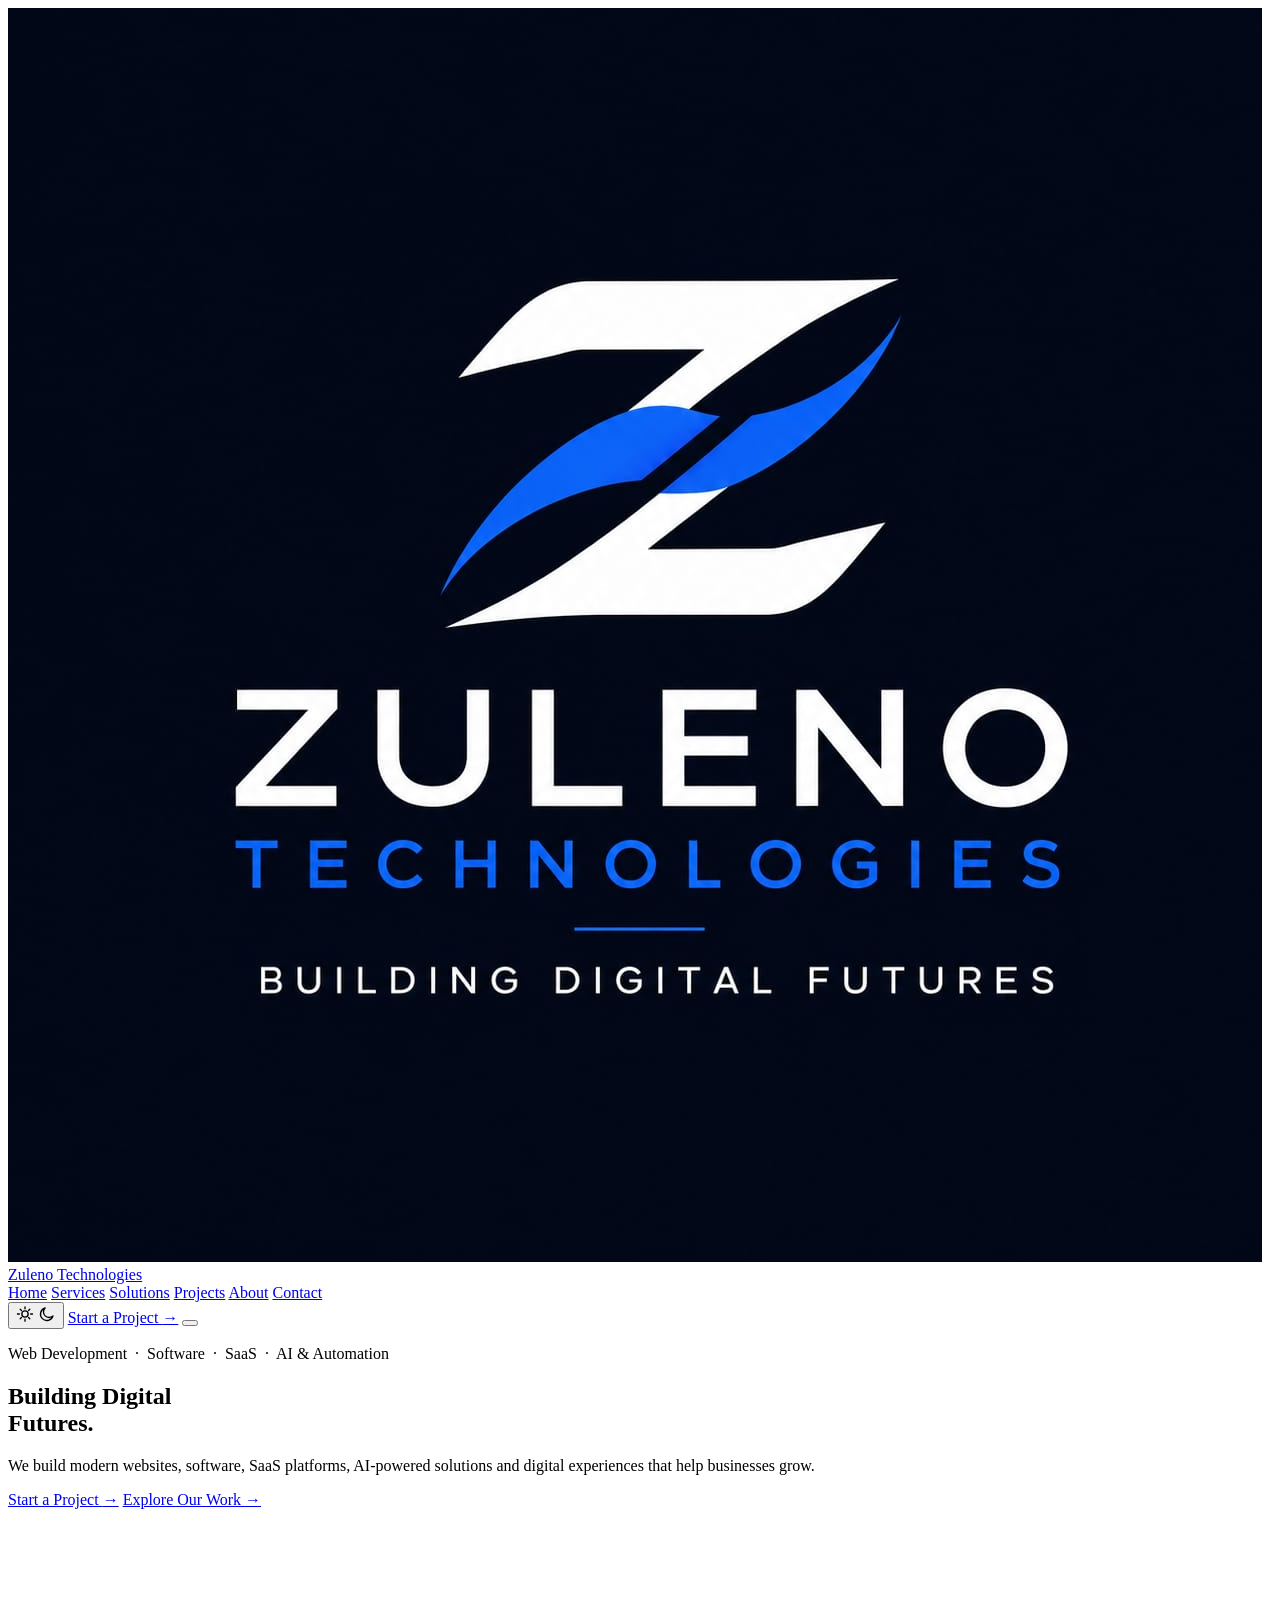
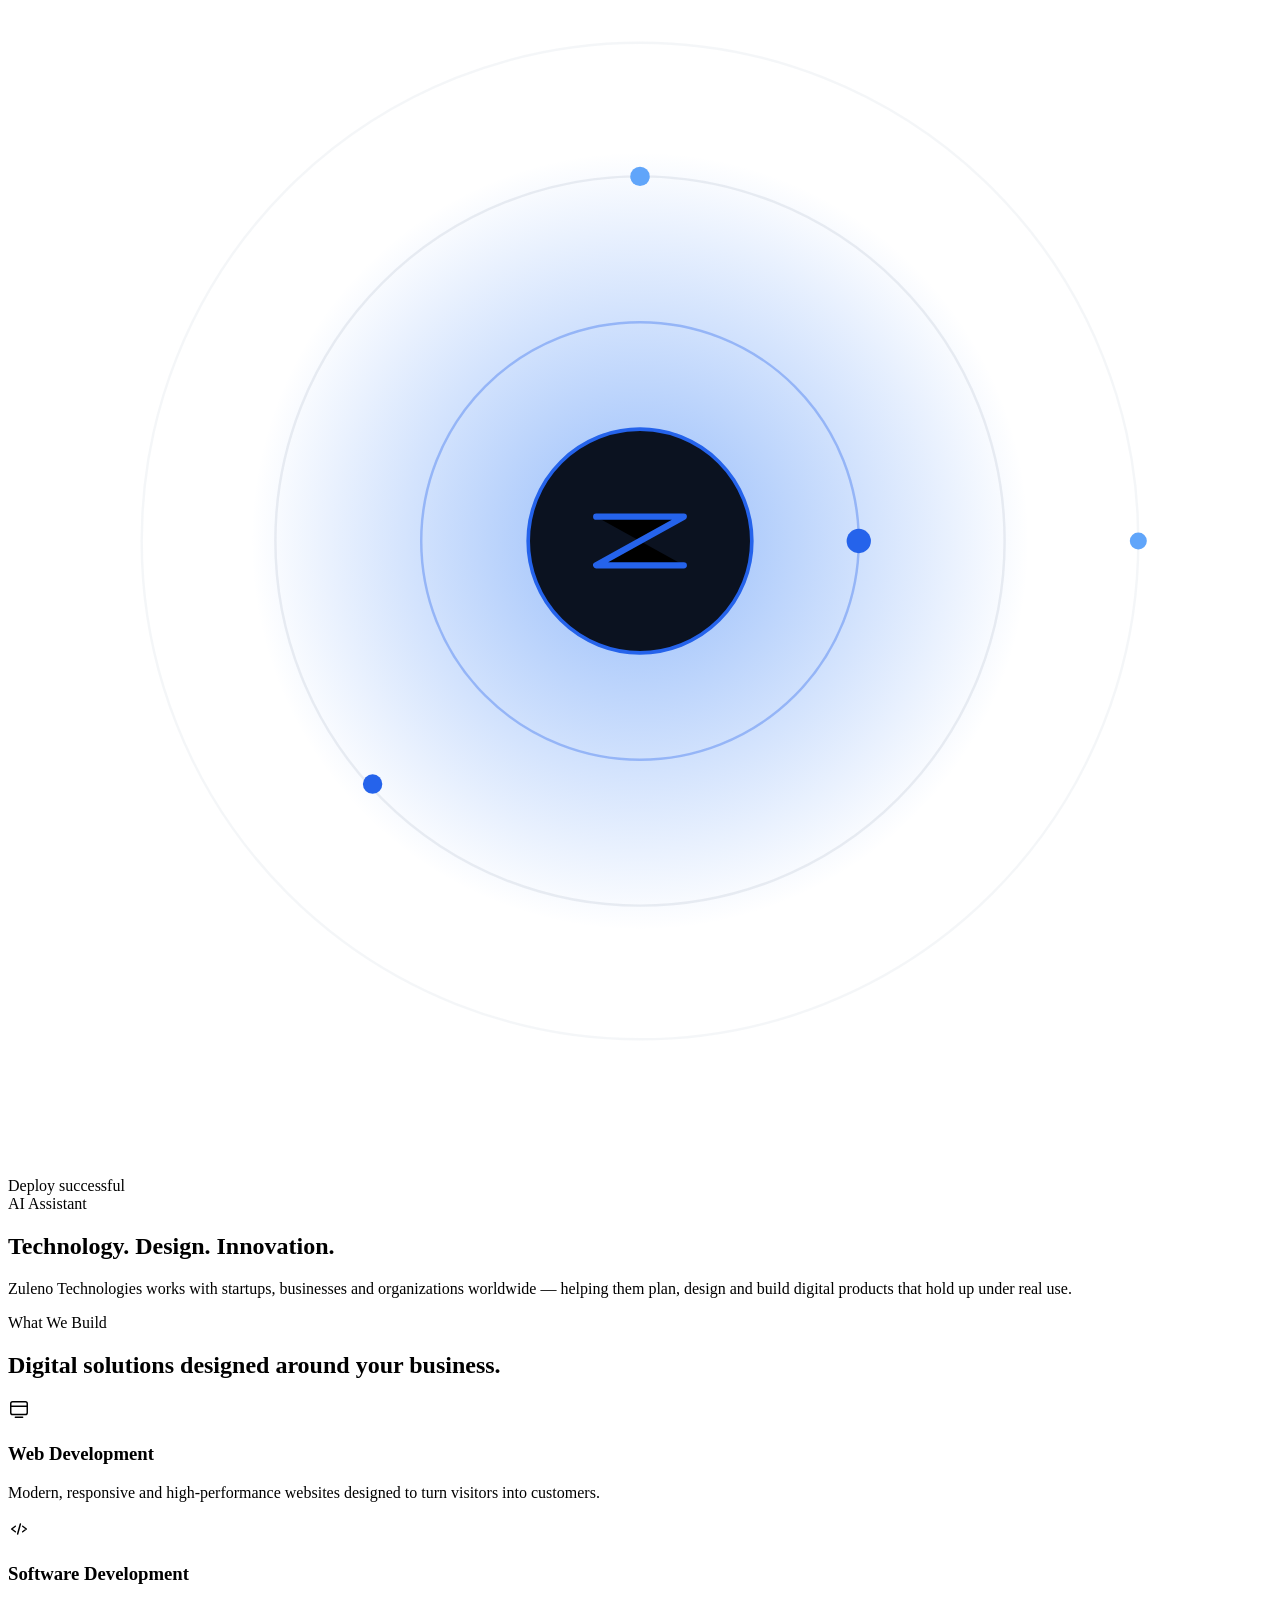
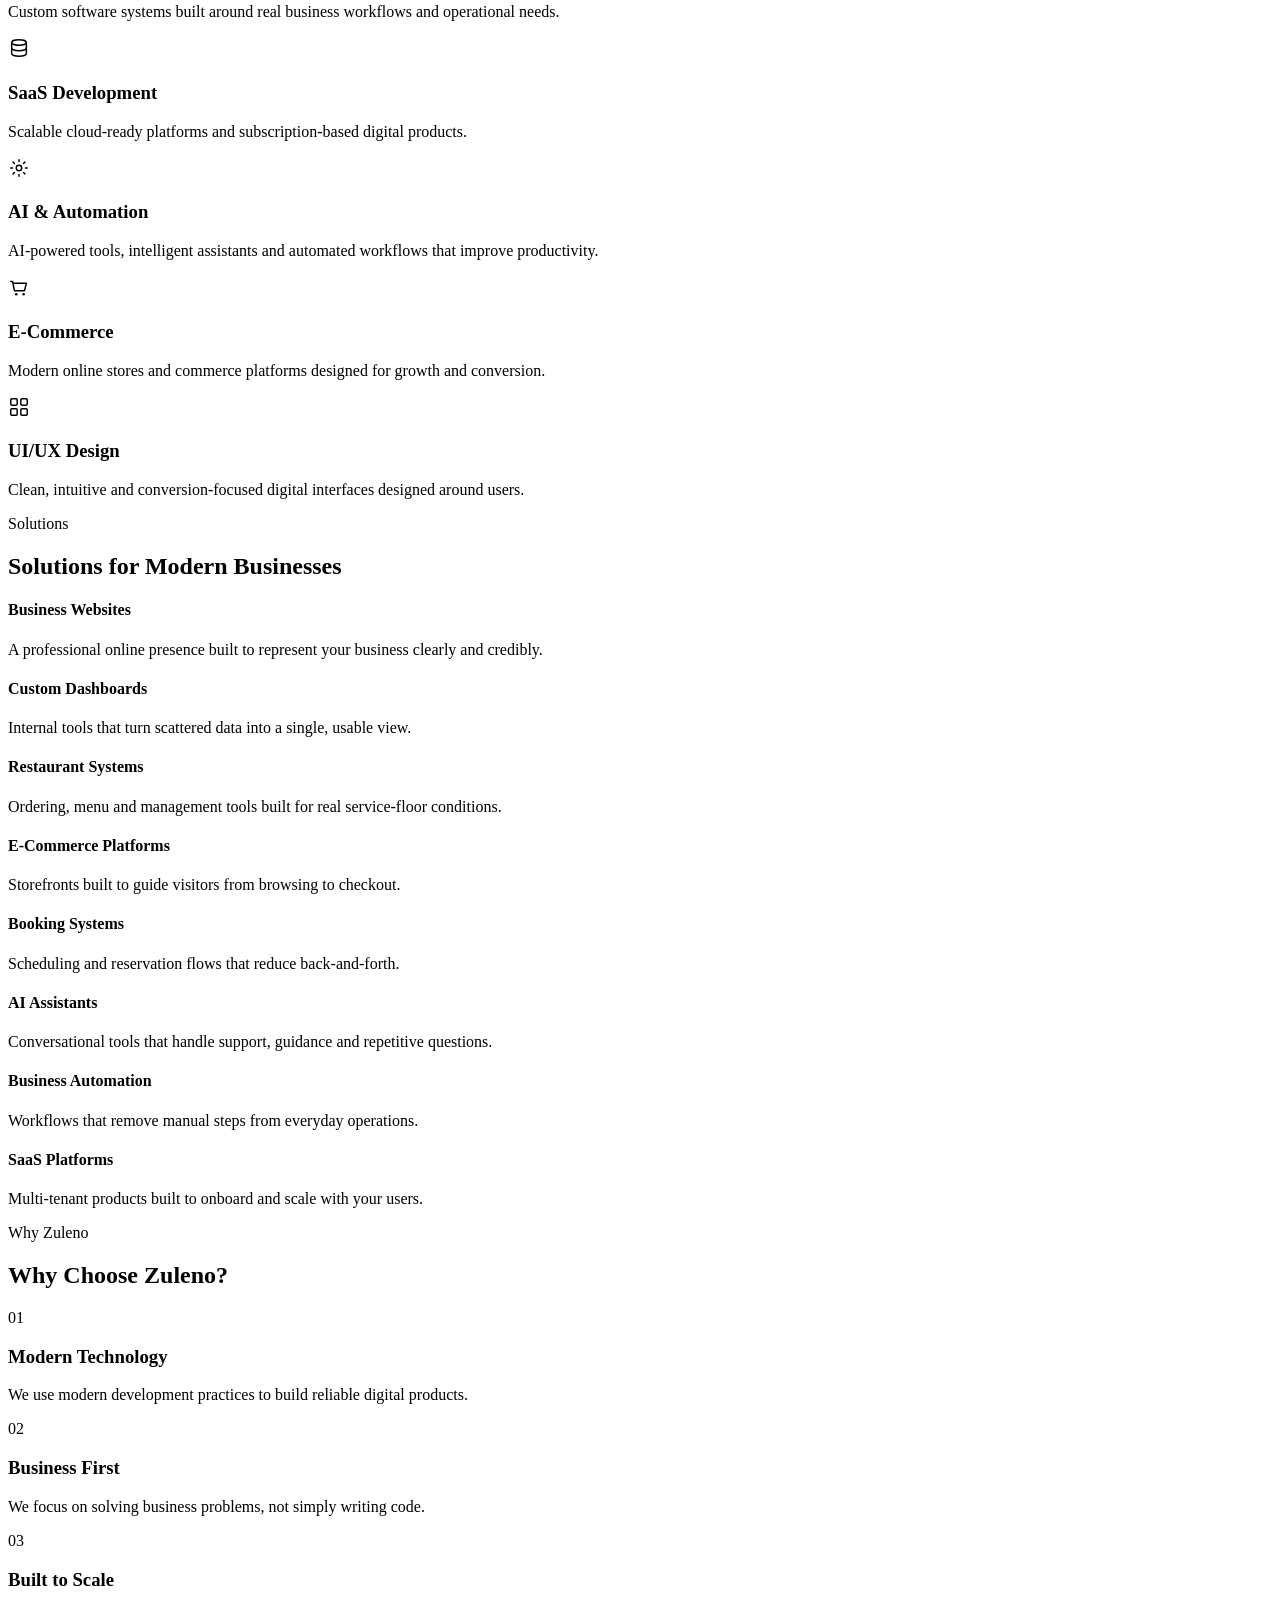
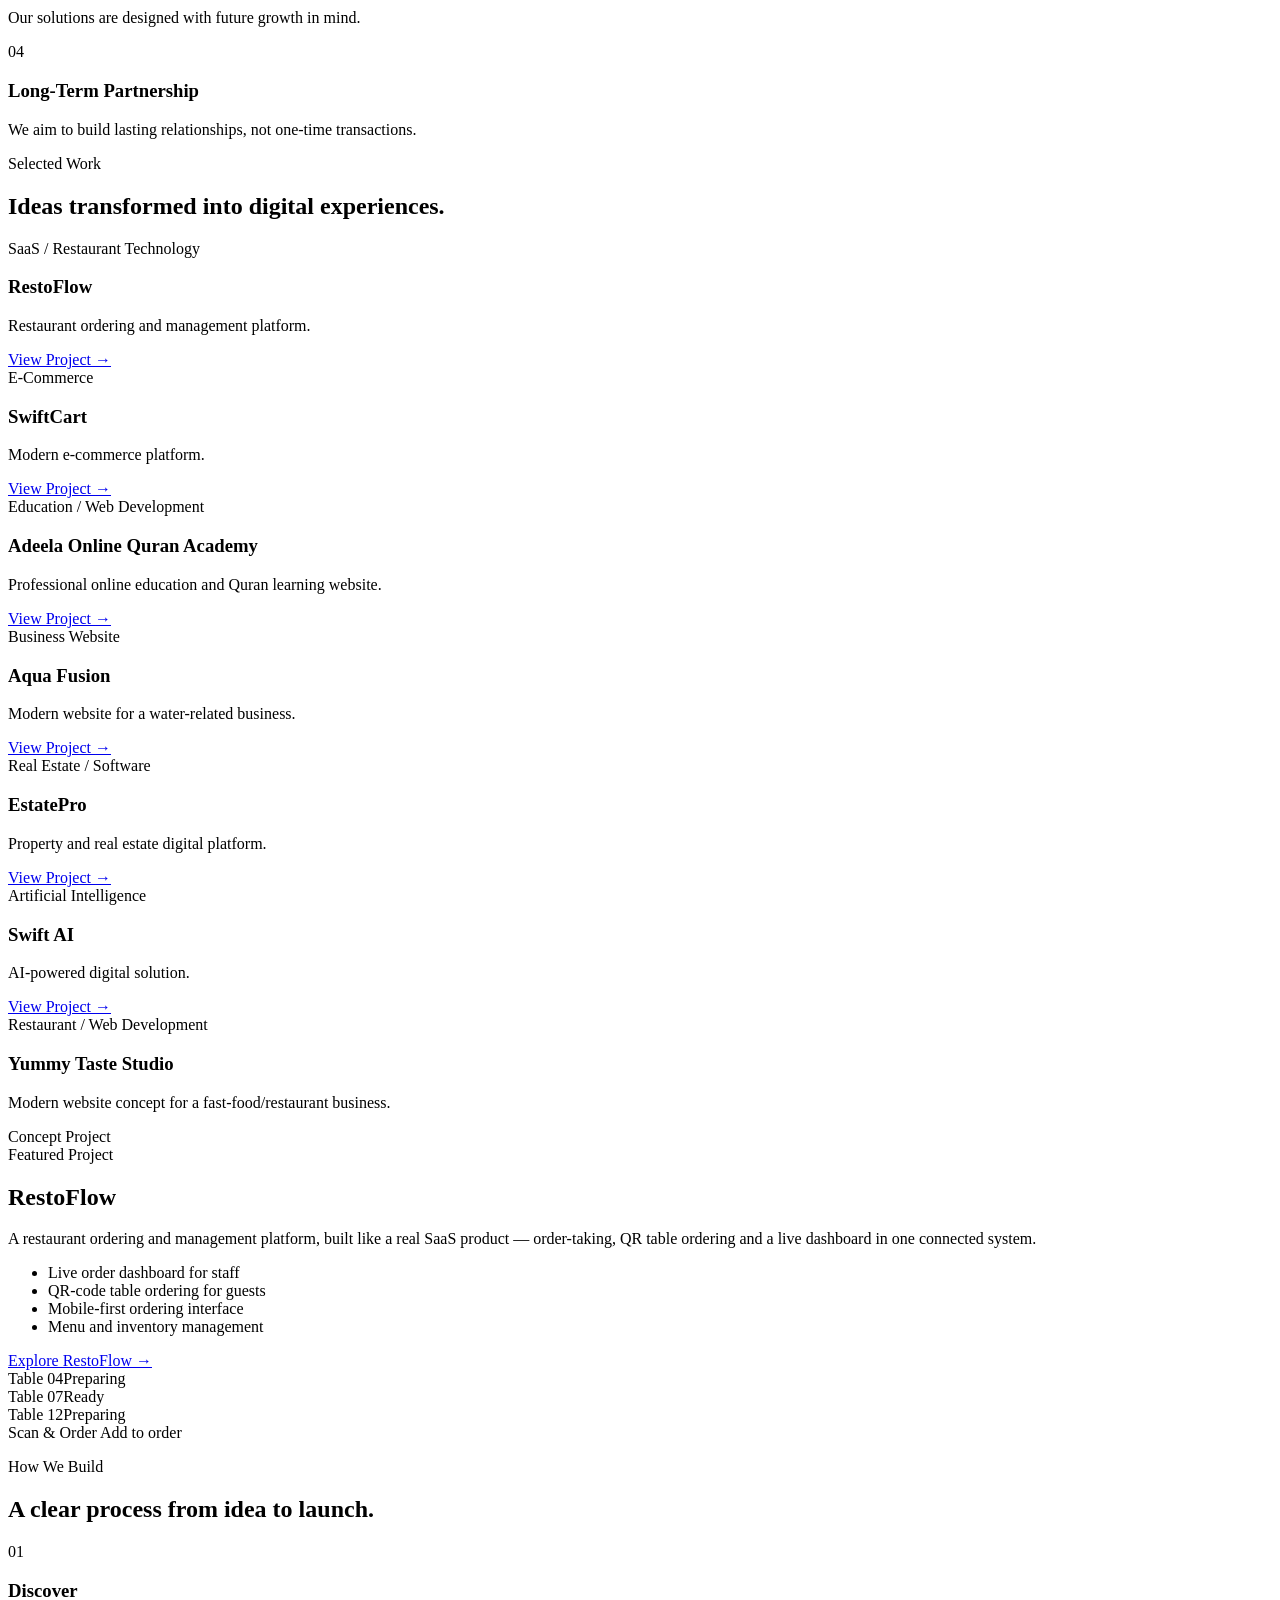
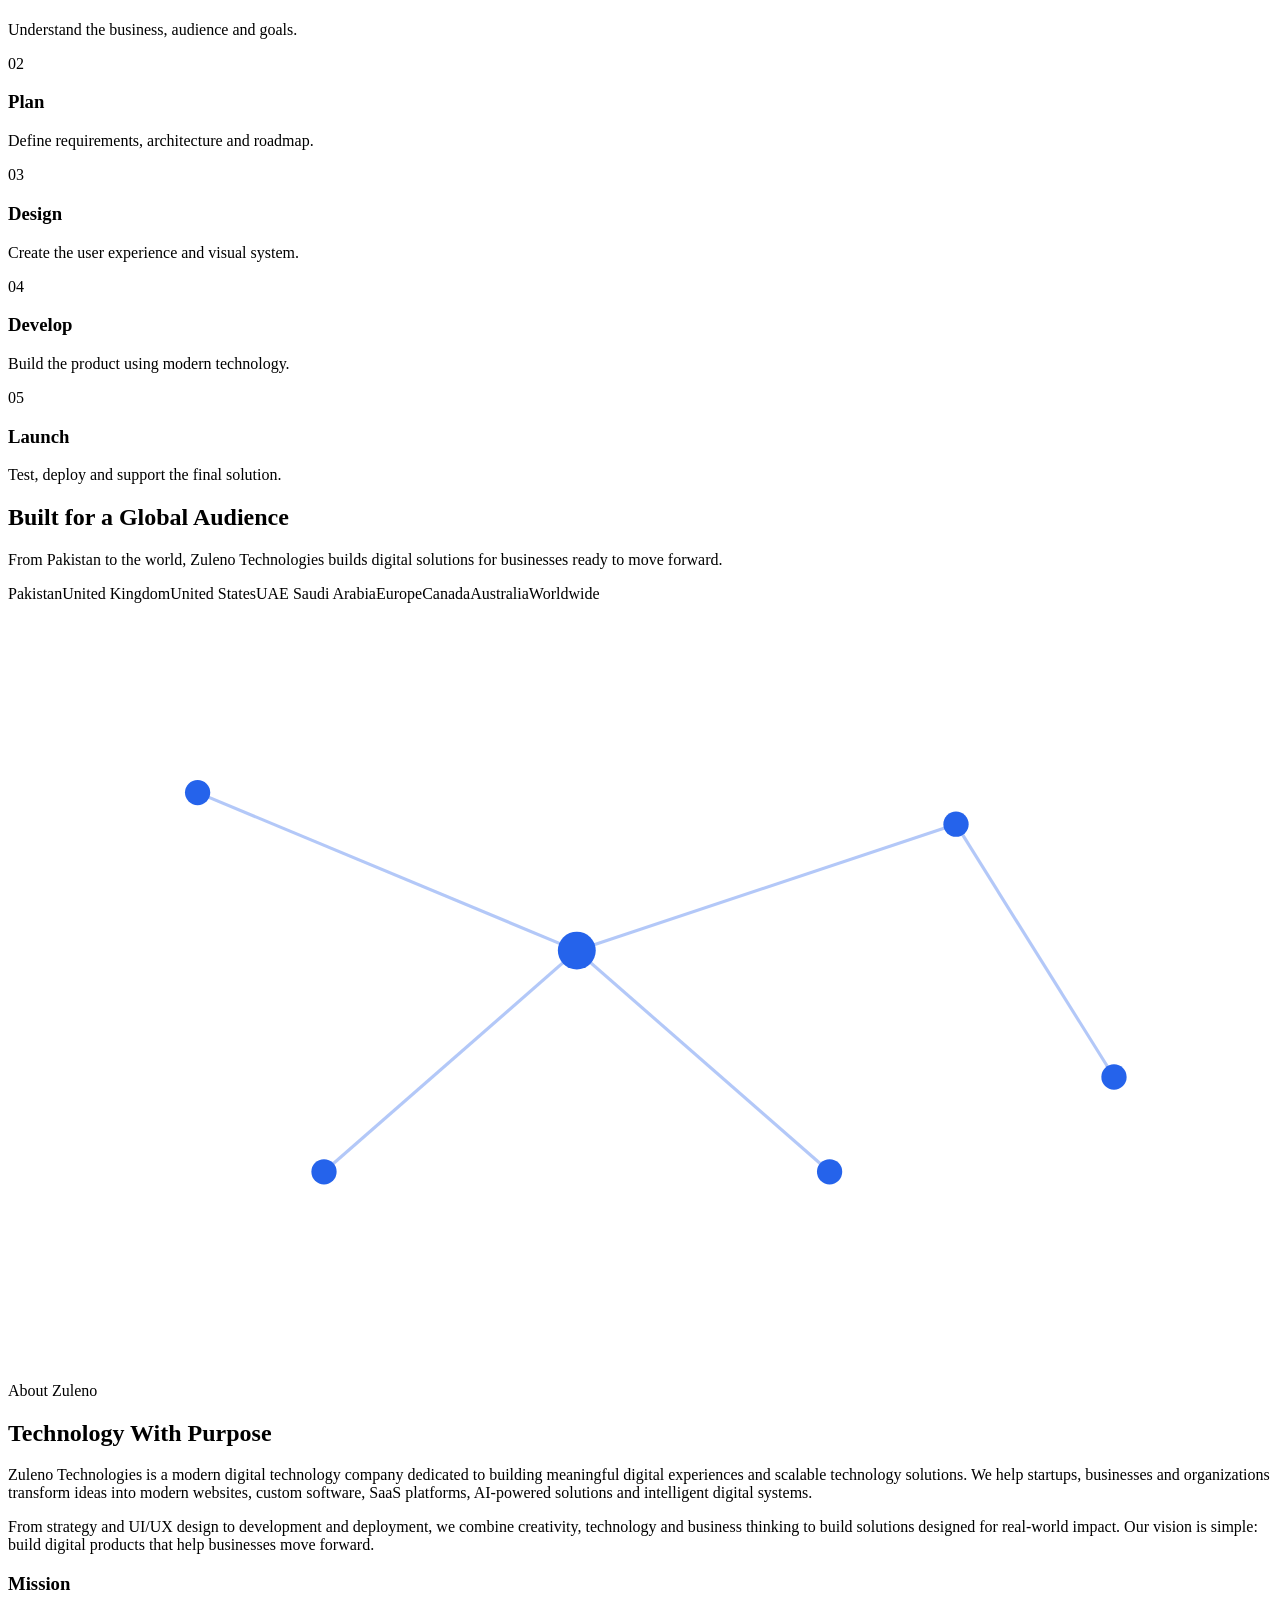
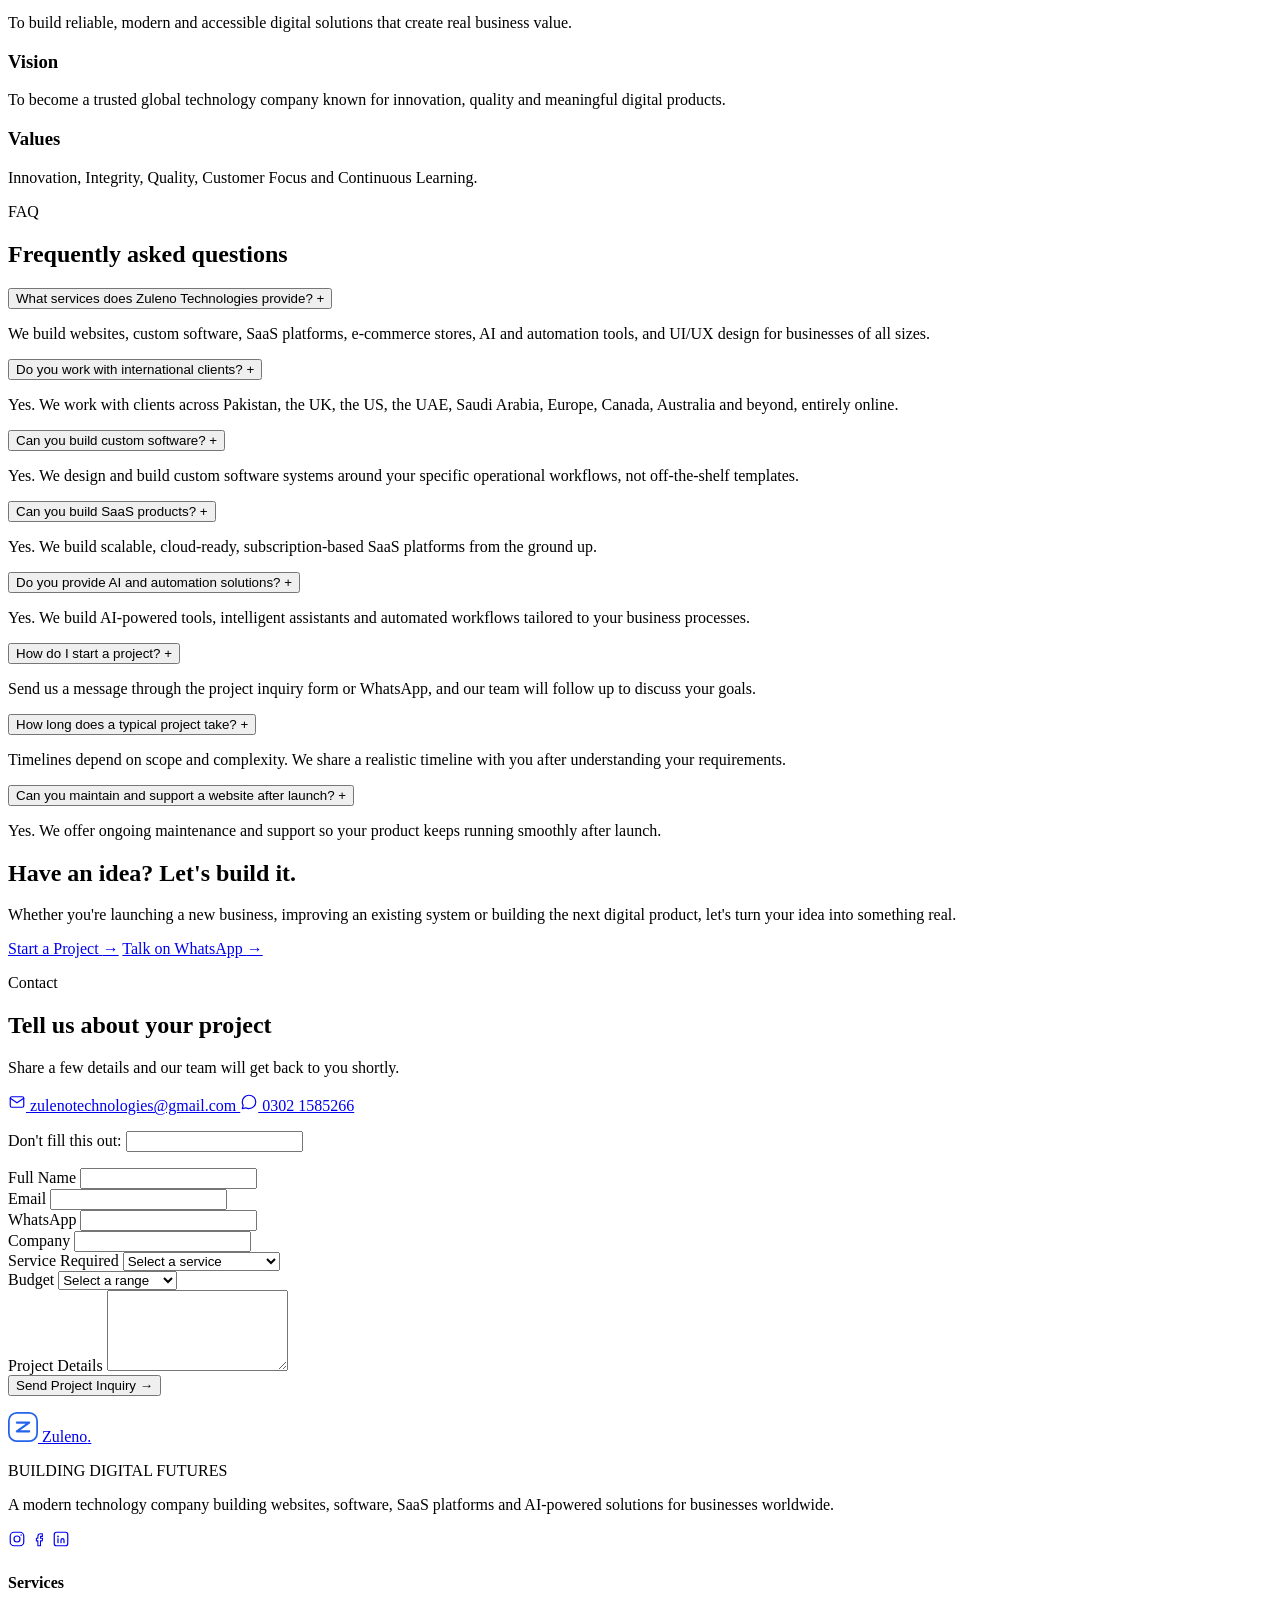
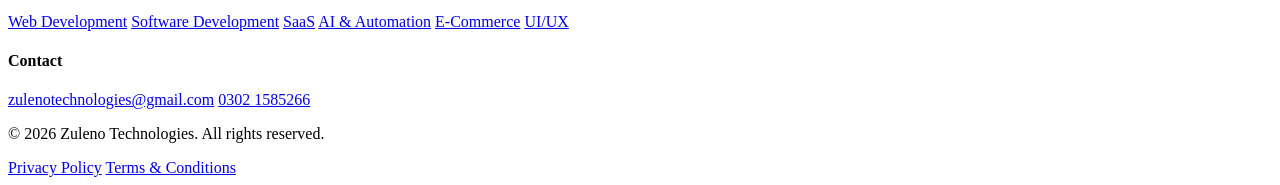
==== index.html @ 513aa305 "Add files via upload new files" ====
<!DOCTYPE html>
<html lang="en">

<head>
  <meta charset="UTF-8">
  <meta name="viewport" content="width=device-width, initial-scale=1.0">
  <title>Zuleno Technologies | Building Digital Futures</title>
  <meta name="description"
    content="Zuleno Technologies builds modern websites, custom software, SaaS platforms, AI-powered solutions and digital experiences for businesses worldwide.">
  <link rel="canonical" href="https://www.zulenotechnologies.com/">
  <meta name="robots" content="index, follow">

  <!-- Open Graph -->
  <meta property="og:type" content="website">
  <meta property="og:title" content="Zuleno Technologies | Building Digital Futures">
  <meta property="og:description"
    content="We build modern websites, software, SaaS platforms, AI-powered solutions and digital experiences that help businesses grow.">
  <meta property="og:image" content="/assets/images/og-cover.jpg">
  <meta property="og:url" content="https://www.zulenotechnologies.com/">

  <!-- Twitter Card -->
  <meta name="twitter:card" content="summary_large_image">
  <meta name="twitter:title" content="Zuleno Technologies | Building Digital Futures">
  <meta name="twitter:description"
    content="We build modern websites, software, SaaS platforms, AI-powered solutions and digital experiences that help businesses grow.">
  <meta name="twitter:image" content="/assets/images/og-cover.jpg">

  <link rel="icon" href="/zuleno-logo-dark.jpeg" type="image/svg+xml">
  <link rel="apple-touch-icon" href="/assets/icons/favicon.svg">

  <link rel="preconnect" href="https://fonts.googleapis.com">
  <link rel="preconnect" href="https://fonts.gstatic.com" crossorigin>
  <link
    href="https://fonts.googleapis.com/css2?family=Inter:wght@400;500;600;700&family=Manrope:wght@600;700;800&display=swap"
    rel="stylesheet">

  <link rel="stylesheet" href="assets/css/style.css">
  <link rel="stylesheet" href="assets/css/responsive.css">
  <link rel="stylesheet" href="assets/css/animations.css">

  <script type="application/ld+json">
{
  "@context": "https://schema.org",
  "@type": "Organization",
  "name": "Zuleno Technologies",
  "url": "https://www.zulenotechnologies.com/",
  "email": "zulenotechnologies@gmail.com",
  "description": "Zuleno Technologies builds modern websites, custom software, SaaS platforms, AI-powered solutions and digital experiences for businesses worldwide.",
  "sameAs": []
}
</script>
</head>

<body>

  <!-- ================= NAVBAR ================= -->
  <header class="navbar" id="navbar">
    <div class="container navbar__inner">
      <a href="#home" class="navbar__logo" aria-label="Zuleno Technologies home">
        <img src="/zuleno-logo-dark.jpeg" alt="Zuleno Technologies Logo" class="logo-img">
        <span class="logo-word">Zuleno Technologies</span>
      </a>

      <nav class="navbar__links" id="navLinks" aria-label="Primary">
        <a href="#home">Home</a>
        <a href="#services">Services</a>
        <a href="#solutions">Solutions</a>
        <a href="#projects">Projects</a>
        <a href="#about">About</a>
        <a href="#contact">Contact</a>
      </nav>

      <div class="navbar__actions">
        <button class="theme-toggle" id="themeToggle" type="button" aria-label="Switch color theme"
          aria-pressed="false">
          <svg class="icon-sun" width="18" height="18" viewBox="0 0 24 24" fill="none" aria-hidden="true">
            <circle cx="12" cy="12" r="4.2" stroke="currentColor" stroke-width="1.8" />
            <path
              d="M12 2.5V5M12 19V21.5M4.5 12H2M22 12H19.5M5.6 5.6L7.3 7.3M18.4 18.4L16.7 16.7M18.4 5.6L16.7 7.3M5.6 18.4L7.3 16.7"
              stroke="currentColor" stroke-width="1.8" stroke-linecap="round" />
          </svg>
          <svg class="icon-moon" width="18" height="18" viewBox="0 0 24 24" fill="none" aria-hidden="true">
            <path d="M20 14.5A8.5 8.5 0 1 1 9.5 4a7 7 0 0 0 10.5 10.5Z" stroke="currentColor" stroke-width="1.8"
              stroke-linejoin="round" />
          </svg>
        </button>
        <a href="#contact" class="btn btn--primary btn--sm">Start a Project <span aria-hidden="true">→</span></a>
        <button class="hamburger" id="hamburger" aria-label="Open menu" aria-expanded="false" aria-controls="navLinks">
          <span></span><span></span><span></span>
        </button>
      </div>
    </div>
  </header>

  <main id="main">

    <!-- ================= HERO ================= -->
    <section class="hero" id="home">
      <div class="hero__grid-bg" aria-hidden="true"></div>
      <div class="container hero__inner">
        <div class="hero__content reveal">
          <p class="eyebrow">Web Development &nbsp;·&nbsp; Software &nbsp;·&nbsp; SaaS &nbsp;·&nbsp; AI &amp; Automation
          </p>
          <h1 class="hero__headline">Building Digital<br>Futures.</h1>
          <p class="hero__sub">We build modern websites, software, SaaS platforms, AI-powered solutions and digital
            experiences that help businesses grow.</p>
          <div class="hero__ctas">
            <a href="#contact" class="btn btn--primary">Start a Project <span aria-hidden="true">→</span></a>
            <a href="#projects" class="btn btn--ghost">Explore Our Work <span aria-hidden="true">→</span></a>
          </div>
        </div>

        <div class="hero__visual reveal" aria-hidden="true">
          <div class="orbit-scene">
            <svg viewBox="0 0 520 520" class="orbit-svg">
              <defs>
                <radialGradient id="coreGlow" cx="50%" cy="50%" r="50%">
                  <stop offset="0%" stop-color="#3B82F6" stop-opacity="0.55" />
                  <stop offset="100%" stop-color="#3B82F6" stop-opacity="0" />
                </radialGradient>
              </defs>
              <circle cx="260" cy="260" r="160" fill="url(#coreGlow)" />
              <circle class="orbit-ring" cx="260" cy="260" r="90" fill="none" stroke="rgba(37,99,235,0.35)"
                stroke-width="1" />
              <circle class="orbit-ring orbit-ring--2" cx="260" cy="260" r="150" fill="none"
                stroke="rgba(148,163,184,0.18)" stroke-width="1" />
              <circle class="orbit-ring orbit-ring--3" cx="260" cy="260" r="205" fill="none"
                stroke="rgba(148,163,184,0.10)" stroke-width="1" />

              <g class="orbit-group orbit-group--1">
                <circle cx="350" cy="260" r="5" fill="#2563EB" />
              </g>
              <g class="orbit-group orbit-group--2">
                <circle cx="260" cy="110" r="4" fill="#60A5FA" />
              </g>
              <g class="orbit-group orbit-group--3">
                <circle cx="465" cy="260" r="3.5" fill="#60A5FA" />
              </g>
              <g class="orbit-group orbit-group--4">
                <circle cx="150" cy="360" r="4" fill="#2563EB" />
              </g>

              <circle cx="260" cy="260" r="46" fill="#0B1220" stroke="#2563EB" stroke-width="1.5" />
              <path d="M242 250H278L242 270H278" stroke="#2563EB" stroke-width="2.6" stroke-linecap="round"
                stroke-linejoin="round" />
            </svg>

            <div class="glass-card glass-card--1 float">
              <span class="glass-card__dot"></span>
              <span>Deploy successful</span>
            </div>
            <div class="glass-card glass-card--2 float-delay">
              <div class="glass-card__bars">
                <span></span><span></span><span></span><span></span>
              </div>
            </div>
            <div class="glass-card glass-card--3 float-delay2">
              <span>AI Assistant</span>
              <span class="glass-card__pulse"></span>
            </div>
          </div>
        </div>
      </div>
    </section>

    <!-- ================= TRUST STRIP ================= -->
    <section class="trust-strip reveal">
      <div class="container trust-strip__inner">
        <h2 class="trust-strip__title">Technology. Design. Innovation.</h2>
        <p class="trust-strip__text">Zuleno Technologies works with startups, businesses and organizations worldwide —
          helping them plan, design and build digital products that hold up under real use.</p>
      </div>
    </section>

    <!-- ================= SERVICES ================= -->
    <section class="section" id="services">
      <div class="container">
        <div class="section__head reveal">
          <p class="eyebrow">What We Build</p>
          <h2 class="section__title">Digital solutions designed around your business.</h2>
        </div>

        <div class="grid grid--3 reveal-stagger">
          <article class="card service-card">
            <div class="service-card__icon">
              <svg width="22" height="22" viewBox="0 0 24 24" fill="none">
                <rect x="3" y="4" width="18" height="14" rx="2" stroke="currentColor" stroke-width="1.6" />
                <path d="M3 9H21" stroke="currentColor" stroke-width="1.6" />
                <path d="M8 21H16" stroke="currentColor" stroke-width="1.6" stroke-linecap="round" />
              </svg>
            </div>
            <h3>Web Development</h3>
            <p>Modern, responsive and high-performance websites designed to turn visitors into customers.</p>
          </article>

          <article class="card service-card">
            <div class="service-card__icon">
              <svg width="22" height="22" viewBox="0 0 24 24" fill="none">
                <path d="M8 9L4 12L8 15" stroke="currentColor" stroke-width="1.6" stroke-linecap="round"
                  stroke-linejoin="round" />
                <path d="M16 9L20 12L16 15" stroke="currentColor" stroke-width="1.6" stroke-linecap="round"
                  stroke-linejoin="round" />
                <path d="M13.5 6.5L10.5 17.5" stroke="currentColor" stroke-width="1.6" stroke-linecap="round" />
              </svg>
            </div>
            <h3>Software Development</h3>
            <p>Custom software systems built around real business workflows and operational needs.</p>
          </article>

          <article class="card service-card">
            <div class="service-card__icon">
              <svg width="22" height="22" viewBox="0 0 24 24" fill="none">
                <ellipse cx="12" cy="6" rx="8" ry="3" stroke="currentColor" stroke-width="1.6" />
                <path d="M4 6V18C4 19.66 7.58 21 12 21C16.42 21 20 19.66 20 18V6" stroke="currentColor"
                  stroke-width="1.6" />
                <path d="M4 12C4 13.66 7.58 15 12 15C16.42 15 20 13.66 20 12" stroke="currentColor"
                  stroke-width="1.6" />
              </svg>
            </div>
            <h3>SaaS Development</h3>
            <p>Scalable cloud-ready platforms and subscription-based digital products.</p>
          </article>

          <article class="card service-card">
            <div class="service-card__icon">
              <svg width="22" height="22" viewBox="0 0 24 24" fill="none">
                <circle cx="12" cy="12" r="3" stroke="currentColor" stroke-width="1.6" />
                <path d="M12 3V5M12 19V21M21 12H19M5 12H3M18.4 5.6L17 7M7 17L5.6 18.4M18.4 18.4L17 17M7 7L5.6 5.6"
                  stroke="currentColor" stroke-width="1.6" stroke-linecap="round" />
              </svg>
            </div>
            <h3>AI &amp; Automation</h3>
            <p>AI-powered tools, intelligent assistants and automated workflows that improve productivity.</p>
          </article>

          <article class="card service-card">
            <div class="service-card__icon">
              <svg width="22" height="22" viewBox="0 0 24 24" fill="none">
                <path d="M3 6H5L7 16H18L20 8H6.5" stroke="currentColor" stroke-width="1.6" stroke-linecap="round"
                  stroke-linejoin="round" />
                <circle cx="9" cy="20" r="1.4" fill="currentColor" />
                <circle cx="17" cy="20" r="1.4" fill="currentColor" />
              </svg>
            </div>
            <h3>E-Commerce</h3>
            <p>Modern online stores and commerce platforms designed for growth and conversion.</p>
          </article>

          <article class="card service-card">
            <div class="service-card__icon">
              <svg width="22" height="22" viewBox="0 0 24 24" fill="none">
                <rect x="3" y="3" width="7" height="7" rx="1.2" stroke="currentColor" stroke-width="1.6" />
                <rect x="14" y="3" width="7" height="7" rx="1.2" stroke="currentColor" stroke-width="1.6" />
                <rect x="3" y="14" width="7" height="7" rx="1.2" stroke="currentColor" stroke-width="1.6" />
                <rect x="14" y="14" width="7" height="7" rx="1.2" stroke="currentColor" stroke-width="1.6" />
              </svg>
            </div>
            <h3>UI/UX Design</h3>
            <p>Clean, intuitive and conversion-focused digital interfaces designed around users.</p>
          </article>
        </div>
      </div>
    </section>

    <!-- ================= SOLUTIONS ================= -->
    <section class="section section--alt" id="solutions">
      <div class="container">
        <div class="section__head reveal">
          <p class="eyebrow">Solutions</p>
          <h2 class="section__title">Solutions for Modern Businesses</h2>
        </div>

        <div class="grid grid--4 reveal-stagger">
          <div class="pill-card">
            <h4>Business Websites</h4>
            <p>A professional online presence built to represent your business clearly and credibly.</p>
          </div>
          <div class="pill-card">
            <h4>Custom Dashboards</h4>
            <p>Internal tools that turn scattered data into a single, usable view.</p>
          </div>
          <div class="pill-card">
            <h4>Restaurant Systems</h4>
            <p>Ordering, menu and management tools built for real service-floor conditions.</p>
          </div>
          <div class="pill-card">
            <h4>E-Commerce Platforms</h4>
            <p>Storefronts built to guide visitors from browsing to checkout.</p>
          </div>
          <div class="pill-card">
            <h4>Booking Systems</h4>
            <p>Scheduling and reservation flows that reduce back-and-forth.</p>
          </div>
          <div class="pill-card">
            <h4>AI Assistants</h4>
            <p>Conversational tools that handle support, guidance and repetitive questions.</p>
          </div>
          <div class="pill-card">
            <h4>Business Automation</h4>
            <p>Workflows that remove manual steps from everyday operations.</p>
          </div>
          <div class="pill-card">
            <h4>SaaS Platforms</h4>
            <p>Multi-tenant products built to onboard and scale with your users.</p>
          </div>
        </div>
      </div>
    </section>

    <!-- ================= WHY ZULENO ================= -->
    <section class="section" id="why">
      <div class="container">
        <div class="section__head reveal">
          <p class="eyebrow">Why Zuleno</p>
          <h2 class="section__title">Why Choose Zuleno?</h2>
        </div>

        <div class="grid grid--4 reveal-stagger">
          <div class="feature-block">
            <span class="feature-block__num">01</span>
            <h3>Modern Technology</h3>
            <p>We use modern development practices to build reliable digital products.</p>
          </div>
          <div class="feature-block">
            <span class="feature-block__num">02</span>
            <h3>Business First</h3>
            <p>We focus on solving business problems, not simply writing code.</p>
          </div>
          <div class="feature-block">
            <span class="feature-block__num">03</span>
            <h3>Built to Scale</h3>
            <p>Our solutions are designed with future growth in mind.</p>
          </div>
          <div class="feature-block">
            <span class="feature-block__num">04</span>
            <h3>Long-Term Partnership</h3>
            <p>We aim to build lasting relationships, not one-time transactions.</p>
          </div>
        </div>
      </div>
    </section>

    <!-- ================= PROJECTS ================= -->
    <section class="section section--alt" id="projects">
      <div class="container">
        <div class="section__head reveal">
          <p class="eyebrow">Selected Work</p>
          <h2 class="section__title">Ideas transformed into digital experiences.</h2>
        </div>

        <div class="grid grid--3 reveal-stagger project-grid">
          <article class="project-card">
            <div class="project-card__thumb project-card__thumb--restoflow" aria-hidden="true"></div>
            <div class="project-card__body">
              <span class="project-card__tag">SaaS / Restaurant Technology</span>
              <h3>RestoFlow</h3>
              <p>Restaurant ordering and management platform.</p>
              <a href="#restoflow" class="text-link">View Project <span aria-hidden="true">→</span></a>
            </div>
          </article>

          <article class="project-card">
            <div class="project-card__thumb project-card__thumb--swiftcart" aria-hidden="true"></div>
            <div class="project-card__body">
              <span class="project-card__tag">E-Commerce</span>
              <h3>SwiftCart</h3>
              <p>Modern e-commerce platform.</p>
              <a href="#" class="text-link">View Project <span aria-hidden="true">→</span></a>
            </div>
          </article>

          <article class="project-card">
            <div class="project-card__thumb project-card__thumb--adeela" aria-hidden="true"></div>
            <div class="project-card__body">
              <span class="project-card__tag">Education / Web Development</span>
              <h3>Adeela Online Quran Academy</h3>
              <p>Professional online education and Quran learning website.</p>
              <a href="#" class="text-link">View Project <span aria-hidden="true">→</span></a>
            </div>
          </article>

          <article class="project-card">
            <div class="project-card__thumb project-card__thumb--aqua" aria-hidden="true"></div>
            <div class="project-card__body">
              <span class="project-card__tag">Business Website</span>
              <h3>Aqua Fusion</h3>
              <p>Modern website for a water-related business.</p>
              <a href="#" class="text-link">View Project <span aria-hidden="true">→</span></a>
            </div>
          </article>

          <article class="project-card">
            <div class="project-card__thumb project-card__thumb--estatepro" aria-hidden="true"></div>
            <div class="project-card__body">
              <span class="project-card__tag">Real Estate / Software</span>
              <h3>EstatePro</h3>
              <p>Property and real estate digital platform.</p>
              <a href="#" class="text-link">View Project <span aria-hidden="true">→</span></a>
            </div>
          </article>

          <article class="project-card">
            <div class="project-card__thumb project-card__thumb--swiftai" aria-hidden="true"></div>
            <div class="project-card__body">
              <span class="project-card__tag">Artificial Intelligence</span>
              <h3>Swift AI</h3>
              <p>AI-powered digital solution.</p>
              <a href="#" class="text-link">View Project <span aria-hidden="true">→</span></a>
            </div>
          </article>

          <article class="project-card">
            <div class="project-card__thumb project-card__thumb--yummy" aria-hidden="true"></div>
            <div class="project-card__body">
              <span class="project-card__tag">Restaurant / Web Development</span>
              <h3>Yummy Taste Studio</h3>
              <p>Modern website concept for a fast-food/restaurant business.</p>
              <span class="project-card__badge">Concept Project</span>
            </div>
          </article>
        </div>
      </div>
    </section>

    <!-- ================= FEATURED PROJECT: RESTOFLOW ================= -->
    <section class="section featured" id="restoflow">
      <div class="container featured__inner reveal">
        <div class="featured__text">
          <span class="project-card__tag">Featured Project</span>
          <h2 class="section__title">RestoFlow</h2>
          <p class="hero__sub">A restaurant ordering and management platform, built like a real SaaS product —
            order-taking, QR table ordering and a live dashboard in one connected system.</p>
          <ul class="feature-list">
            <li>Live order dashboard for staff</li>
            <li>QR-code table ordering for guests</li>
            <li>Mobile-first ordering interface</li>
            <li>Menu and inventory management</li>
          </ul>
          <a href="#contact" class="btn btn--primary">Explore RestoFlow <span aria-hidden="true">→</span></a>
        </div>
        <div class="featured__visual" aria-hidden="true">
          <div class="mock-window">
            <div class="mock-window__bar"><span></span><span></span><span></span></div>
            <div class="mock-window__body">
              <div class="mock-row"><span class="mock-chip">Table 04</span><span
                  class="mock-chip mock-chip--blue">Preparing</span></div>
              <div class="mock-row"><span class="mock-chip">Table 07</span><span
                  class="mock-chip mock-chip--ok">Ready</span></div>
              <div class="mock-row"><span class="mock-chip">Table 12</span><span
                  class="mock-chip mock-chip--blue">Preparing</span></div>
              <div class="mock-bars">
                <span style="height:40%"></span><span style="height:70%"></span><span style="height:55%"></span><span
                  style="height:90%"></span><span style="height:65%"></span>
              </div>
            </div>
          </div>
          <div class="mock-phone">
            <div class="mock-phone__notch"></div>
            <div class="mock-phone__screen">
              <span class="mock-phone__title">Scan &amp; Order</span>
              <span class="mock-phone__line"></span>
              <span class="mock-phone__line short"></span>
              <span class="mock-phone__btn">Add to order</span>
            </div>
          </div>
        </div>
      </div>
    </section>

    <!-- ================= PROCESS ================= -->
    <section class="section section--alt" id="process">
      <div class="container">
        <div class="section__head reveal">
          <p class="eyebrow">How We Build</p>
          <h2 class="section__title">A clear process from idea to launch.</h2>
        </div>

        <div class="process reveal-stagger">
          <div class="process__step">
            <span class="process__num">01</span>
            <h3>Discover</h3>
            <p>Understand the business, audience and goals.</p>
          </div>
          <div class="process__step">
            <span class="process__num">02</span>
            <h3>Plan</h3>
            <p>Define requirements, architecture and roadmap.</p>
          </div>
          <div class="process__step">
            <span class="process__num">03</span>
            <h3>Design</h3>
            <p>Create the user experience and visual system.</p>
          </div>
          <div class="process__step">
            <span class="process__num">04</span>
            <h3>Develop</h3>
            <p>Build the product using modern technology.</p>
          </div>
          <div class="process__step">
            <span class="process__num">05</span>
            <h3>Launch</h3>
            <p>Test, deploy and support the final solution.</p>
          </div>
        </div>
      </div>
    </section>

    <!-- ================= GLOBAL REACH ================= -->
    <section class="section global-reach">
      <div class="container global-reach__inner reveal">
        <div class="global-reach__text">
          <h2 class="section__title">Built for a Global Audience</h2>
          <p class="hero__sub">From Pakistan to the world, Zuleno Technologies builds digital solutions for businesses
            ready to move forward.</p>
          <div class="market-tags">
            <span>Pakistan</span><span>United Kingdom</span><span>United States</span><span>UAE</span>
            <span>Saudi Arabia</span><span>Europe</span><span>Canada</span><span>Australia</span><span>Worldwide</span>
          </div>
        </div>
        <div class="global-reach__visual" aria-hidden="true">
          <svg viewBox="0 0 400 240" class="world-net">
            <g stroke="rgba(37,99,235,0.35)" stroke-width="1">
              <line x1="60" y1="60" x2="180" y2="110" />
              <line x1="180" y1="110" x2="300" y2="70" />
              <line x1="180" y1="110" x2="260" y2="180" />
              <line x1="180" y1="110" x2="100" y2="180" />
              <line x1="300" y1="70" x2="350" y2="150" />
            </g>
            <g fill="#2563EB">
              <circle cx="60" cy="60" r="4" />
              <circle cx="180" cy="110" r="6" />
              <circle cx="300" cy="70" r="4" />
              <circle cx="260" cy="180" r="4" />
              <circle cx="100" cy="180" r="4" />
              <circle cx="350" cy="150" r="4" />
            </g>
          </svg>
        </div>
      </div>
    </section>

    <!-- ================= ABOUT ================= -->
    <section class="section" id="about">
      <div class="container about__inner reveal">
        <div class="section__head">
          <p class="eyebrow">About Zuleno</p>
          <h2 class="section__title">Technology With Purpose</h2>
        </div>
        <p class="about__lead">Zuleno Technologies is a modern digital technology company dedicated to building
          meaningful digital experiences and scalable technology solutions. We help startups, businesses and
          organizations transform ideas into modern websites, custom software, SaaS platforms, AI-powered solutions and
          intelligent digital systems.</p>
        <p class="about__lead">From strategy and UI/UX design to development and deployment, we combine creativity,
          technology and business thinking to build solutions designed for real-world impact. Our vision is simple:
          build digital products that help businesses move forward.</p>

        <div class="grid grid--3 about__mvv">
          <div class="mvv-card">
            <h3>Mission</h3>
            <p>To build reliable, modern and accessible digital solutions that create real business value.</p>
          </div>
          <div class="mvv-card">
            <h3>Vision</h3>
            <p>To become a trusted global technology company known for innovation, quality and meaningful digital
              products.</p>
          </div>
          <div class="mvv-card">
            <h3>Values</h3>
            <p>Innovation, Integrity, Quality, Customer Focus and Continuous Learning.</p>
          </div>
        </div>
      </div>
    </section>

    <!-- ================= FAQ ================= -->
    <section class="section section--alt" id="faq">
      <div class="container">
        <div class="section__head reveal">
          <p class="eyebrow">FAQ</p>
          <h2 class="section__title">Frequently asked questions</h2>
        </div>

        <div class="accordion reveal" id="accordion">
          <div class="accordion__item">
            <button class="accordion__trigger" aria-expanded="false">
              <span>What services does Zuleno Technologies provide?</span>
              <span class="accordion__icon" aria-hidden="true">+</span>
            </button>
            <div class="accordion__panel">
              <p>We build websites, custom software, SaaS platforms, e-commerce stores, AI and automation tools, and
                UI/UX design for businesses of all sizes.</p>
            </div>
          </div>
          <div class="accordion__item">
            <button class="accordion__trigger" aria-expanded="false">
              <span>Do you work with international clients?</span>
              <span class="accordion__icon" aria-hidden="true">+</span>
            </button>
            <div class="accordion__panel">
              <p>Yes. We work with clients across Pakistan, the UK, the US, the UAE, Saudi Arabia, Europe, Canada,
                Australia and beyond, entirely online.</p>
            </div>
          </div>
          <div class="accordion__item">
            <button class="accordion__trigger" aria-expanded="false">
              <span>Can you build custom software?</span>
              <span class="accordion__icon" aria-hidden="true">+</span>
            </button>
            <div class="accordion__panel">
              <p>Yes. We design and build custom software systems around your specific operational workflows, not
                off-the-shelf templates.</p>
            </div>
          </div>
          <div class="accordion__item">
            <button class="accordion__trigger" aria-expanded="false">
              <span>Can you build SaaS products?</span>
              <span class="accordion__icon" aria-hidden="true">+</span>
            </button>
            <div class="accordion__panel">
              <p>Yes. We build scalable, cloud-ready, subscription-based SaaS platforms from the ground up.</p>
            </div>
          </div>
          <div class="accordion__item">
            <button class="accordion__trigger" aria-expanded="false">
              <span>Do you provide AI and automation solutions?</span>
              <span class="accordion__icon" aria-hidden="true">+</span>
            </button>
            <div class="accordion__panel">
              <p>Yes. We build AI-powered tools, intelligent assistants and automated workflows tailored to your
                business processes.</p>
            </div>
          </div>
          <div class="accordion__item">
            <button class="accordion__trigger" aria-expanded="false">
              <span>How do I start a project?</span>
              <span class="accordion__icon" aria-hidden="true">+</span>
            </button>
            <div class="accordion__panel">
              <p>Send us a message through the project inquiry form or WhatsApp, and our team will follow up to discuss
                your goals.</p>
            </div>
          </div>
          <div class="accordion__item">
            <button class="accordion__trigger" aria-expanded="false">
              <span>How long does a typical project take?</span>
              <span class="accordion__icon" aria-hidden="true">+</span>
            </button>
            <div class="accordion__panel">
              <p>Timelines depend on scope and complexity. We share a realistic timeline with you after understanding
                your requirements.</p>
            </div>
          </div>
          <div class="accordion__item">
            <button class="accordion__trigger" aria-expanded="false">
              <span>Can you maintain and support a website after launch?</span>
              <span class="accordion__icon" aria-hidden="true">+</span>
            </button>
            <div class="accordion__panel">
              <p>Yes. We offer ongoing maintenance and support so your product keeps running smoothly after launch.</p>
            </div>
          </div>
        </div>
      </div>
    </section>

    <!-- ================= CTA ================= -->
    <section class="cta reveal">
      <div class="container cta__inner">
        <h2 class="cta__title">Have an idea? Let's build it.</h2>
        <p class="cta__text">Whether you're launching a new business, improving an existing system or building the next
          digital product, let's turn your idea into something real.</p>
        <div class="cta__actions">
          <a href="#contact" class="btn btn--primary">Start a Project <span aria-hidden="true">→</span></a>
          <a href="#" id="ctaWhatsapp" class="btn btn--ghost">Talk on WhatsApp <span aria-hidden="true">→</span></a>
        </div>
      </div>
    </section>

    <!-- ================= CONTACT ================= -->
    <section class="section" id="contact">
      <div class="container contact__inner">
        <div class="section__head reveal">
          <p class="eyebrow">Contact</p>
          <h2 class="section__title">Tell us about your project</h2>
          <p class="hero__sub">Share a few details and our team will get back to you shortly.</p>

          <div class="contact__direct">
            <a href="mailto:zulenotechnologies@gmail.com" class="contact__direct-item">
              <svg width="18" height="18" viewBox="0 0 24 24" fill="none">
                <rect x="3" y="5" width="18" height="14" rx="2" stroke="currentColor" stroke-width="1.6" />
                <path d="M3 7L12 13L21 7" stroke="currentColor" stroke-width="1.6" stroke-linecap="round" />
              </svg>
              zulenotechnologies@gmail.com
            </a>
            <a href="#" id="directWhatsapp" class="contact__direct-item">
              <svg width="18" height="18" viewBox="0 0 24 24" fill="none">
                <path
                  d="M12 3C7.03 3 3 7.03 3 12C3 13.66 3.45 15.22 4.24 16.56L3 21L7.58 19.79C8.87 20.5 10.38 20.9 12 20.9C16.97 20.9 21 16.87 21 11.9C21 6.93 16.97 3 12 3Z"
                  stroke="currentColor" stroke-width="1.6" stroke-linejoin="round" />
              </svg>
              0302 1585266
            </a>
          </div>
        </div>

        <form class="inquiry-form reveal" id="inquiryForm" name="project-inquiry" data-netlify="true"
          netlify-honeypot="bot-field">
          <input type="hidden" name="form-name" value="project-inquiry">
          <p class="hidden-field"><label>Don't fill this out: <input name="bot-field"></label></p>

          <div class="form-grid">
            <div class="form-field">
              <label for="fullName">Full Name</label>
              <input type="text" id="fullName" name="fullName" required>
            </div>
            <div class="form-field">
              <label for="email">Email</label>
              <input type="email" id="email" name="email" required>
            </div>
            <div class="form-field">
              <label for="whatsapp">WhatsApp</label>
              <input type="tel" id="whatsapp" name="whatsapp">
            </div>
            <div class="form-field">
              <label for="company">Company</label>
              <input type="text" id="company" name="company">
            </div>
            <div class="form-field">
              <label for="service">Service Required</label>
              <select id="service" name="service" required>
                <option value="" disabled selected>Select a service</option>
                <option>Web Development</option>
                <option>Software Development</option>
                <option>SaaS Development</option>
                <option>AI &amp; Automation</option>
                <option>E-Commerce</option>
                <option>UI/UX Design</option>
                <option>Other</option>
              </select>
            </div>
            <div class="form-field">
              <label for="budget">Budget</label>
              <select id="budget" name="budget" required>
                <option value="" disabled selected>Select a range</option>
                <option>Under $250</option>
                <option>$250 – $500</option>
                <option>$500 – $1,000</option>
                <option>$1,000 – $2,500</option>
                <option>$2,500+</option>
                <option>Not Sure Yet</option>
              </select>
            </div>
            <div class="form-field form-field--full">
              <label for="details">Project Details</label>
              <textarea id="details" name="details" rows="5" required></textarea>
            </div>
          </div>

          <button type="submit" class="btn btn--primary btn--wide">Send Project Inquiry <span
              aria-hidden="true">→</span></button>
          <p class="form-note" id="formNote"></p>
        </form>
      </div>
    </section>

  </main>

  <!-- ================= FOOTER ================= -->
  <footer class="footer">
    <div class="container footer__inner">
      <div class="footer__brand">
        <a href="#home" class="navbar__logo">
          <svg class="logo-mark" width="30" height="30" viewBox="0 0 34 34" fill="none" aria-hidden="true">
            <rect x="1" y="1" width="32" height="32" rx="9" stroke="#2563EB" stroke-width="2" />
            <path d="M10 12H24L10 22H24" stroke="#2563EB" stroke-width="2.4" stroke-linecap="round"
              stroke-linejoin="round" />
          </svg>
          <span class="logo-word">Zuleno<span class="logo-word__accent">.</span></span>
        </a>
        <p class="footer__tagline">BUILDING DIGITAL FUTURES</p>
        <p class="footer__desc">A modern technology company building websites, software, SaaS platforms and AI-powered
          solutions for businesses worldwide.</p>
        <div class="footer__social">
          <a href="https://www.instagram.com/zulenotechnologiesofficial?utm_source=qr&igsh=bzM3dHZuMDBmb3A2"
            aria-label="Instagram"><svg width="18" height="18" viewBox="0 0 24 24" fill="none">
              <rect x="3" y="3" width="18" height="18" rx="5" stroke="currentColor" stroke-width="1.6" />
              <circle cx="12" cy="12" r="4" stroke="currentColor" stroke-width="1.6" />
              <circle cx="17.5" cy="6.5" r="1" fill="currentColor" />
            </svg></a>
          <a href="https://www.facebook.com/share/1ENPvzd4Ry/" aria-label="Facebook"><svg width="18" height="18"
              viewBox="0 0 24 24" fill="none">
              <path
                d="M14 8.5H16.5V5H14C12.07 5 10.5 6.57 10.5 8.5V11H8.5V14.5H10.5V21H14V14.5H16.3L16.8 11H14V9.2C14 8.8 14 8.5 14 8.5Z"
                stroke="currentColor" stroke-width="1.4" stroke-linejoin="round" />
            </svg></a>
          <a href="https://www.linkedin.com/company/zuleno-technologies/" aria-label="LinkedIn"><svg width="18"
              height="18" viewBox="0 0 24 24" fill="none">
              <rect x="3" y="3" width="18" height="18" rx="3" stroke="currentColor" stroke-width="1.6" />
              <circle cx="8" cy="8.5" r="1.2" fill="currentColor" />
              <path d="M8 11.5V17" stroke="currentColor" stroke-width="1.6" stroke-linecap="round" />
              <path d="M12 17V13.8C12 12.5 12.8 11.5 14.1 11.5C15.3 11.5 16 12.4 16 13.8V17" stroke="currentColor"
                stroke-width="1.6" stroke-linecap="round" />
            </svg></a>
        </div>
      </div>

      <div class="footer__col">
        <h4>Services</h4>
        <a href="#services">Web Development</a>
        <a href="#services">Software Development</a>
        <a href="#services">SaaS</a>
        <a href="#services">AI &amp; Automation</a>
        <a href="#services">E-Commerce</a>
        <a href="#services">UI/UX</a>
      </div>

      <div class="footer__col">
        <h4>Contact</h4>
        <a href="mailto:zulenotechnologies@gmail.com">zulenotechnologies@gmail.com</a>
        <a href="#" id="footerWhatsapp">0302 1585266</a>
      </div>
    </div>

    <div class="container footer__bottom">
      <p>© 2026 Zuleno Technologies. All rights reserved.</p>
      <div class="footer__legal">
        <a href="privacy.html">Privacy Policy</a>
        <a href="terms.html">Terms &amp; Conditions</a>
      </div>
    </div>
  </footer>

  <script src="assets/js/main.js"></script>
  <script src="assets/js/animations.js"></script>
  <script src="assets/js/inquiry.js"></script>
</body>

</html>
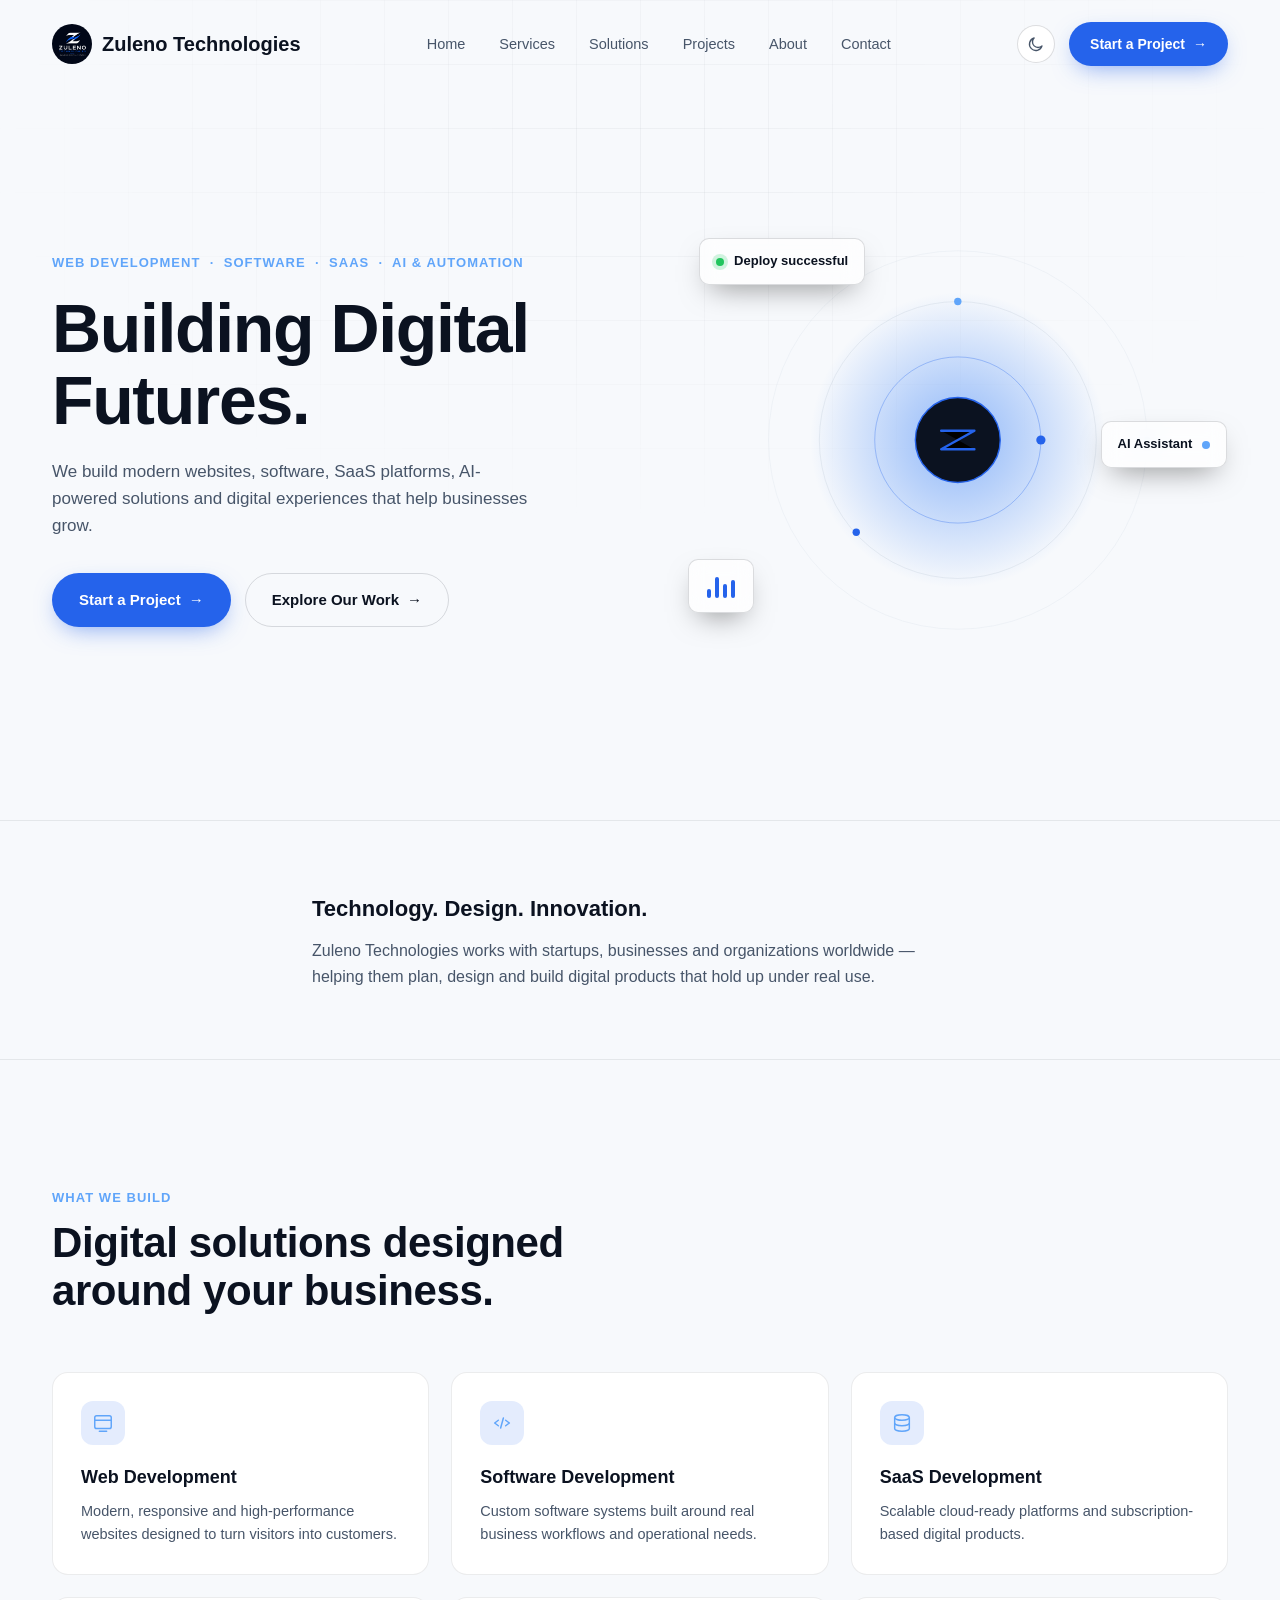
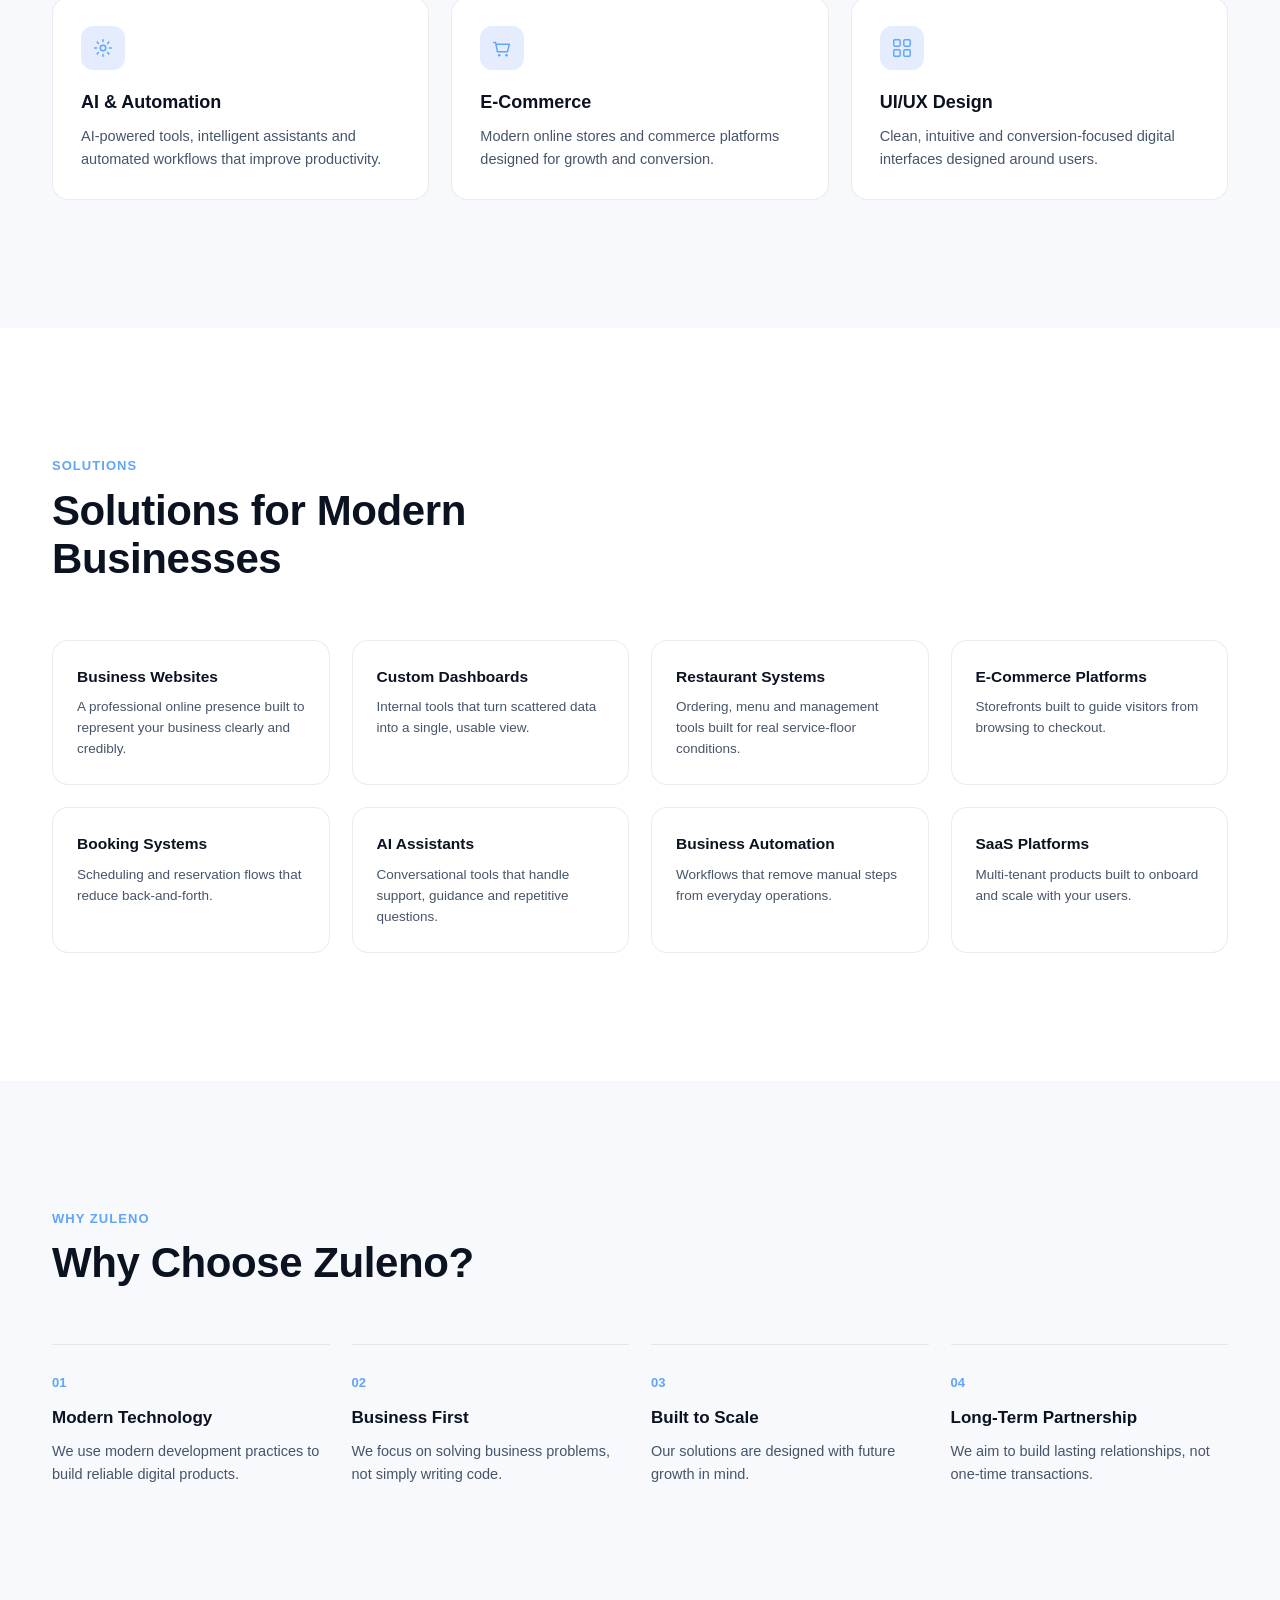
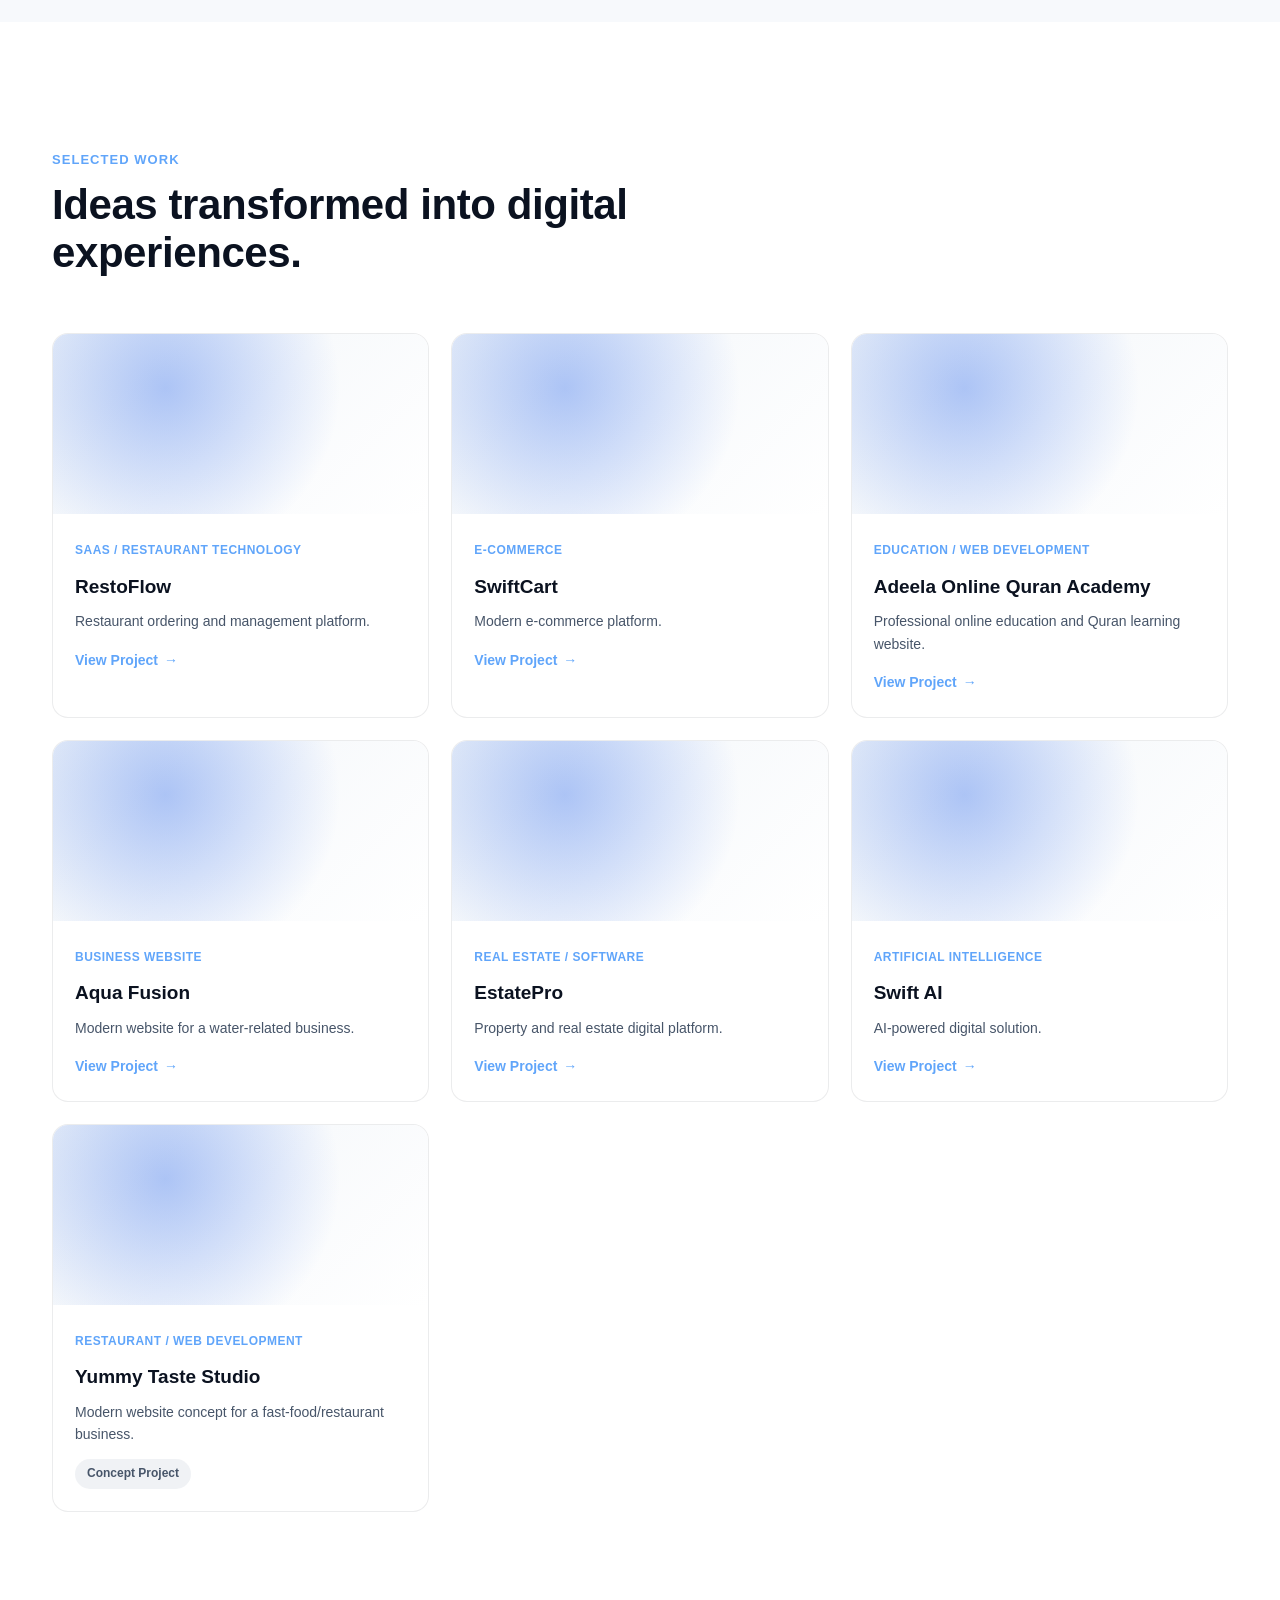
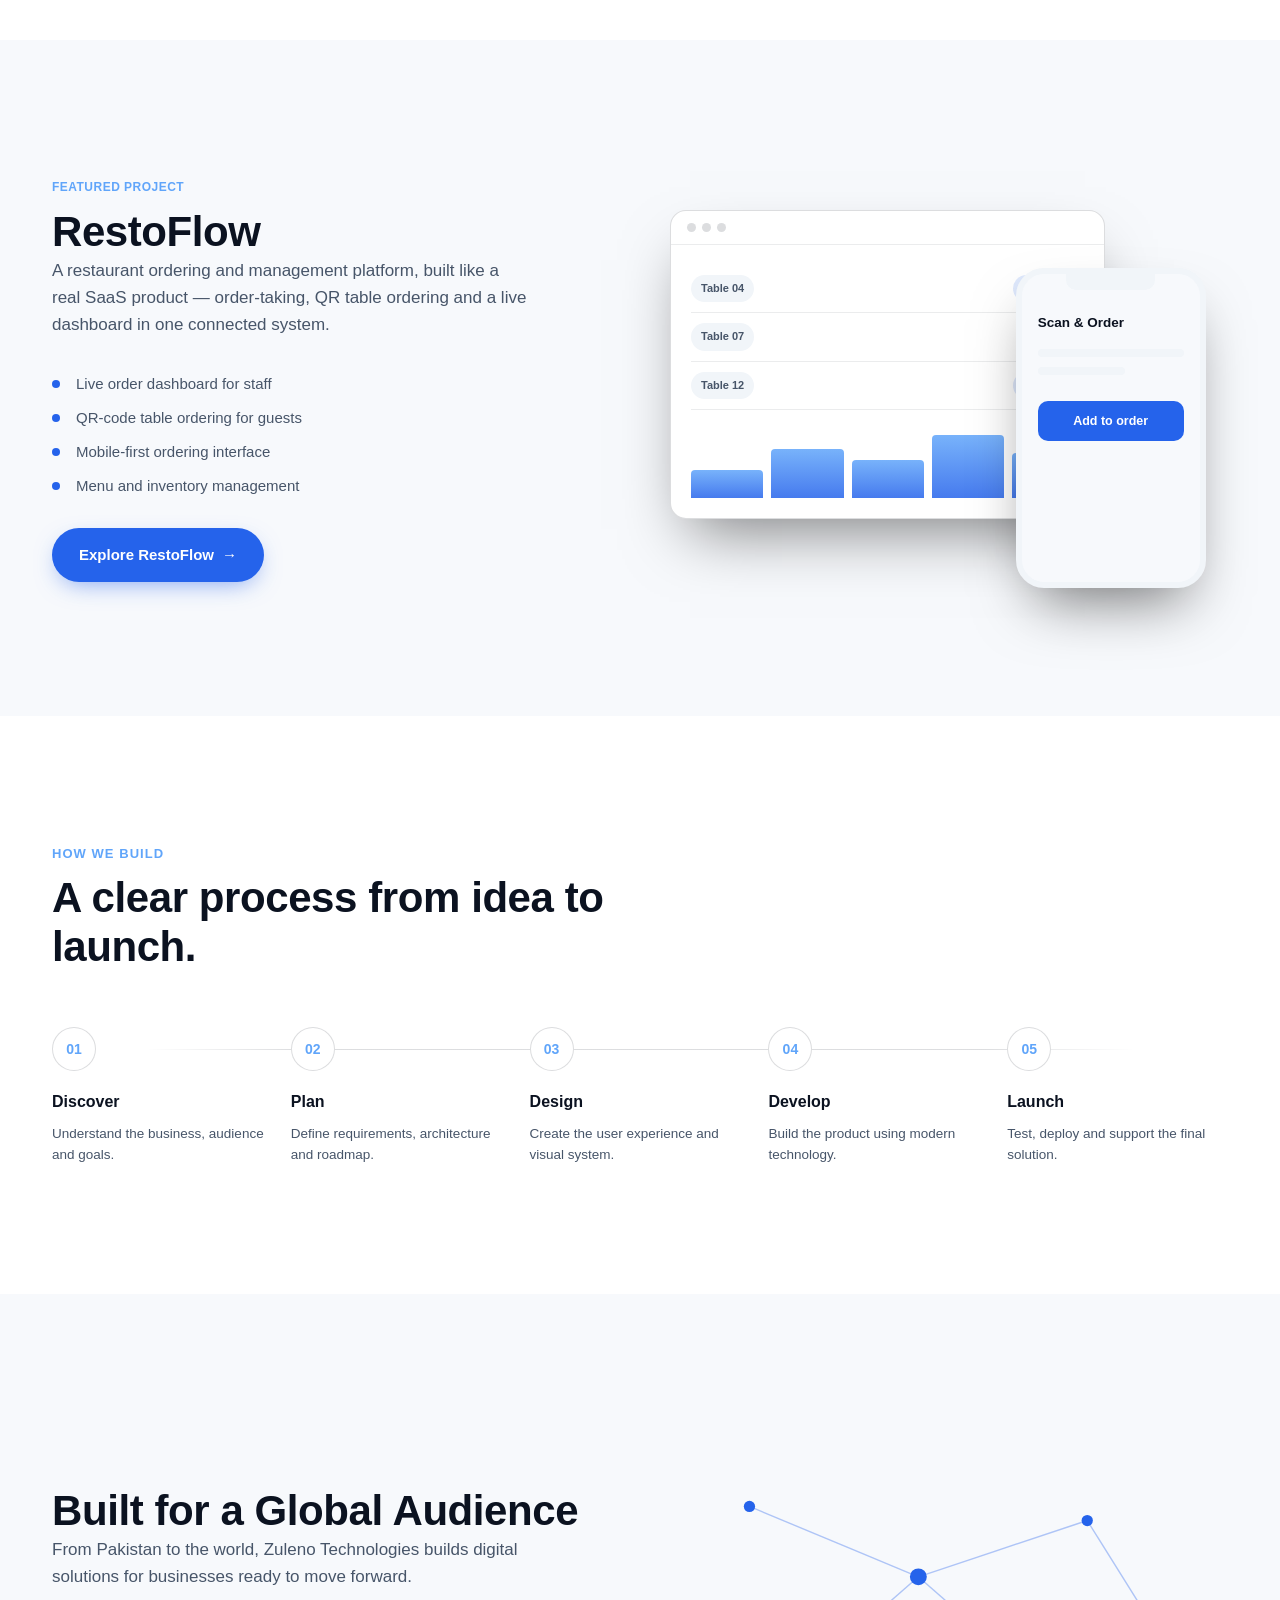
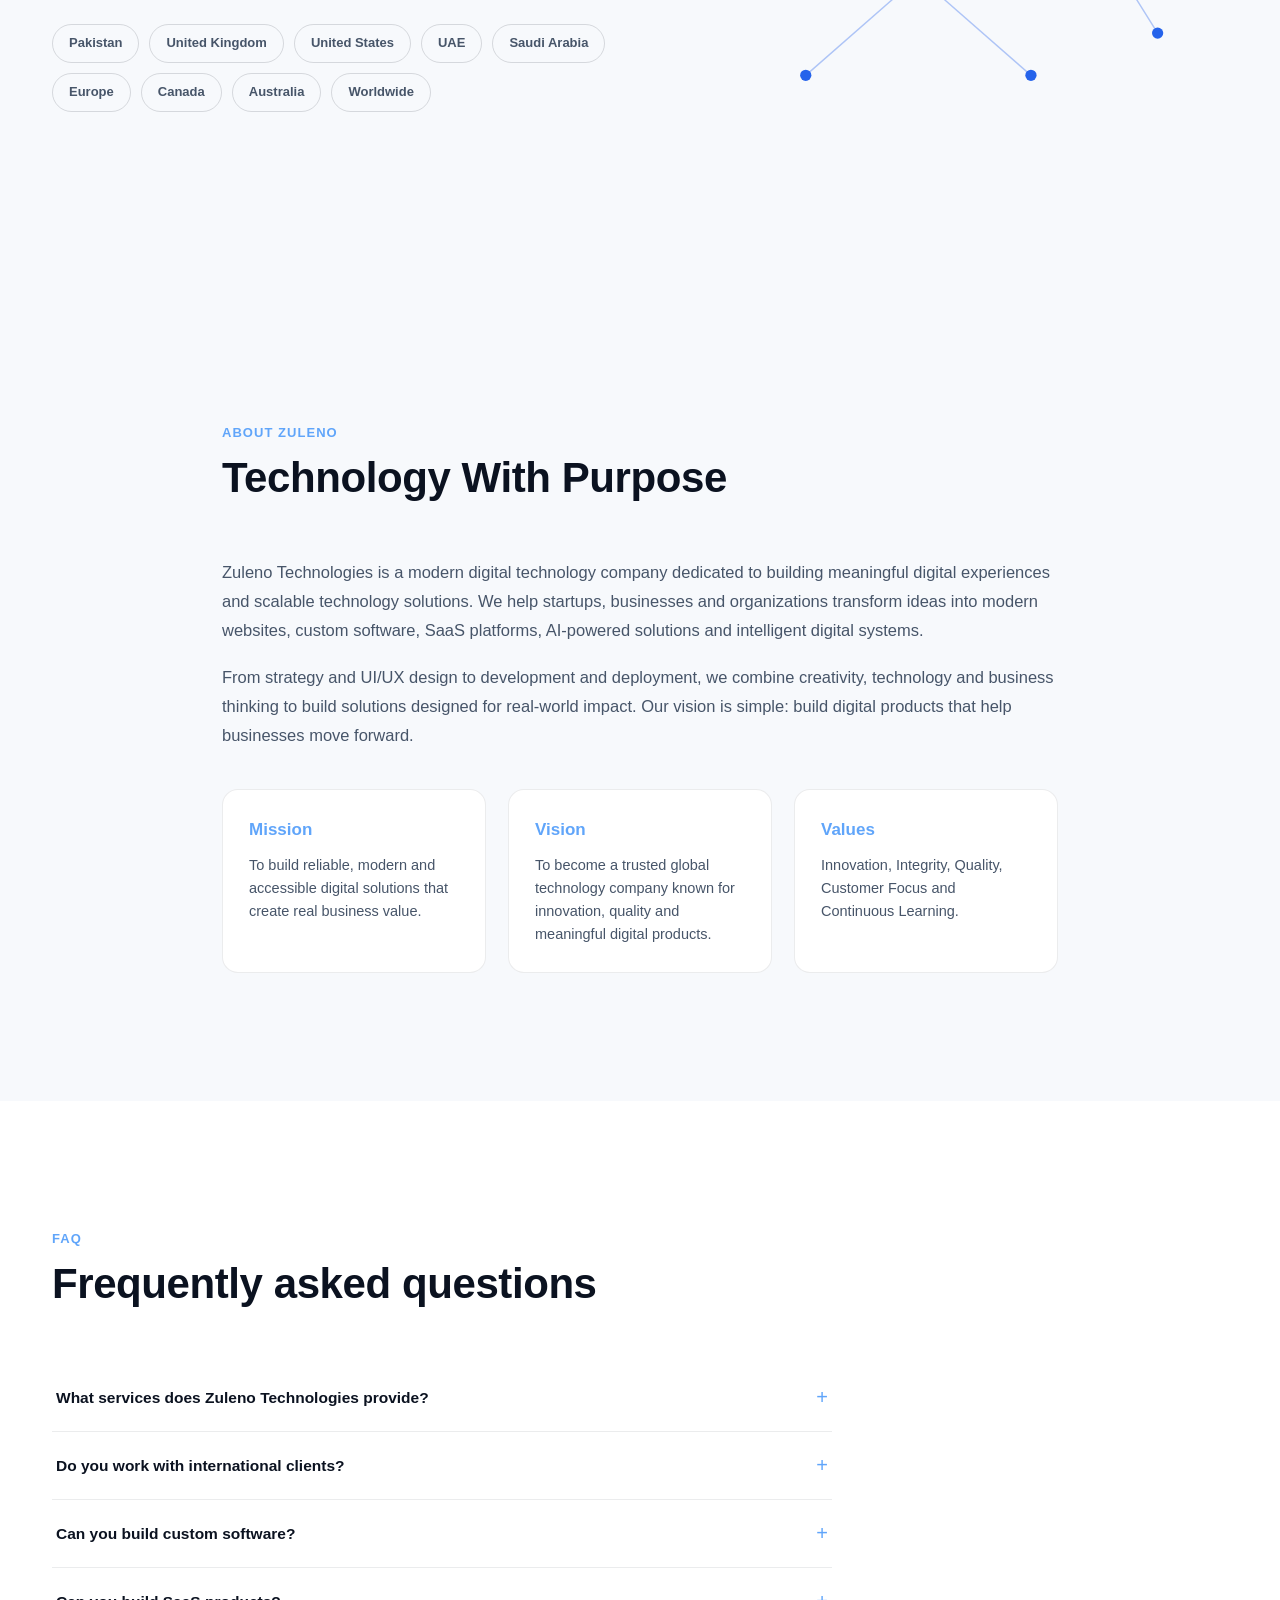
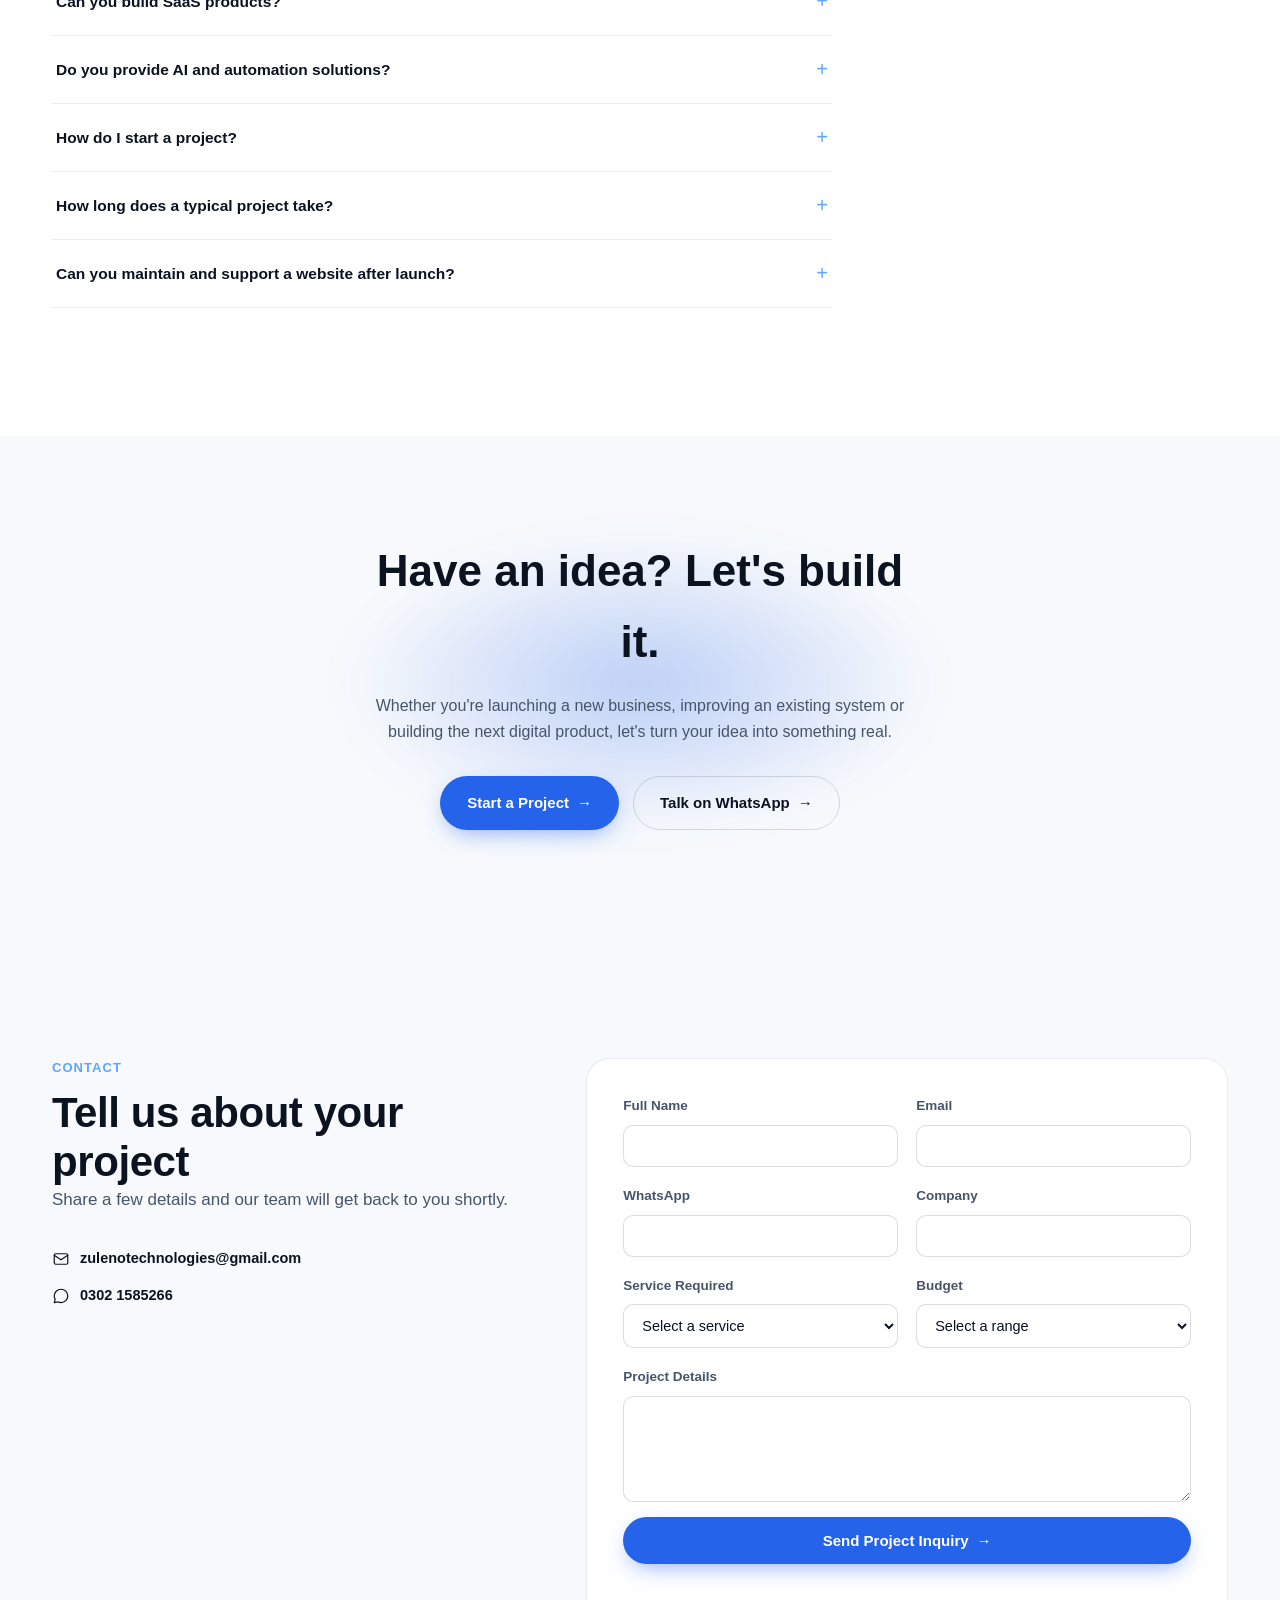
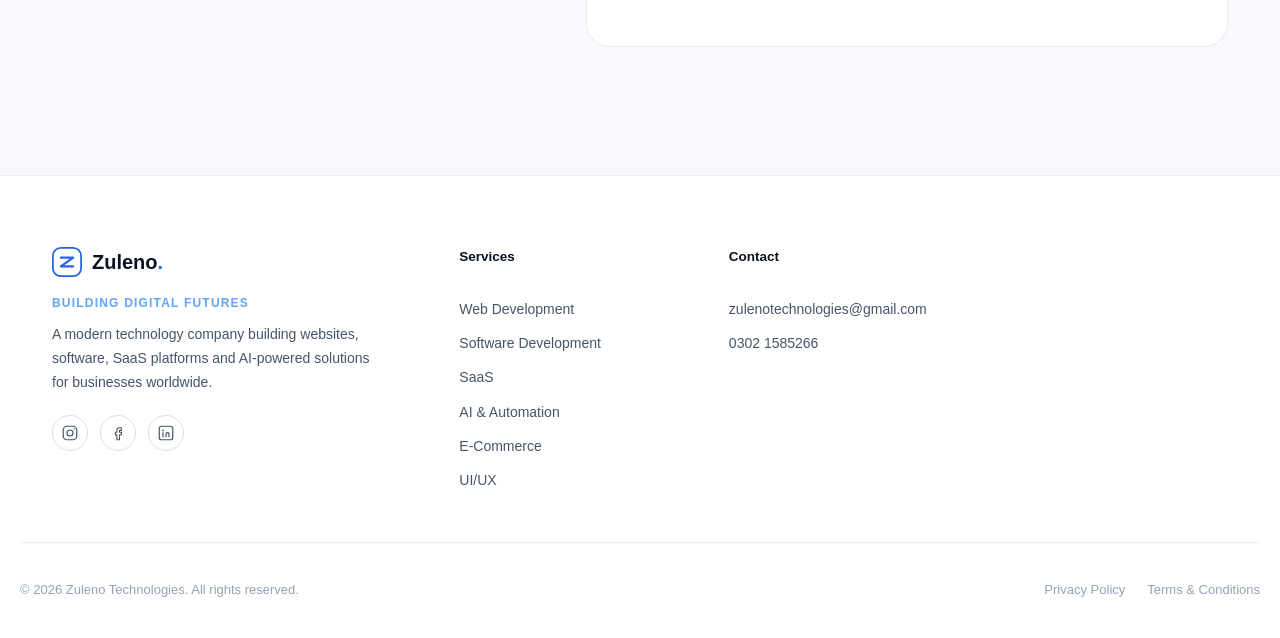
==== commit 137d842c: "Update stylesheet and script links in index.html" ====
--- a/index.html
+++ b/index.html
@@ -34,9 +34,9 @@
     href="https://fonts.googleapis.com/css2?family=Inter:wght@400;500;600;700&family=Manrope:wght@600;700;800&display=swap"
     rel="stylesheet">
 
-  <link rel="stylesheet" href="assets/css/style.css">
-  <link rel="stylesheet" href="assets/css/responsive.css">
-  <link rel="stylesheet" href="assets/css/animations.css">
+  <link rel="stylesheet" href="style.css">
+  <link rel="stylesheet" href="responsive.css">
+  <link rel="stylesheet" href="animations.css">
 
   <script type="application/ld+json">
 {
@@ -830,9 +830,9 @@
     </div>
   </footer>
 
-  <script src="assets/js/main.js"></script>
-  <script src="assets/js/animations.js"></script>
-  <script src="assets/js/inquiry.js"></script>
+  <script src="main.js"></script>
+  <script src="animations.js"></script>
+  <script src="inquiry.js"></script>
 </body>
 
-</html>+</html>
--- a/style.css
+++ b/style.css
@@ -0,0 +1,600 @@
+/* =========================================================
+   ZULENO TECHNOLOGIES — DESIGN SYSTEM
+   Premium Dark SaaS / Technology Aesthetic
+   ========================================================= */
+
+:root{
+  /* Brand */
+  --blue: #2563EB;
+  --blue-light: #3B82F6;
+  --blue-soft: #60A5FA;
+  --navy: #0B1220;
+  --white: #FFFFFF;
+
+  /* Dark theme (default) */
+  --bg: #0B1220;
+  --bg-alt: #0E1729;
+  --surface: #111A2E;
+  --surface-2: #14203A;
+  --border: rgba(255,255,255,0.08);
+  --border-strong: rgba(255,255,255,0.14);
+  --text: #F3F6FB;
+  --text-muted: #94A3B8;
+  --text-dim: #64748B;
+
+  /* Type */
+  --font-display: 'Manrope', 'Inter', sans-serif;
+  --font-body: 'Inter', sans-serif;
+
+  /* Layout */
+  --container: 1240px;
+  --radius-sm: 10px;
+  --radius-md: 16px;
+  --radius-lg: 24px;
+  --section-pad: 128px;
+
+  --ease: cubic-bezier(.16,.84,.44,1);
+}
+
+[data-theme="light"]{
+  --bg: #F7F9FC;
+  --bg-alt: #FFFFFF;
+  --surface: #FFFFFF;
+  --surface-2: #F1F5F9;
+  --border: rgba(11,18,32,0.08);
+  --border-strong: rgba(11,18,32,0.14);
+  --text: #0B1220;
+  --text-muted: #475569;
+  --text-dim: #94A3B8;
+}
+
+*,*::before,*::after{ box-sizing: border-box; }
+html{ scroll-behavior: smooth; }
+body{
+  margin: 0;
+  background: var(--bg);
+  color: var(--text);
+  font-family: var(--font-body);
+  font-size: 16px;
+  line-height: 1.6;
+  -webkit-font-smoothing: antialiased;
+  transition: background .3s var(--ease), color .3s var(--ease);
+}
+
+img{ max-width: 100%; display: block; }
+a{ color: inherit; text-decoration: none; }
+ul{ margin: 0; padding: 0; list-style: none; }
+button{ font-family: inherit; }
+
+.skip-link{
+  position: absolute; left: -9999px; top: 0;
+  background: var(--blue); color: #fff; padding: 12px 18px;
+  border-radius: 0 0 8px 0; z-index: 999;
+}
+.skip-link:focus{ left: 0; }
+
+:focus-visible{
+  outline: 2px solid var(--blue-soft);
+  outline-offset: 3px;
+  border-radius: 4px;
+}
+
+.container{
+  max-width: var(--container);
+  margin: 0 auto;
+  padding: 0 32px;
+}
+
+.section{ padding: var(--section-pad) 0; }
+.section--alt{ background: var(--bg-alt); }
+
+.section__head{ max-width: 640px; margin-bottom: 56px; }
+.section__title{
+  font-family: var(--font-display);
+  font-size: clamp(28px, 3.4vw, 42px);
+  font-weight: 800;
+  line-height: 1.15;
+  margin: 10px 0 0;
+  letter-spacing: -0.01em;
+}
+
+.eyebrow{
+  font-size: 13px;
+  font-weight: 600;
+  letter-spacing: 0.08em;
+  text-transform: uppercase;
+  color: var(--blue-soft);
+  margin: 0;
+}
+
+/* =============== BUTTONS =============== */
+.btn{
+  display: inline-flex;
+  align-items: center;
+  gap: 8px;
+  padding: 14px 26px;
+  border-radius: 999px;
+  font-weight: 600;
+  font-size: 15px;
+  border: 1px solid transparent;
+  cursor: pointer;
+  transition: transform .25s var(--ease), background .25s var(--ease), border-color .25s var(--ease), box-shadow .25s var(--ease);
+  white-space: nowrap;
+}
+.btn:hover{ transform: translateY(-2px); }
+.btn--primary{
+  background: var(--blue);
+  color: #fff;
+  box-shadow: 0 8px 24px -8px rgba(37,99,235,0.6);
+}
+.btn--primary:hover{ background: var(--blue-light); }
+.btn--ghost{
+  background: transparent;
+  border-color: var(--border-strong);
+  color: var(--text);
+}
+.btn--ghost:hover{ border-color: var(--blue-soft); color: var(--blue-soft); }
+.btn--sm{ padding: 10px 20px; font-size: 14px; }
+.btn--wide{ width: 100%; justify-content: center; margin-top: 8px; }
+
+.text-link{
+  font-weight: 600;
+  font-size: 14px;
+  color: var(--blue-soft);
+  display: inline-flex;
+  align-items: center;
+  gap: 6px;
+  transition: gap .2s var(--ease);
+}
+.text-link:hover{ gap: 10px; }
+
+/* =============== NAVBAR =============== */
+.navbar{
+  position: fixed;
+  top: 0; left: 0; right: 0;
+  z-index: 100;
+  padding: 22px 0;
+  transition: background .3s var(--ease), padding .3s var(--ease), border-color .3s var(--ease), backdrop-filter .3s var(--ease);
+  border-bottom: 1px solid transparent;
+}
+.navbar.is-scrolled{
+  padding: 14px 0;
+  background: rgba(11,18,32,0.72);
+  backdrop-filter: blur(14px) saturate(140%);
+  -webkit-backdrop-filter: blur(14px) saturate(140%);
+  border-bottom: 1px solid var(--border);
+}
+[data-theme="light"] .navbar.is-scrolled{ background: rgba(247,249,252,0.78); }
+
+.navbar__inner{
+  display: flex;
+  align-items: center;
+  justify-content: space-between;
+  gap: 24px;
+}
+.navbar__logo{
+  display: flex;
+  align-items: center;
+  gap: 10px;
+  font-family: var(--font-display);
+  font-weight: 800;
+  font-size: 20px;
+  color: var(--text);
+}
+.logo-img{
+  width: 40px;
+  height: 40px;
+  border-radius: 50%;
+}
+.logo-word__accent{ color: var(--blue); }
+
+.navbar__links{
+  display: flex;
+  align-items: center;
+  gap: 34px;
+}
+.navbar__links a{
+  font-size: 14.5px;
+  font-weight: 500;
+  color: var(--text-muted);
+  position: relative;
+  padding: 4px 0;
+  transition: color .2s var(--ease);
+}
+.navbar__links a:hover{ color: var(--text); }
+.navbar__links a::after{
+  content: '';
+  position: absolute; left: 0; bottom: -2px;
+  width: 0; height: 1.5px;
+  background: var(--blue);
+  transition: width .25s var(--ease);
+}
+.navbar__links a:hover::after{ width: 100%; }
+
+.navbar__actions{ display: flex; align-items: center; gap: 14px; }
+
+.theme-toggle{
+  width: 38px; height: 38px;
+  border-radius: 50%;
+  border: 1px solid var(--border-strong);
+  background: var(--surface);
+  color: var(--text-muted);
+  display: flex; align-items: center; justify-content: center;
+  cursor: pointer;
+  transition: color .2s var(--ease), border-color .2s var(--ease);
+}
+.theme-toggle:hover{ color: var(--blue-soft); border-color: var(--blue-soft); }
+.icon-moon{ display: none; }
+[data-theme="light"] .icon-sun{ display: none; }
+[data-theme="light"] .icon-moon{ display: block; }
+
+.hamburger{
+  display: none;
+  width: 40px; height: 40px;
+  border: none; background: transparent;
+  flex-direction: column; align-items: center; justify-content: center; gap: 5px;
+  cursor: pointer;
+}
+.hamburger span{
+  width: 20px; height: 1.6px; background: var(--text);
+  transition: transform .3s var(--ease), opacity .3s var(--ease);
+}
+.hamburger.is-open span:nth-child(1){ transform: translateY(6.6px) rotate(45deg); }
+.hamburger.is-open span:nth-child(2){ opacity: 0; }
+.hamburger.is-open span:nth-child(3){ transform: translateY(-6.6px) rotate(-45deg); }
+
+/* =============== HERO =============== */
+.hero{
+  position: relative;
+  padding: 200px 0 140px;
+  overflow: hidden;
+}
+.hero__grid-bg{
+  position: absolute; inset: 0;
+  background-image:
+    linear-gradient(var(--border) 1px, transparent 1px),
+    linear-gradient(90deg, var(--border) 1px, transparent 1px);
+  background-size: 64px 64px;
+  mask-image: radial-gradient(ellipse 70% 60% at 50% 20%, black 10%, transparent 75%);
+  opacity: .5;
+}
+.hero__inner{
+  display: grid;
+  grid-template-columns: 1.05fr 0.95fr;
+  gap: 40px;
+  align-items: center;
+  position: relative;
+}
+.hero__headline{
+  font-family: var(--font-display);
+  font-size: clamp(40px, 5.6vw, 68px);
+  font-weight: 800;
+  line-height: 1.06;
+  letter-spacing: -0.02em;
+  margin: 18px 0 22px;
+}
+.hero__sub{
+  font-size: 17px;
+  color: var(--text-muted);
+  max-width: 480px;
+  margin: 0 0 34px;
+}
+.hero__ctas{ display: flex; gap: 14px; flex-wrap: wrap; }
+
+.hero__visual{ position: relative; height: 480px; }
+.orbit-scene{ position: relative; width: 100%; height: 100%; }
+.orbit-svg{ width: 100%; height: 100%; }
+
+.glass-card{
+  position: absolute;
+  display: flex; align-items: center; gap: 10px;
+  padding: 12px 16px;
+  background: rgba(17,26,46,0.6);
+  border: 1px solid var(--border-strong);
+  border-radius: var(--radius-sm);
+  backdrop-filter: blur(10px);
+  font-size: 13px;
+  font-weight: 600;
+  color: var(--text);
+  box-shadow: 0 12px 30px -12px rgba(0,0,0,0.5);
+}
+[data-theme="light"] .glass-card{ background: rgba(255,255,255,0.7); }
+.glass-card--1{ top: 8%; left: 2%; }
+.glass-card--2{ bottom: 14%; left: 0%; padding: 14px 18px; }
+.glass-card--3{ top: 46%; right: 0%; }
+.glass-card__dot{ width: 8px; height: 8px; border-radius: 50%; background: #22C55E; box-shadow: 0 0 0 4px rgba(34,197,94,0.2); }
+.glass-card__bars{ display: flex; align-items: flex-end; gap: 4px; height: 24px; }
+.glass-card__bars span{ width: 4px; background: var(--blue); border-radius: 2px; }
+.glass-card__bars span:nth-child(1){ height: 40%; }
+.glass-card__bars span:nth-child(2){ height: 90%; }
+.glass-card__bars span:nth-child(3){ height: 60%; }
+.glass-card__bars span:nth-child(4){ height: 75%; }
+.glass-card__pulse{ width: 8px; height: 8px; border-radius: 50%; background: var(--blue-soft); animation: pulse 1.8s infinite; }
+
+/* =============== TRUST STRIP =============== */
+.trust-strip{ padding: 70px 0; border-top: 1px solid var(--border); border-bottom: 1px solid var(--border); }
+.trust-strip__inner{ max-width: 720px; }
+.trust-strip__title{ font-family: var(--font-display); font-size: 22px; font-weight: 700; margin: 0 0 12px; }
+.trust-strip__text{ color: var(--text-muted); margin: 0; }
+
+/* =============== GRIDS / CARDS =============== */
+.grid{ display: grid; gap: 22px; }
+.grid--3{ grid-template-columns: repeat(3, 1fr); }
+.grid--4{ grid-template-columns: repeat(4, 1fr); }
+
+.card{
+  background: var(--surface);
+  border: 1px solid var(--border);
+  border-radius: var(--radius-md);
+  padding: 28px;
+  transition: transform .3s var(--ease), border-color .3s var(--ease), box-shadow .3s var(--ease);
+}
+.card:hover{
+  transform: translateY(-4px);
+  border-color: rgba(37,99,235,0.4);
+  box-shadow: 0 20px 40px -20px rgba(37,99,235,0.25);
+}
+
+.service-card__icon{
+  width: 44px; height: 44px;
+  border-radius: 12px;
+  background: rgba(37,99,235,0.12);
+  color: var(--blue-soft);
+  display: flex; align-items: center; justify-content: center;
+  margin-bottom: 18px;
+}
+.service-card h3{ font-family: var(--font-display); font-size: 18px; margin: 0 0 8px; }
+.service-card p{ color: var(--text-muted); font-size: 14.5px; margin: 0; }
+
+.pill-card{
+  background: var(--surface);
+  border: 1px solid var(--border);
+  border-radius: var(--radius-md);
+  padding: 24px;
+  transition: border-color .3s var(--ease), transform .3s var(--ease);
+}
+.pill-card:hover{ border-color: rgba(37,99,235,0.35); transform: translateY(-3px); }
+.pill-card h4{ font-family: var(--font-display); font-size: 15.5px; margin: 0 0 8px; }
+.pill-card p{ color: var(--text-muted); font-size: 13.5px; margin: 0; line-height: 1.55; }
+
+.feature-block{ padding: 8px 0; border-top: 1px solid var(--border); padding-top: 24px; }
+.feature-block__num{ font-family: var(--font-display); font-size: 13px; font-weight: 700; color: var(--blue-soft); }
+.feature-block h3{ font-family: var(--font-display); font-size: 17px; margin: 10px 0 8px; }
+.feature-block p{ color: var(--text-muted); font-size: 14.5px; margin: 0; }
+
+/* =============== PROJECTS =============== */
+.project-card{
+  border: 1px solid var(--border);
+  border-radius: var(--radius-md);
+  overflow: hidden;
+  background: var(--surface);
+  transition: transform .3s var(--ease), border-color .3s var(--ease);
+}
+.project-card:hover{ transform: translateY(-4px); border-color: rgba(37,99,235,0.4); }
+.project-card__thumb{
+  height: 180px;
+  background: linear-gradient(135deg, var(--surface-2), var(--bg-alt));
+  position: relative;
+  overflow: hidden;
+}
+.project-card__thumb::after{
+  content: '';
+  position: absolute; inset: 0;
+  background: radial-gradient(circle at 30% 30%, rgba(37,99,235,0.35), transparent 60%);
+}
+.project-card__body{ padding: 22px; }
+.project-card__tag{
+  font-size: 12px; font-weight: 600; letter-spacing: .04em;
+  color: var(--blue-soft); text-transform: uppercase;
+}
+.project-card h3{ font-family: var(--font-display); font-size: 19px; margin: 10px 0 8px; }
+.project-card p{ color: var(--text-muted); font-size: 14px; margin: 0 0 14px; }
+.project-card__badge{
+  display: inline-block;
+  font-size: 12px; font-weight: 600;
+  padding: 5px 12px;
+  border-radius: 999px;
+  background: rgba(148,163,184,0.14);
+  color: var(--text-muted);
+}
+
+/* =============== FEATURED PROJECT =============== */
+.featured{ padding: var(--section-pad) 0; }
+.featured__inner{ display: grid; grid-template-columns: 1fr 1fr; gap: 60px; align-items: center; }
+.feature-list{ margin: 22px 0 30px; display: flex; flex-direction: column; gap: 10px; }
+.feature-list li{
+  position: relative; padding-left: 24px; color: var(--text-muted); font-size: 15px;
+}
+.feature-list li::before{
+  content: ''; position: absolute; left: 0; top: 8px;
+  width: 8px; height: 8px; border-radius: 50%; background: var(--blue);
+}
+
+.featured__visual{ position: relative; height: 420px; }
+.mock-window{
+  position: absolute; left: 0; top: 10%; width: 78%;
+  background: var(--surface); border: 1px solid var(--border-strong);
+  border-radius: var(--radius-md); box-shadow: 0 30px 60px -20px rgba(0,0,0,0.5);
+  overflow: hidden;
+}
+.mock-window__bar{ display: flex; gap: 6px; padding: 12px 16px; border-bottom: 1px solid var(--border); }
+.mock-window__bar span{ width: 9px; height: 9px; border-radius: 50%; background: var(--border-strong); }
+.mock-window__body{ padding: 20px; }
+.mock-row{ display: flex; justify-content: space-between; align-items: center; padding: 10px 0; border-bottom: 1px solid var(--border); font-size: 13px; }
+.mock-chip{ padding: 5px 10px; border-radius: 999px; font-size: 11px; font-weight: 600; background: var(--surface-2); color: var(--text-muted); }
+.mock-chip--blue{ background: rgba(37,99,235,0.15); color: var(--blue-soft); }
+.mock-chip--ok{ background: rgba(34,197,94,0.15); color: #4ADE80; }
+.mock-bars{ display: flex; align-items: flex-end; gap: 8px; height: 70px; margin-top: 18px; }
+.mock-bars span{ flex: 1; background: linear-gradient(180deg, var(--blue-soft), var(--blue)); border-radius: 4px 4px 0 0; opacity: .85; }
+
+.mock-phone{
+  position: absolute; right: 4%; bottom: 0; width: 190px; height: 320px;
+  background: var(--bg); border: 6px solid var(--surface-2);
+  border-radius: 28px; box-shadow: 0 30px 60px -20px rgba(0,0,0,0.55);
+  overflow: hidden;
+}
+.mock-phone__notch{ width: 50%; height: 16px; background: var(--surface-2); margin: 0 auto; border-radius: 0 0 10px 10px; }
+.mock-phone__screen{ padding: 22px 16px; display: flex; flex-direction: column; gap: 10px; }
+.mock-phone__title{ font-weight: 700; font-size: 13.5px; margin-bottom: 6px; }
+.mock-phone__line{ height: 8px; border-radius: 4px; background: var(--surface-2); }
+.mock-phone__line.short{ width: 60%; }
+.mock-phone__btn{
+  margin-top: 16px; text-align: center; padding: 10px; border-radius: 10px;
+  background: var(--blue); color: #fff; font-size: 12.5px; font-weight: 700;
+}
+
+/* =============== PROCESS =============== */
+.process{
+  display: grid;
+  grid-template-columns: repeat(5, 1fr);
+  gap: 18px;
+  position: relative;
+}
+.process::before{
+  content: '';
+  position: absolute; top: 22px; left: 8%; right: 8%; height: 1px;
+  background: linear-gradient(90deg, transparent, var(--border-strong) 15%, var(--border-strong) 85%, transparent);
+}
+.process__step{ position: relative; padding-top: 0; }
+.process__num{
+  display: flex; align-items: center; justify-content: center;
+  width: 44px; height: 44px; border-radius: 50%;
+  background: var(--bg-alt); border: 1px solid var(--border-strong);
+  font-family: var(--font-display); font-weight: 700; font-size: 14px;
+  color: var(--blue-soft); margin-bottom: 18px; position: relative; z-index: 2;
+}
+.process__step h3{ font-family: var(--font-display); font-size: 16px; margin: 0 0 8px; }
+.process__step p{ color: var(--text-muted); font-size: 13.5px; margin: 0; }
+
+/* =============== GLOBAL REACH =============== */
+.global-reach__inner{ display: grid; grid-template-columns: 1fr 1fr; gap: 50px; align-items: center; }
+.market-tags{ display: flex; flex-wrap: wrap; gap: 10px; margin-top: 24px; }
+.market-tags span{
+  font-size: 13px; font-weight: 600; padding: 8px 16px;
+  border-radius: 999px; border: 1px solid var(--border-strong); color: var(--text-muted);
+}
+.world-net{ width: 100%; height: auto; }
+
+/* =============== ABOUT =============== */
+.about__inner{ max-width: 900px; }
+.about__lead{ color: var(--text-muted); font-size: 16.5px; line-height: 1.75; margin: 0 0 18px; }
+.about__mvv{ margin-top: 40px; }
+.mvv-card{
+  background: var(--surface); border: 1px solid var(--border); border-radius: var(--radius-md);
+  padding: 26px;
+}
+.mvv-card h3{ font-family: var(--font-display); font-size: 17px; margin: 0 0 10px; color: var(--blue-soft); }
+.mvv-card p{ color: var(--text-muted); font-size: 14.5px; margin: 0; }
+
+/* =============== FAQ / ACCORDION =============== */
+.accordion{ max-width: 780px; }
+.accordion__item{ border-bottom: 1px solid var(--border); }
+.accordion__trigger{
+  width: 100%; display: flex; justify-content: space-between; align-items: center;
+  padding: 22px 4px; background: none; border: none; color: var(--text);
+  font-size: 15.5px; font-weight: 600; text-align: left; cursor: pointer;
+}
+.accordion__icon{
+  font-size: 20px; font-weight: 400; color: var(--blue-soft);
+  transition: transform .3s var(--ease);
+  flex-shrink: 0; margin-left: 20px;
+}
+.accordion__trigger[aria-expanded="true"] .accordion__icon{ transform: rotate(45deg); }
+.accordion__panel{
+  max-height: 0; overflow: hidden;
+  transition: max-height .35s var(--ease);
+}
+.accordion__panel p{ color: var(--text-muted); font-size: 14.5px; padding: 0 4px 22px; margin: 0; line-height: 1.7; }
+
+/* =============== CTA =============== */
+.cta{
+  position: relative;
+  padding: 100px 0;
+  text-align: center;
+  overflow: hidden;
+}
+.cta::before{
+  content: '';
+  position: absolute; left: 50%; top: 50%; transform: translate(-50%,-50%);
+  width: 600px; height: 300px;
+  background: radial-gradient(ellipse, rgba(37,99,235,0.28), transparent 70%);
+  filter: blur(20px);
+}
+.cta__inner{ position: relative; max-width: 640px; margin: 0 auto; }
+.cta__title{ font-family: var(--font-display); font-size: clamp(28px,3.6vw,44px); font-weight: 800; margin: 0 0 16px; }
+.cta__text{ color: var(--text-muted); margin: 0 0 32px; }
+.cta__actions{ display: flex; gap: 14px; justify-content: center; flex-wrap: wrap; }
+
+/* =============== CONTACT =============== */
+.contact__inner{ display: grid; grid-template-columns: 0.85fr 1.15fr; gap: 60px; align-items: start; }
+.contact__direct{ display: flex; flex-direction: column; gap: 14px; margin-top: 30px; }
+.contact__direct-item{
+  display: inline-flex; align-items: center; gap: 10px;
+  font-size: 14.5px; font-weight: 600; color: var(--text);
+  transition: color .2s var(--ease);
+}
+.contact__direct-item:hover{ color: var(--blue-soft); }
+
+.inquiry-form{
+  background: var(--surface); border: 1px solid var(--border);
+  border-radius: var(--radius-lg); padding: 36px;
+}
+.hidden-field{ position: absolute; left: -9999px; }
+.form-grid{ display: grid; grid-template-columns: 1fr 1fr; gap: 18px; }
+.form-field--full{ grid-column: 1 / -1; }
+.form-field label{ display: block; font-size: 13.5px; font-weight: 600; margin-bottom: 8px; color: var(--text-muted); }
+.form-field input, .form-field select, .form-field textarea{
+  width: 100%;
+  background: var(--bg-alt);
+  border: 1px solid var(--border-strong);
+  border-radius: var(--radius-sm);
+  padding: 12px 14px;
+  color: var(--text);
+  font-family: inherit;
+  font-size: 14.5px;
+  transition: border-color .2s var(--ease);
+}
+.form-field input:focus, .form-field select:focus, .form-field textarea:focus{
+  border-color: var(--blue);
+}
+.form-field textarea{ resize: vertical; }
+.form-note{ margin-top: 14px; font-size: 13.5px; color: var(--blue-soft); min-height: 18px; }
+
+/* =============== FOOTER =============== */
+.footer{ border-top: 1px solid var(--border); padding-top: 70px; background: var(--bg-alt); }
+.footer__inner{
+  display: grid; grid-template-columns: 1.6fr 1fr 1fr 1fr; gap: 40px;
+  padding-bottom: 50px;
+}
+.footer__tagline{ font-size: 12px; font-weight: 700; letter-spacing: .1em; color: var(--blue-soft); margin: 16px 0 10px; }
+.footer__desc{ color: var(--text-muted); font-size: 14px; line-height: 1.7; max-width: 320px; margin: 0 0 20px; }
+.footer__social{ display: flex; gap: 12px; }
+.footer__social a{
+  width: 36px; height: 36px; border-radius: 50%;
+  border: 1px solid var(--border-strong); color: var(--text-muted);
+  display: flex; align-items: center; justify-content: center;
+  transition: color .2s var(--ease), border-color .2s var(--ease);
+}
+.footer__social a:hover{ color: var(--blue-soft); border-color: var(--blue-soft); }
+
+.footer__col h4{ font-size: 13.5px; margin: 0 0 18px; color: var(--text); }
+.footer__col{ display: flex; flex-direction: column; gap: 12px; }
+.footer__col a{ color: var(--text-muted); font-size: 14px; transition: color .2s var(--ease); }
+.footer__col a:hover{ color: var(--blue-soft); }
+
+.footer__bottom{
+  display: flex; justify-content: space-between; align-items: center;
+  padding: 24px 0; border-top: 1px solid var(--border);
+  font-size: 13px; color: var(--text-dim);
+}
+.footer__legal{ display: flex; gap: 22px; }
+.footer__legal a:hover{ color: var(--blue-soft); }
+
+/* =============== SIMPLE PAGES (privacy/terms/404) =============== */
+.simple-page{ padding: 180px 0 120px; }
+.simple-page h1{ font-family: var(--font-display); font-size: clamp(30px,4vw,44px); margin-bottom: 30px; }
+.simple-page h2{ font-family: var(--font-display); font-size: 20px; margin: 34px 0 12px; }
+.simple-page p, .simple-page li{ color: var(--text-muted); font-size: 15px; line-height: 1.8; }
+.simple-page ul{ padding-left: 20px; list-style: disc; }
+.error-page{ min-height: 100vh; display: flex; align-items: center; justify-content: center; text-align: center; padding: 40px; }
+.error-page__code{ font-family: var(--font-display); font-size: 100px; font-weight: 800; color: var(--blue); margin: 0; line-height: 1; }
--- a/responsive.css
+++ b/responsive.css
@@ -0,0 +1,93 @@
+/* =========================================================
+   ZULENO TECHNOLOGIES — RESPONSIVE RULES
+   ========================================================= */
+
+/* ---------- Laptop / small desktop ---------- */
+@media (max-width: 1180px){
+  :root{ --section-pad: 100px; }
+  .grid--4{ grid-template-columns: repeat(2, 1fr); }
+  .process{ grid-template-columns: repeat(3, 1fr); row-gap: 36px; }
+  .process::before{ display: none; }
+}
+
+/* ---------- Tablet ---------- */
+@media (max-width: 960px){
+  .container{ padding: 0 24px; }
+
+  .navbar__links{
+    position: fixed;
+    top: 0; right: 0;
+    height: 100vh;
+    width: min(320px, 82vw);
+    background: var(--bg-alt);
+    border-left: 1px solid var(--border);
+    flex-direction: column;
+    align-items: flex-start;
+    justify-content: flex-start;
+    gap: 8px;
+    padding: 100px 32px 32px;
+    transform: translateX(100%);
+    transition: transform .35s var(--ease);
+    z-index: 90;
+  }
+  .navbar__links.is-open{ transform: translateX(0); }
+  .navbar__links a{ padding: 12px 0; width: 100%; font-size: 16px; }
+  .hamburger{ display: flex; }
+  .navbar__actions .btn--sm{ display: none; }
+
+  .hero{ padding: 150px 0 80px; }
+  .hero__inner{ grid-template-columns: 1fr; }
+  .hero__visual{ height: 340px; order: -1; }
+  .hero__content{ text-align: left; }
+  .hero__sub{ max-width: 100%; }
+
+  .grid--3{ grid-template-columns: repeat(2, 1fr); }
+
+  .featured__inner{ grid-template-columns: 1fr; gap: 40px; }
+  .featured__visual{ height: 380px; }
+
+  .global-reach__inner{ grid-template-columns: 1fr; gap: 30px; }
+  .global-reach__visual{ order: -1; max-width: 360px; }
+
+  .contact__inner{ grid-template-columns: 1fr; gap: 40px; }
+}
+
+/* ---------- Mobile ---------- */
+@media (max-width: 640px){
+  :root{ --section-pad: 72px; }
+  .container{ padding: 0 20px; }
+
+  .hero__headline{ font-size: 38px; }
+  .hero__ctas .btn{ width: 100%; justify-content: center; }
+  .hero__ctas{ flex-direction: column; }
+
+  .grid--3, .grid--4{ grid-template-columns: 1fr; }
+  .process{ grid-template-columns: 1fr; }
+
+  .featured__visual{ height: 300px; }
+  .mock-window{ width: 100%; }
+  .mock-phone{ display: none; }
+
+  .about__mvv{ grid-template-columns: 1fr !important; }
+
+  .form-grid{ grid-template-columns: 1fr; }
+  .inquiry-form{ padding: 24px; }
+
+  .footer__inner{ grid-template-columns: 1fr; gap: 36px; }
+  .footer__bottom{ flex-direction: column; gap: 14px; text-align: center; }
+
+  .cta__actions{ flex-direction: column; width: 100%; }
+  .cta__actions .btn{ width: 100%; justify-content: center; }
+
+  .navbar__logo .logo-word{ font-size: 18px; }
+}
+
+/* ---------- Reduced motion ---------- */
+@media (prefers-reduced-motion: reduce){
+  *, *::before, *::after{
+    animation-duration: 0.001ms !important;
+    animation-iteration-count: 1 !important;
+    transition-duration: 0.001ms !important;
+    scroll-behavior: auto !important;
+  }
+}
--- a/animations.css
+++ b/animations.css
@@ -0,0 +1,58 @@
+/* =========================================================
+   ZULENO TECHNOLOGIES — ANIMATIONS
+   ========================================================= */
+
+/* ---------- Scroll reveal ---------- */
+.reveal{
+  opacity: 0;
+  transform: translateY(24px);
+  transition: opacity .7s var(--ease), transform .7s var(--ease);
+}
+.reveal.in-view{ opacity: 1; transform: translateY(0); }
+
+.reveal-stagger > *{
+  opacity: 0;
+  transform: translateY(20px);
+  transition: opacity .6s var(--ease), transform .6s var(--ease);
+}
+.reveal-stagger.in-view > *{ opacity: 1; transform: translateY(0); }
+.reveal-stagger.in-view > *:nth-child(1){ transition-delay: .02s; }
+.reveal-stagger.in-view > *:nth-child(2){ transition-delay: .08s; }
+.reveal-stagger.in-view > *:nth-child(3){ transition-delay: .14s; }
+.reveal-stagger.in-view > *:nth-child(4){ transition-delay: .2s; }
+.reveal-stagger.in-view > *:nth-child(5){ transition-delay: .26s; }
+.reveal-stagger.in-view > *:nth-child(6){ transition-delay: .32s; }
+.reveal-stagger.in-view > *:nth-child(7){ transition-delay: .38s; }
+.reveal-stagger.in-view > *:nth-child(8){ transition-delay: .44s; }
+
+/* ---------- Hero orbit ---------- */
+.orbit-ring{ transform-origin: 260px 260px; }
+.orbit-group{ transform-origin: 260px 260px; }
+.orbit-group--1{ animation: spin 18s linear infinite; }
+.orbit-group--2{ animation: spin 26s linear infinite reverse; }
+.orbit-group--3{ animation: spin 34s linear infinite; }
+.orbit-group--4{ animation: spin 22s linear infinite reverse; }
+
+@keyframes spin{
+  from{ transform: rotate(0deg); }
+  to{ transform: rotate(360deg); }
+}
+
+/* ---------- Floating glass cards ---------- */
+.float{ animation: floatY 5s ease-in-out infinite; }
+.float-delay{ animation: floatY 5.5s ease-in-out infinite; animation-delay: .6s; }
+.float-delay2{ animation: floatY 6s ease-in-out infinite; animation-delay: 1.1s; }
+
+@keyframes floatY{
+  0%, 100%{ transform: translateY(0); }
+  50%{ transform: translateY(-10px); }
+}
+
+@keyframes pulse{
+  0%{ box-shadow: 0 0 0 0 rgba(96,165,250,0.5); }
+  70%{ box-shadow: 0 0 0 8px rgba(96,165,250,0); }
+  100%{ box-shadow: 0 0 0 0 rgba(96,165,250,0); }
+}
+
+/* ---------- Number count-up target ---------- */
+.count-up{ font-variant-numeric: tabular-nums; }
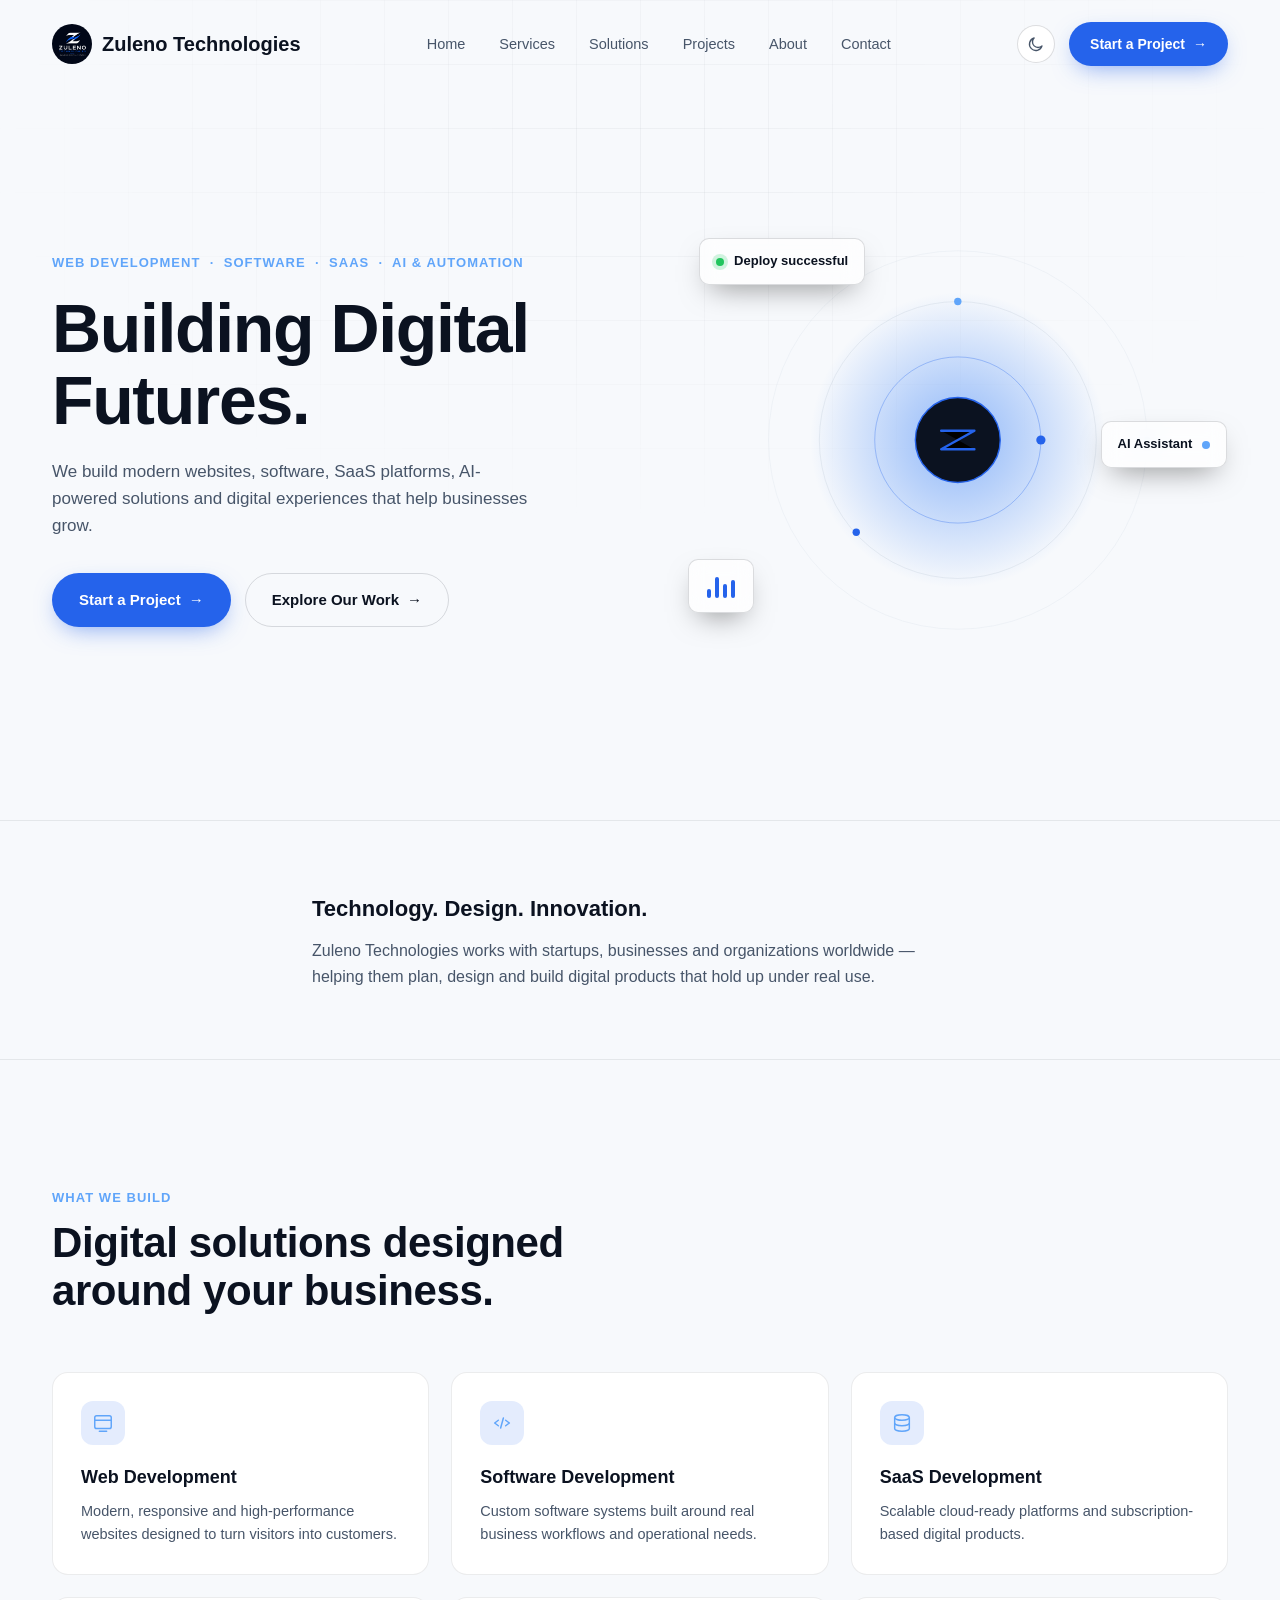
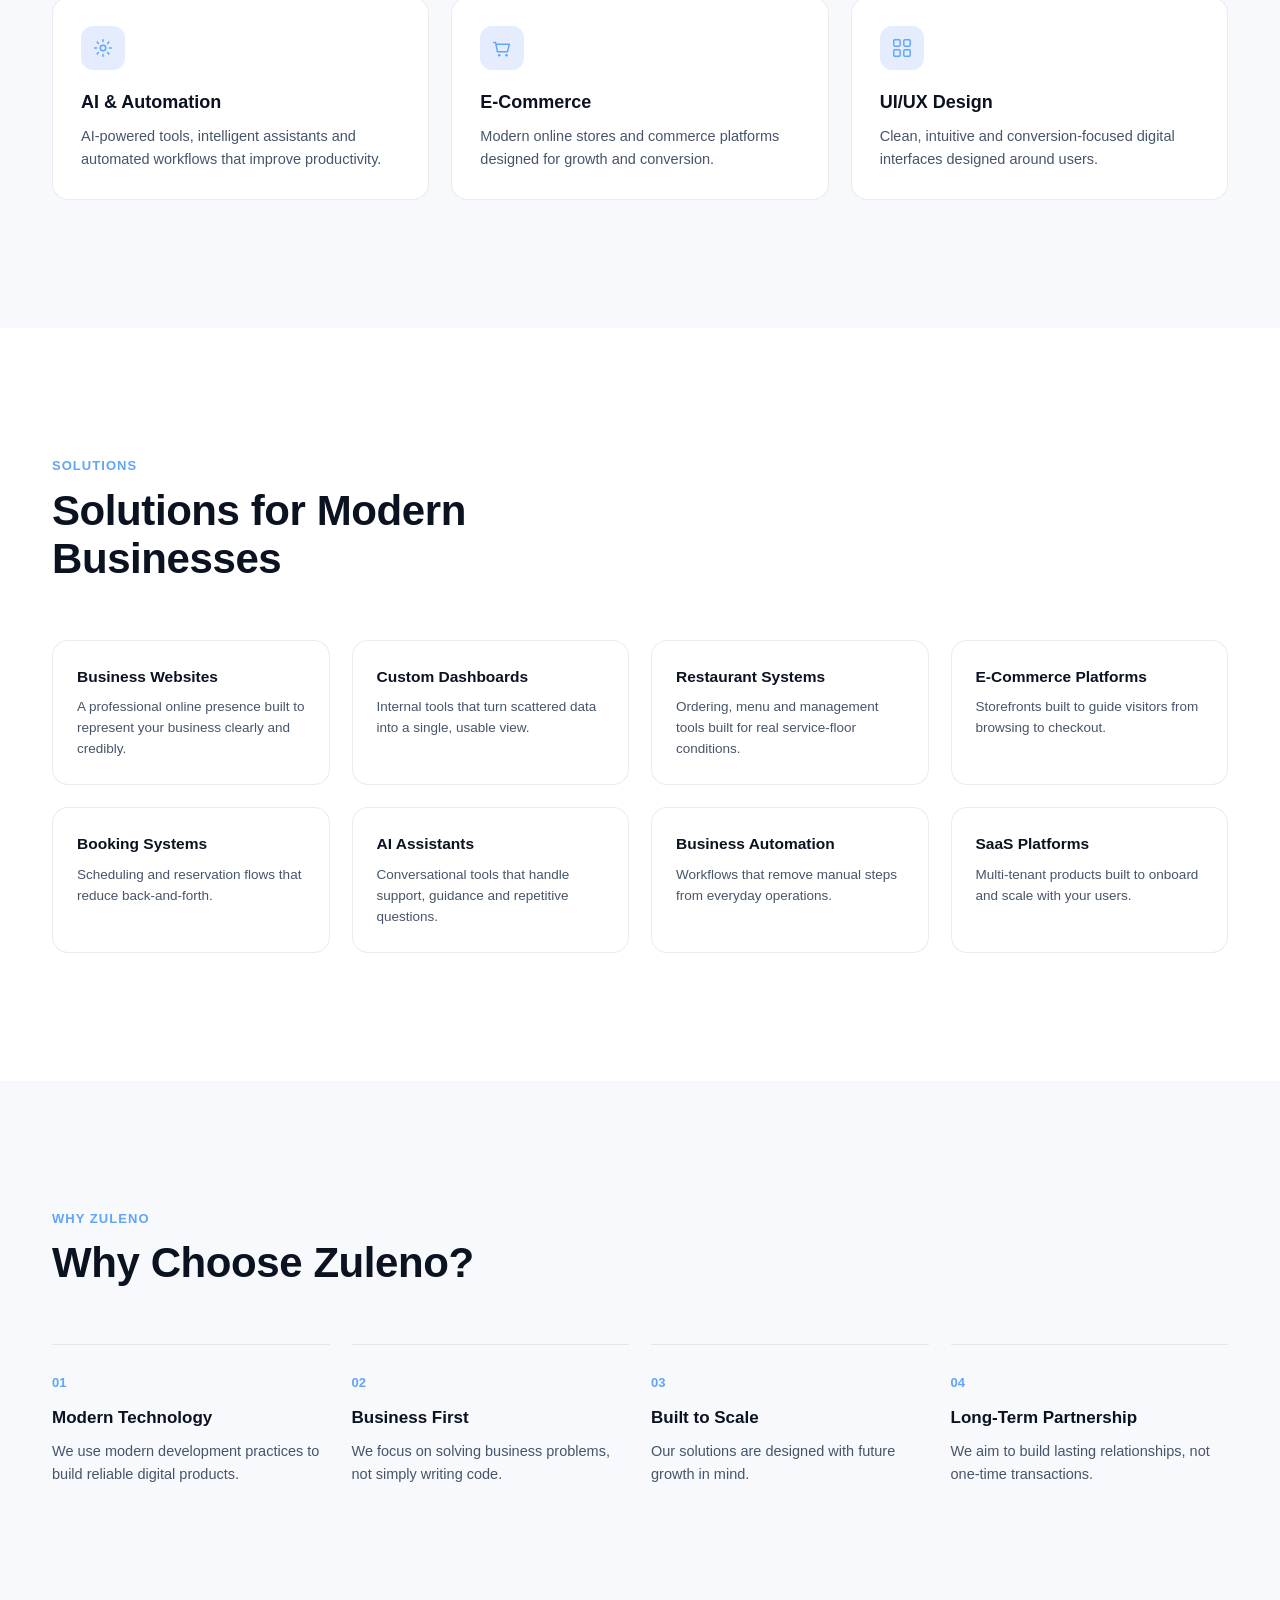
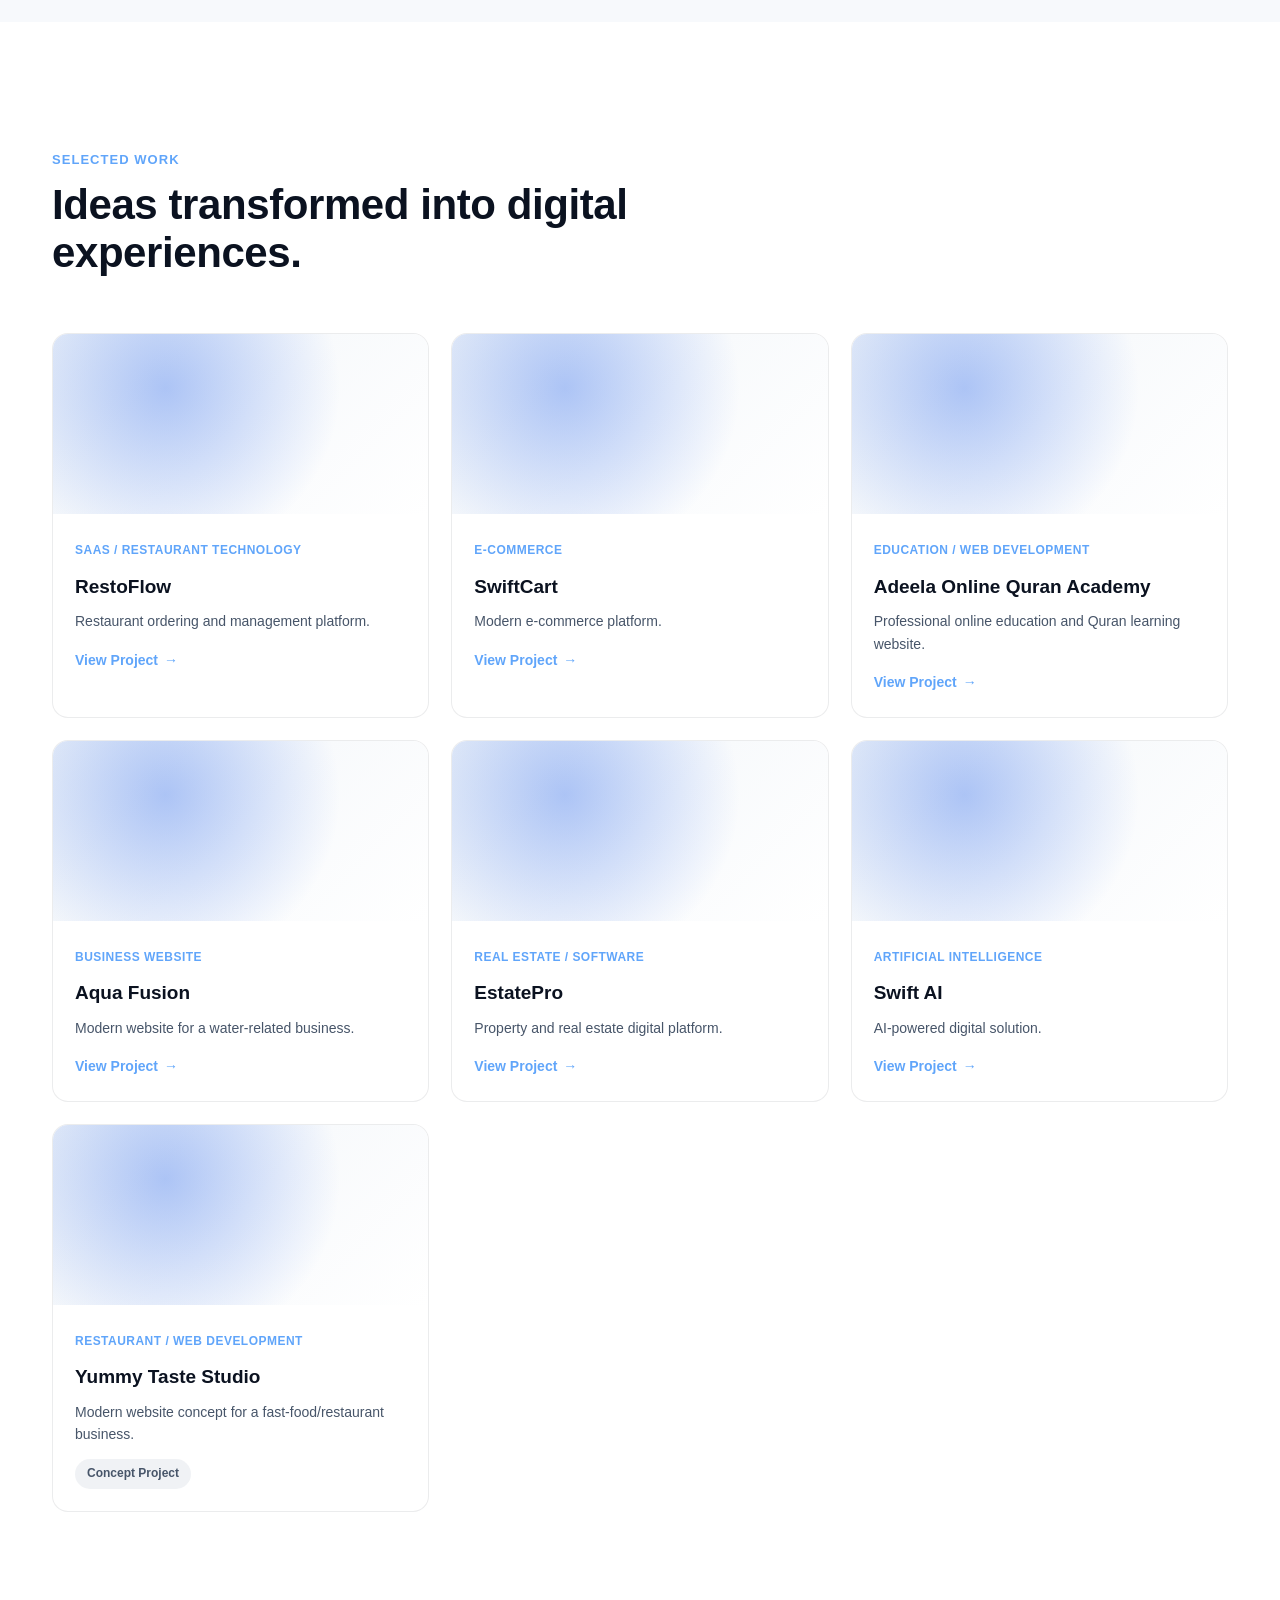
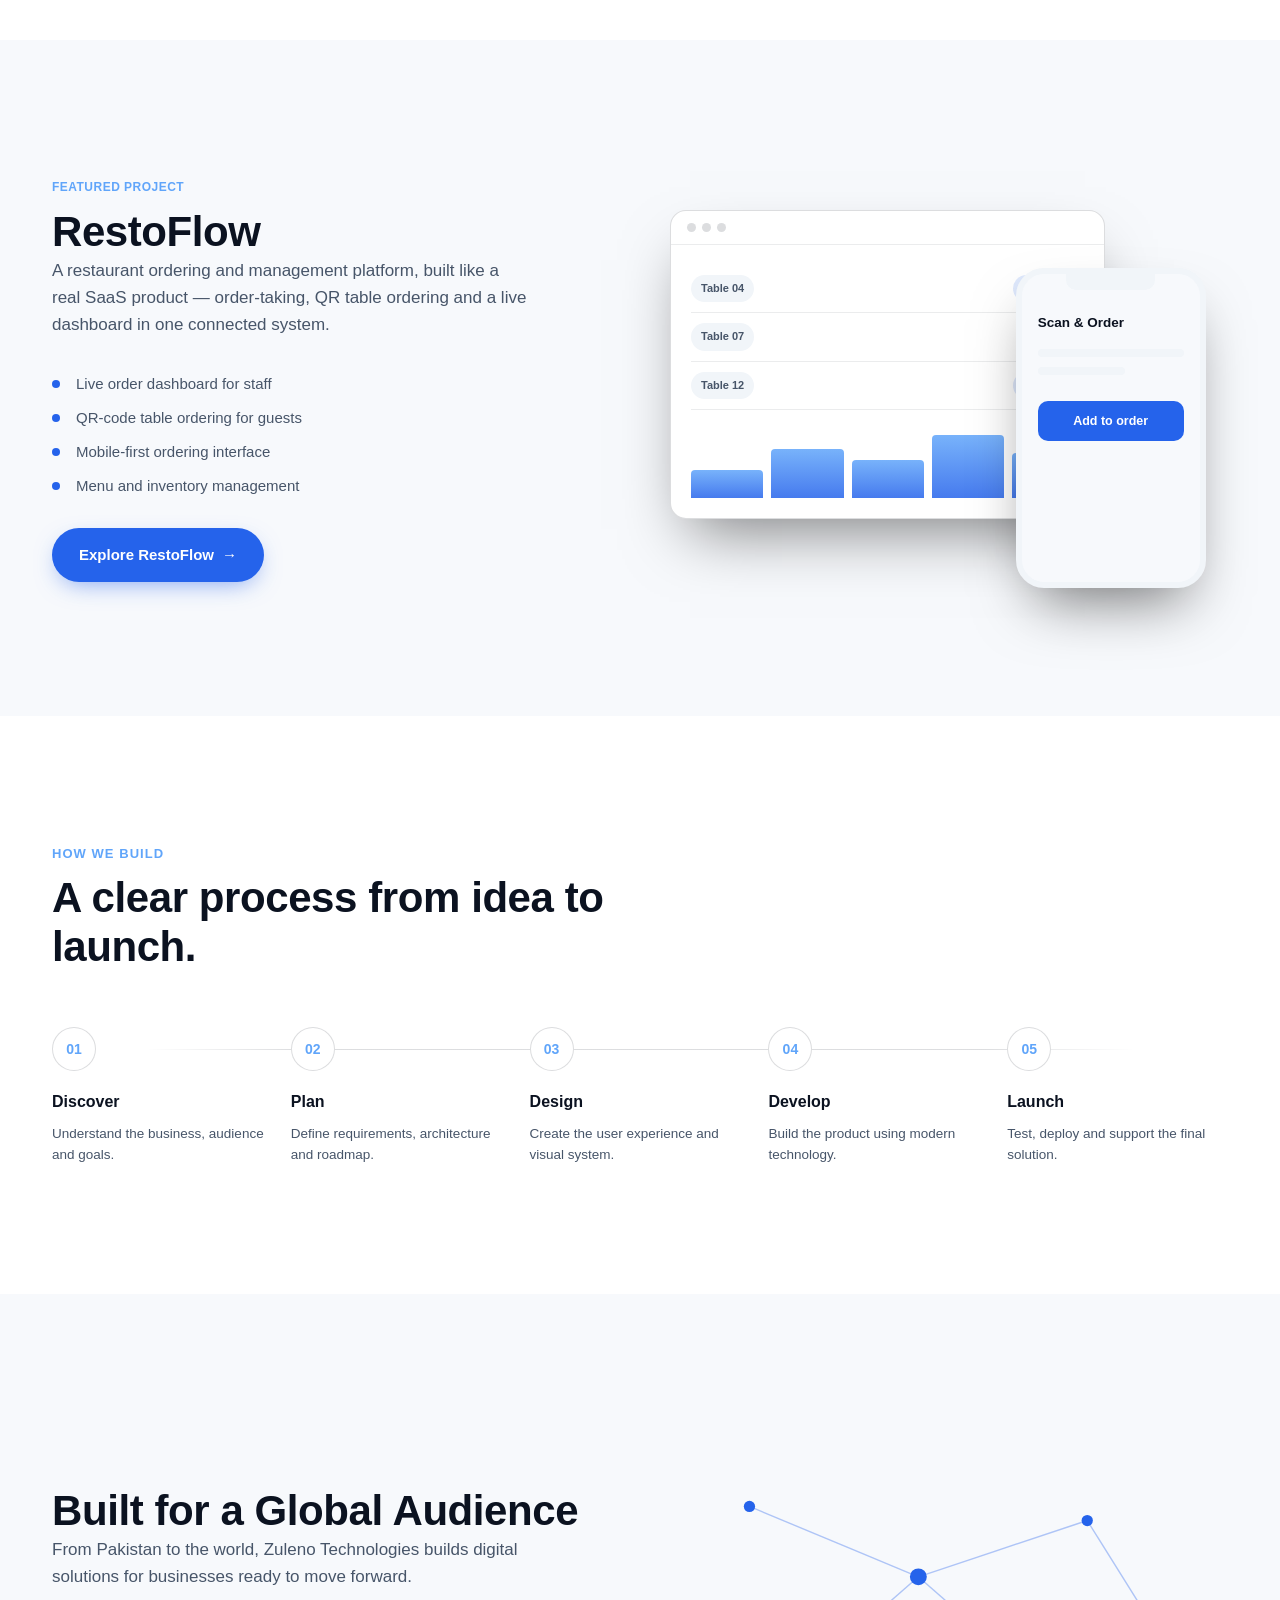
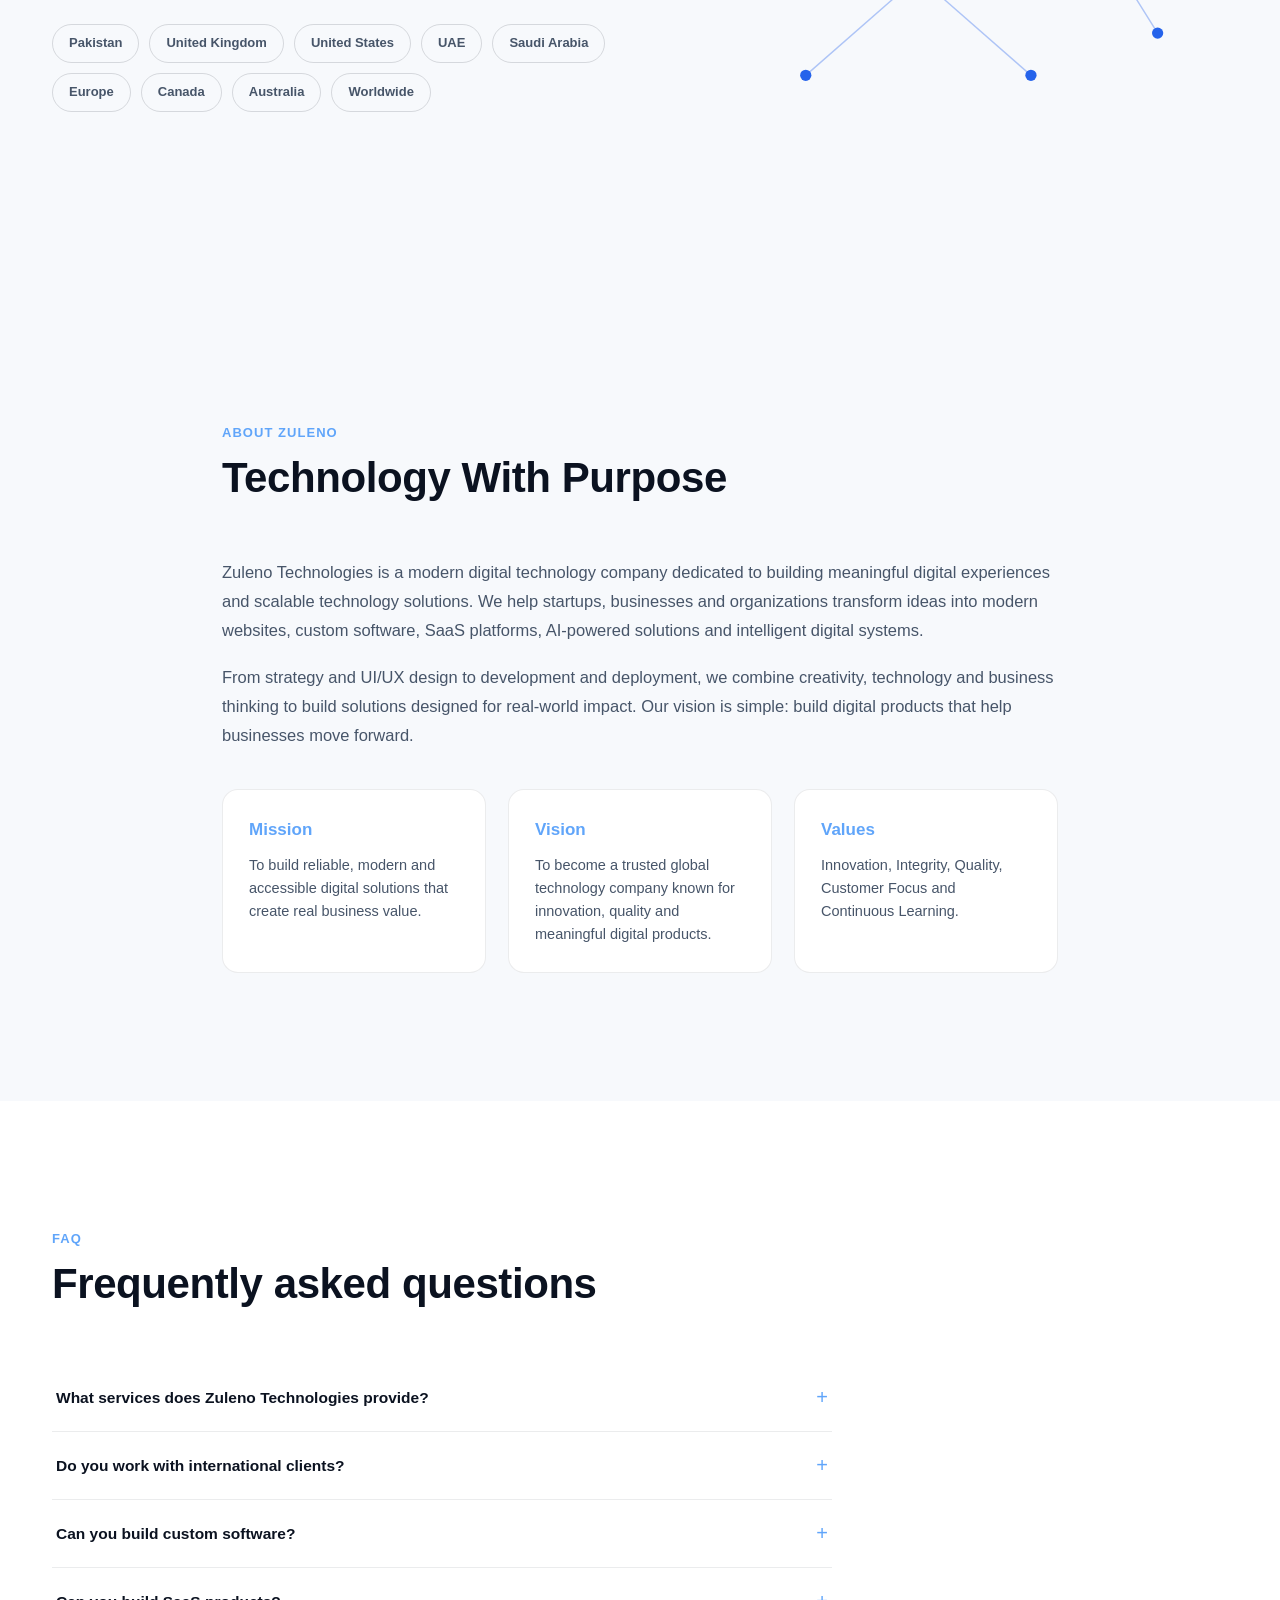
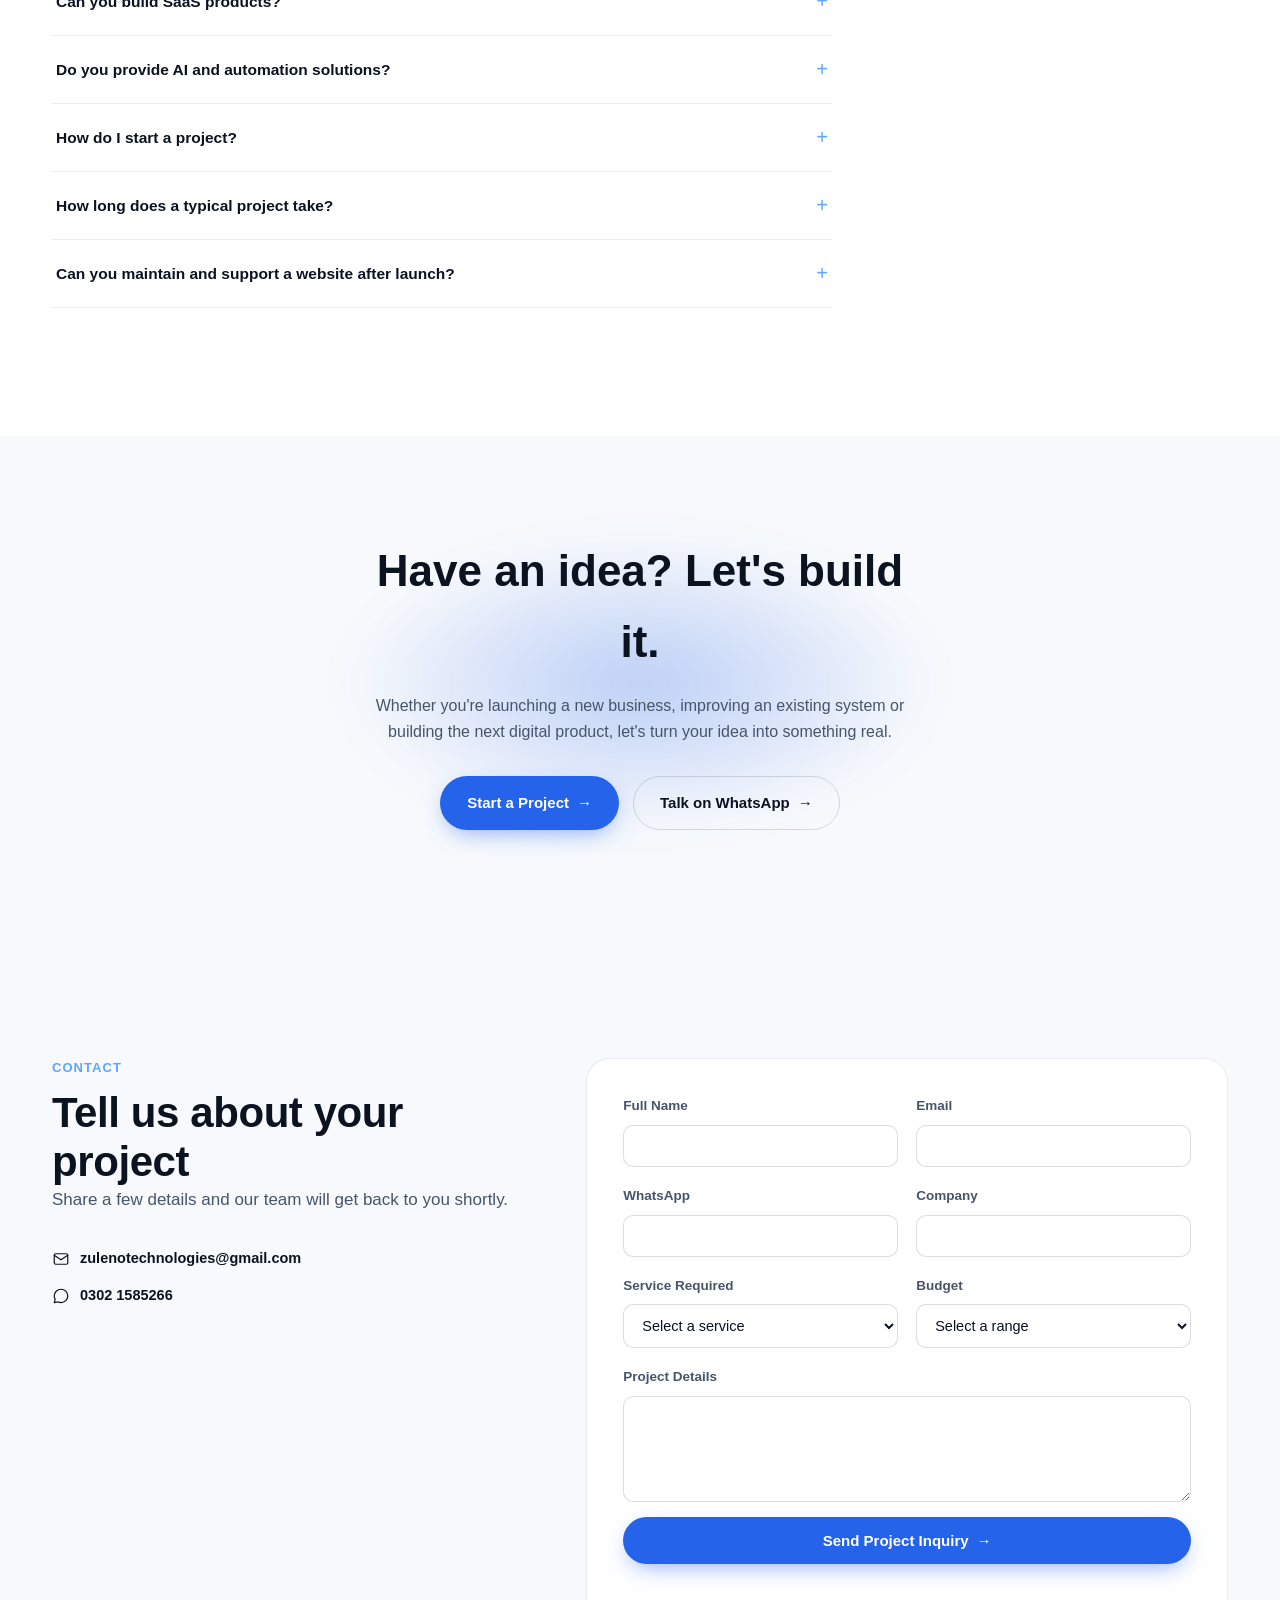
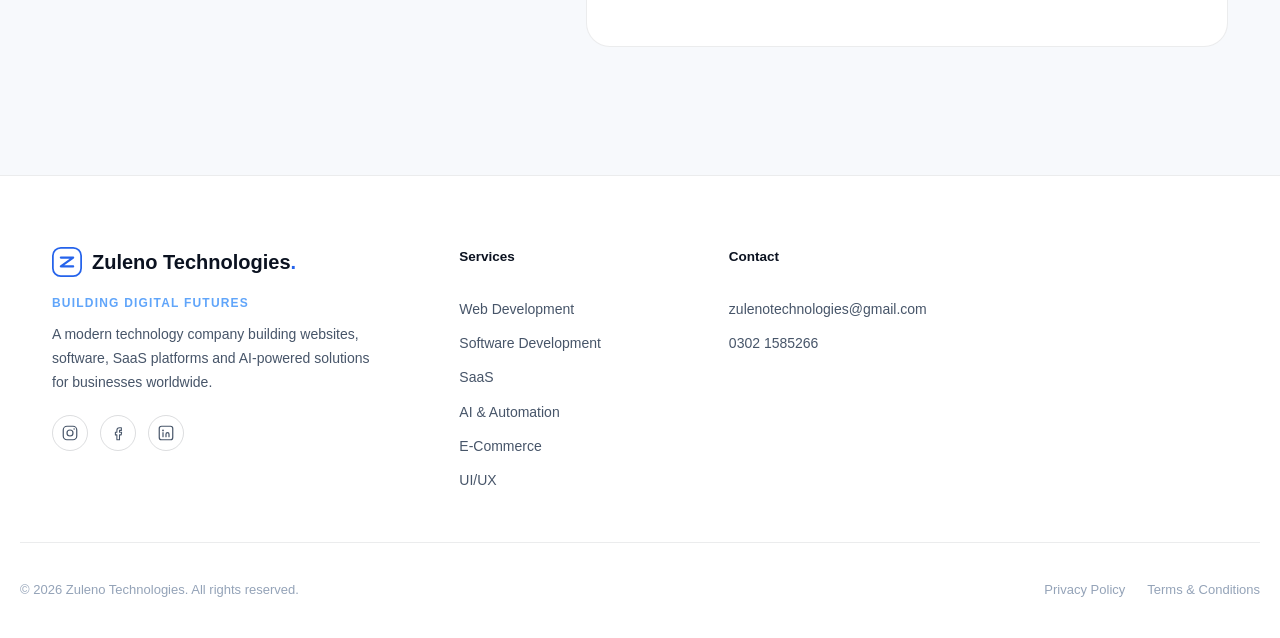
==== commit 2d103696: "Update footer logo and brand name to 'Zuleno Technologies'" ====
--- a/index.html
+++ b/index.html
@@ -25,7 +25,7 @@
     content="We build modern websites, software, SaaS platforms, AI-powered solutions and digital experiences that help businesses grow.">
   <meta name="twitter:image" content="/assets/images/og-cover.jpg">
 
-  <link rel="icon" href="/zuleno-logo-dark.jpeg" type="image/svg+xml">
+  <link rel="icon" href="zuleno-logo-dark.jpeg" type="image/svg+xml">
   <link rel="apple-touch-icon" href="/assets/icons/favicon.svg">
 
   <link rel="preconnect" href="https://fonts.googleapis.com">
@@ -57,7 +57,7 @@
   <header class="navbar" id="navbar">
     <div class="container navbar__inner">
       <a href="#home" class="navbar__logo" aria-label="Zuleno Technologies home">
-        <img src="/zuleno-logo-dark.jpeg" alt="Zuleno Technologies Logo" class="logo-img">
+        <img src="zuleno-logo-dark.jpeg" alt="Zuleno Technologies Logo" class="logo-img">
         <span class="logo-word">Zuleno Technologies</span>
       </a>
 
@@ -769,14 +769,14 @@
   <footer class="footer">
     <div class="container footer__inner">
       <div class="footer__brand">
-        <a href="#home" class="navbar__logo">
+        <a href="zuleno-logo-dark.jpeg" class="navbar__logo">
           <svg class="logo-mark" width="30" height="30" viewBox="0 0 34 34" fill="none" aria-hidden="true">
             <rect x="1" y="1" width="32" height="32" rx="9" stroke="#2563EB" stroke-width="2" />
             <path d="M10 12H24L10 22H24" stroke="#2563EB" stroke-width="2.4" stroke-linecap="round"
               stroke-linejoin="round" />
           </svg>
-          <span class="logo-word">Zuleno<span class="logo-word__accent">.</span></span>
-        </a>
+          <span class="logo-word">Zuleno Technologies<span class="logo-word__accent">.</span></span>
+        </a> 
         <p class="footer__tagline">BUILDING DIGITAL FUTURES</p>
         <p class="footer__desc">A modern technology company building websites, software, SaaS platforms and AI-powered
           solutions for businesses worldwide.</p>
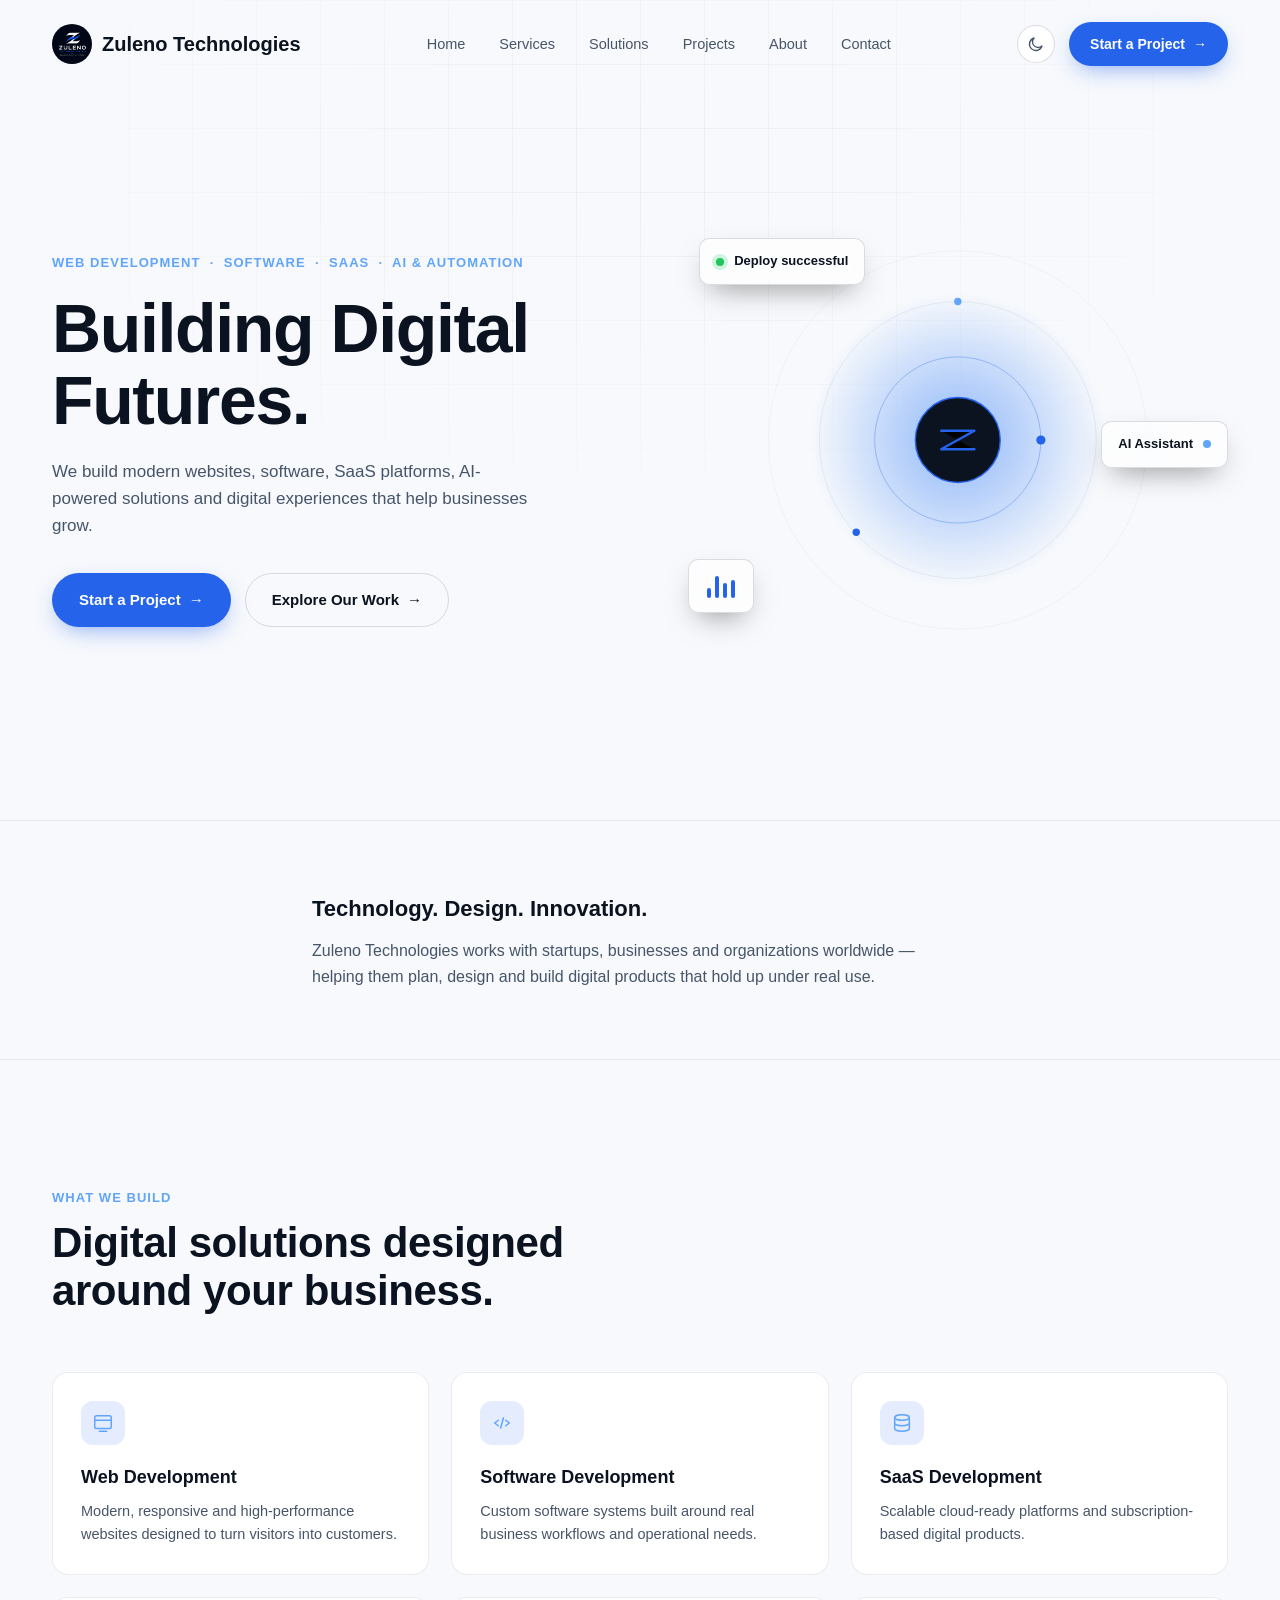
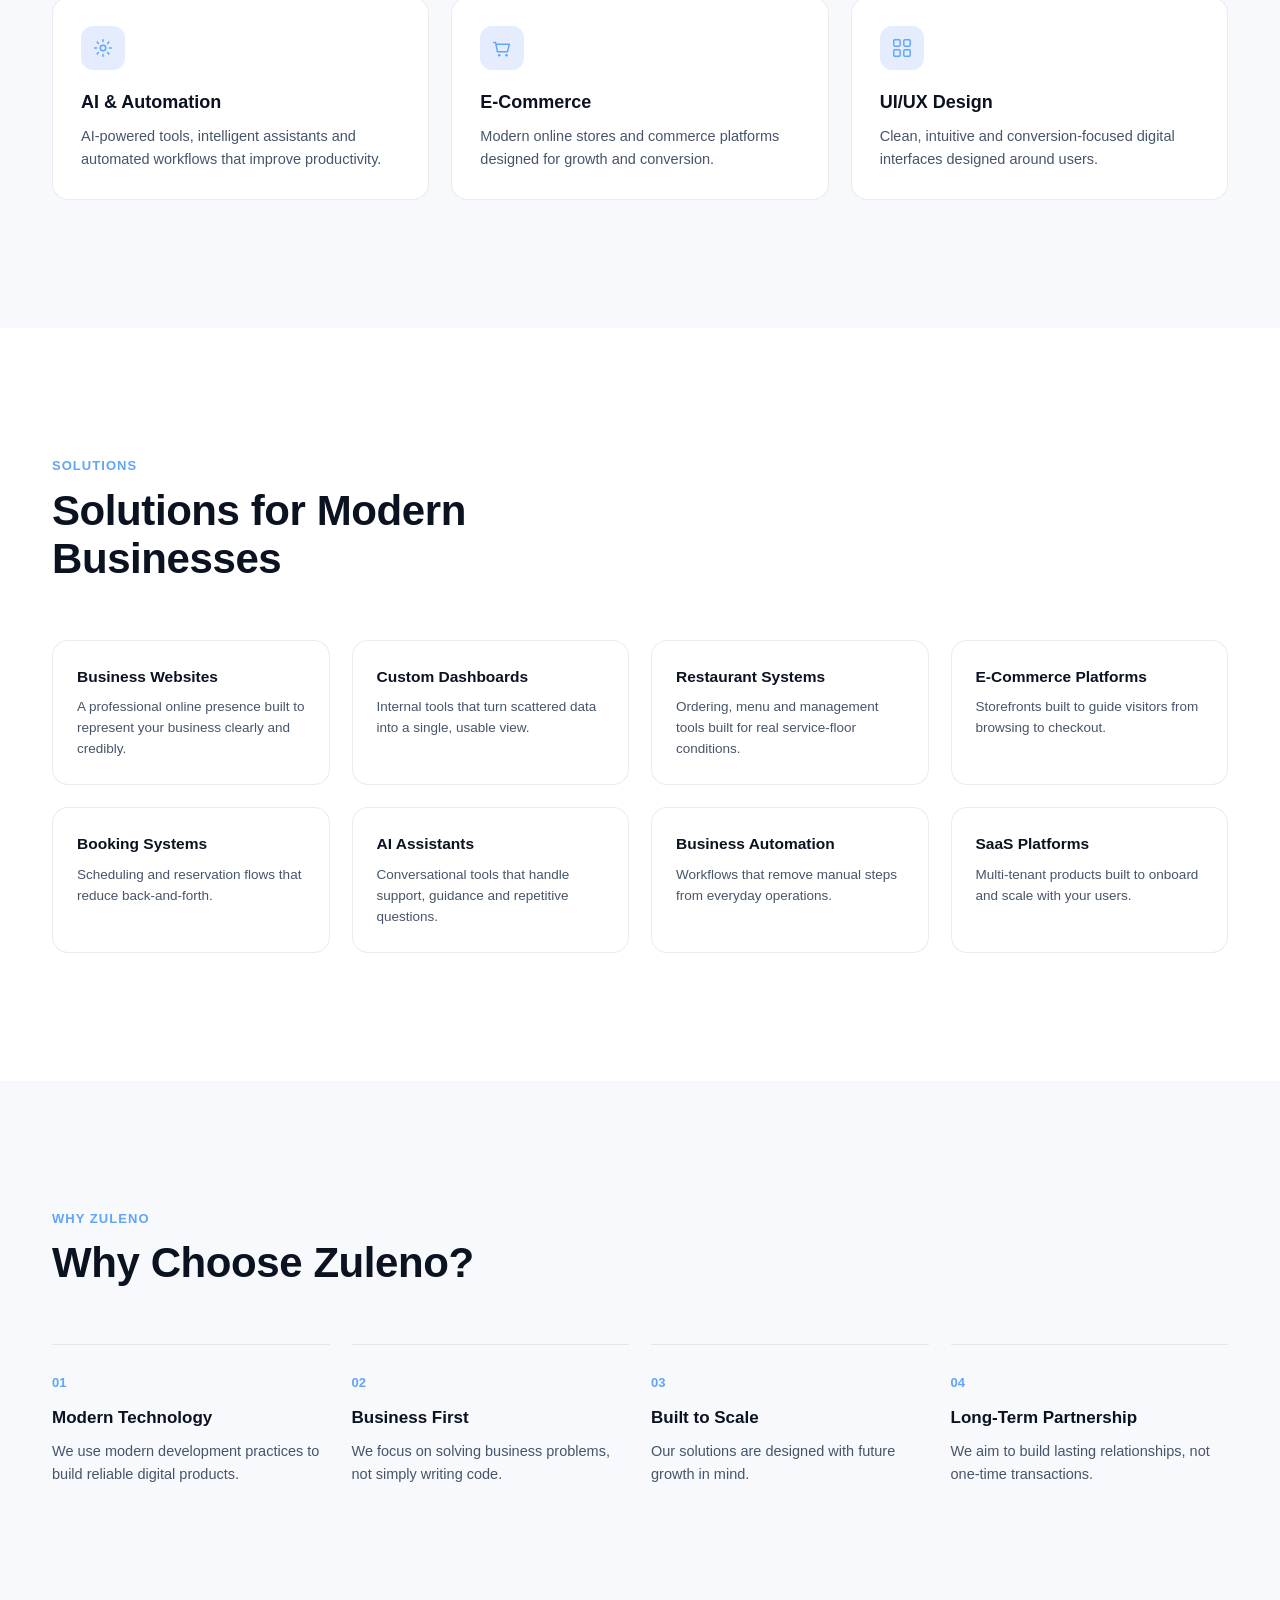
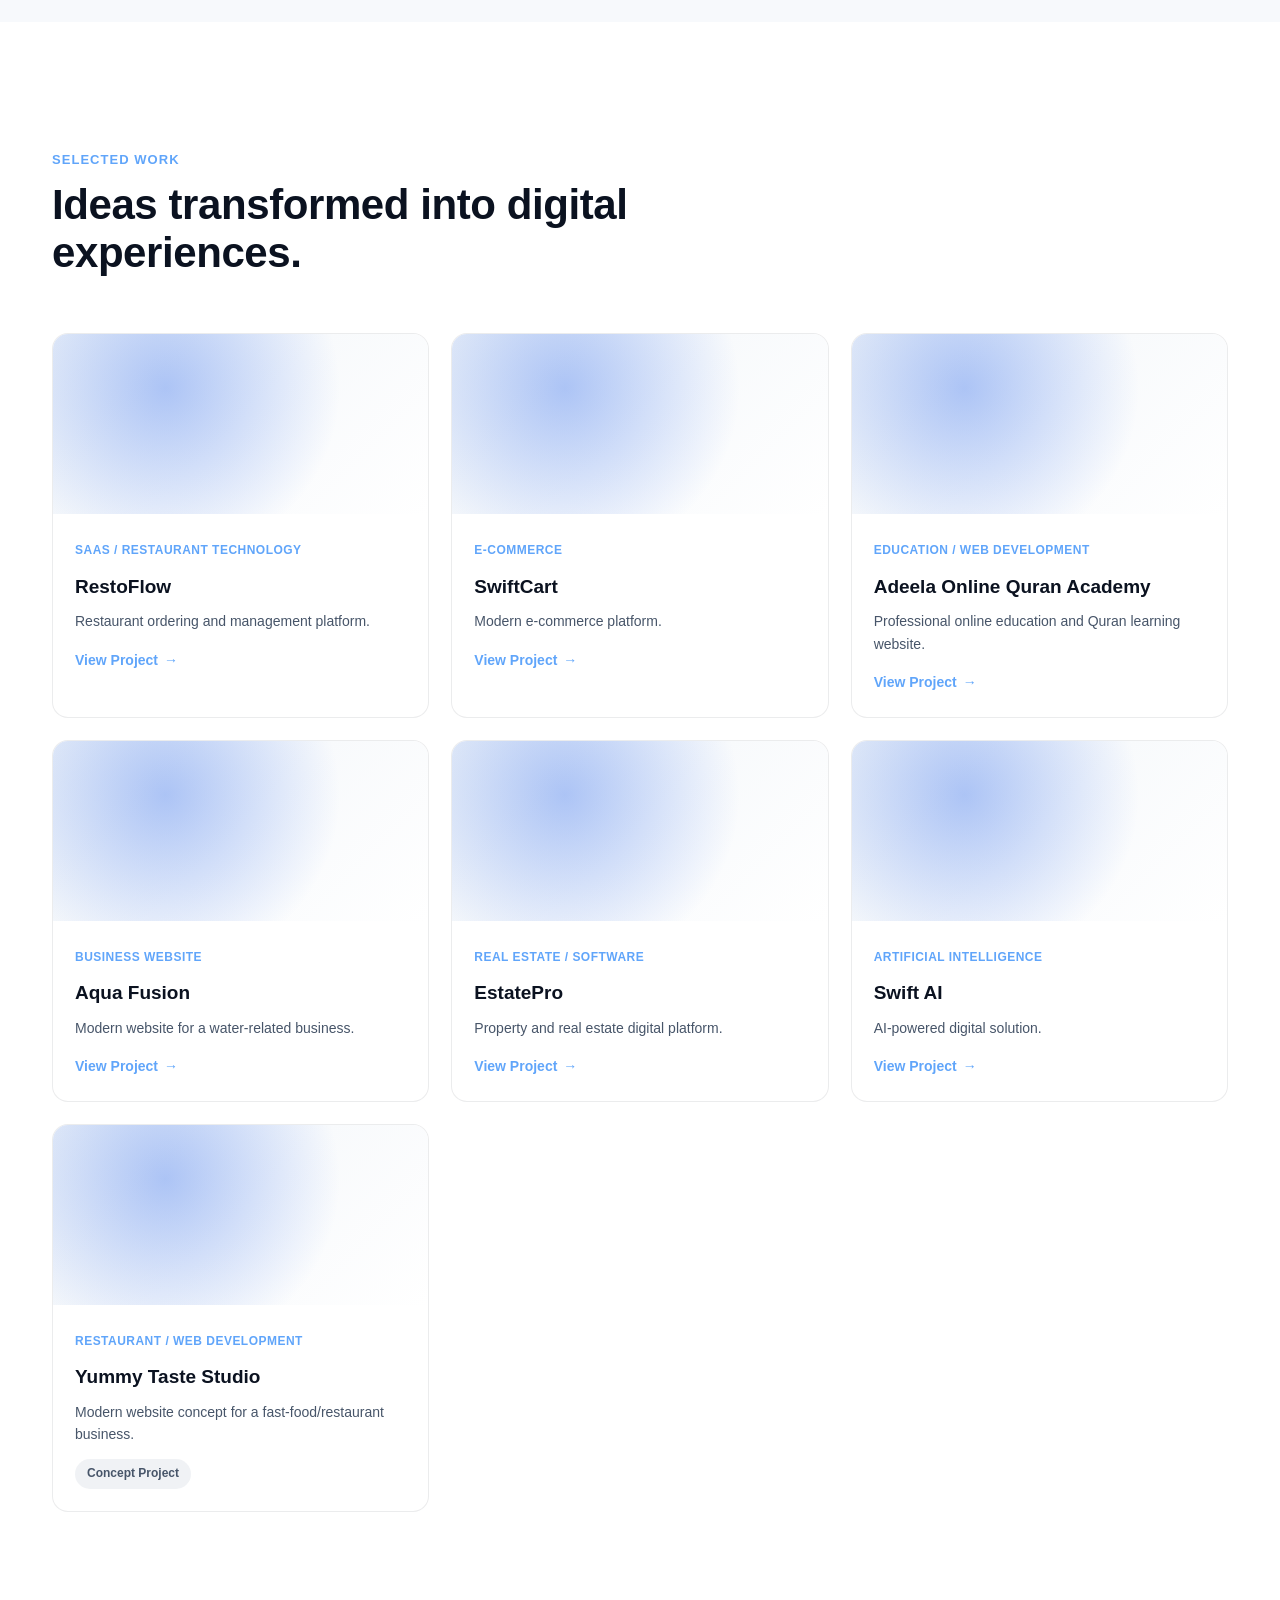
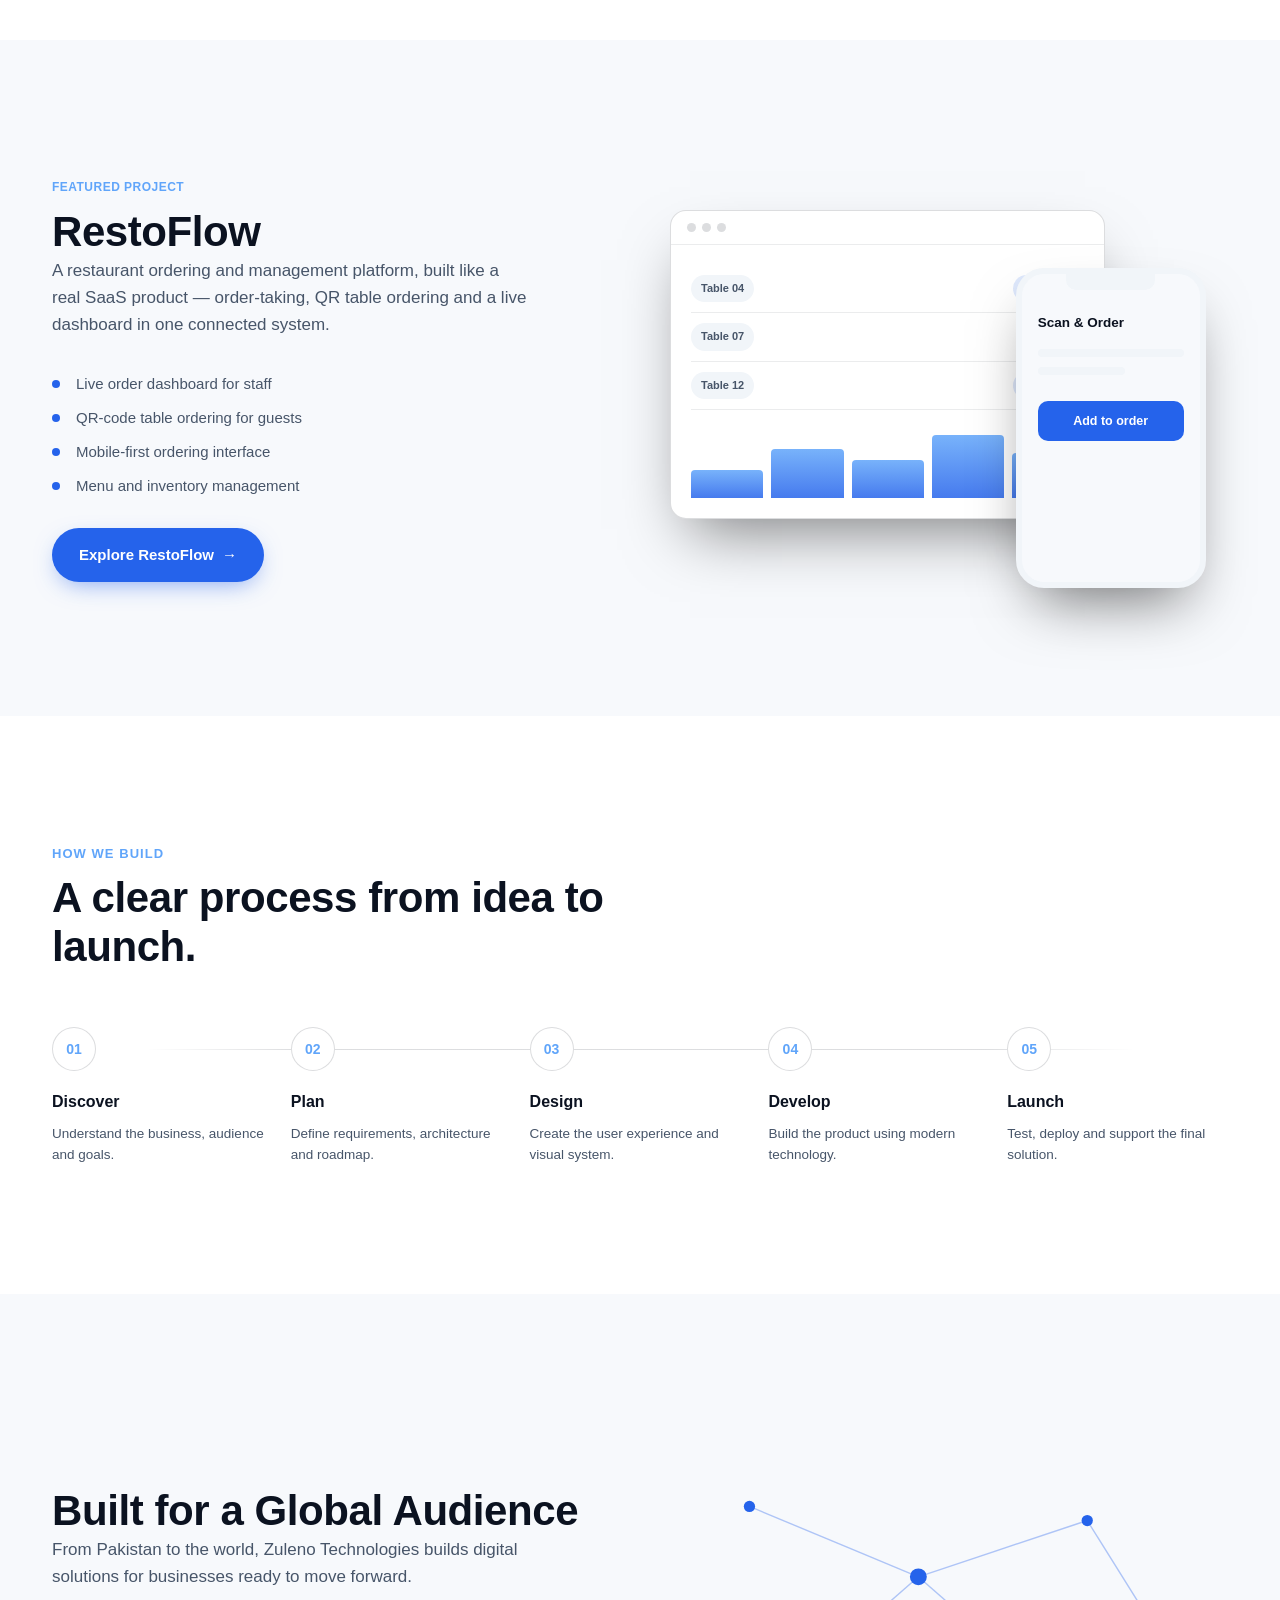
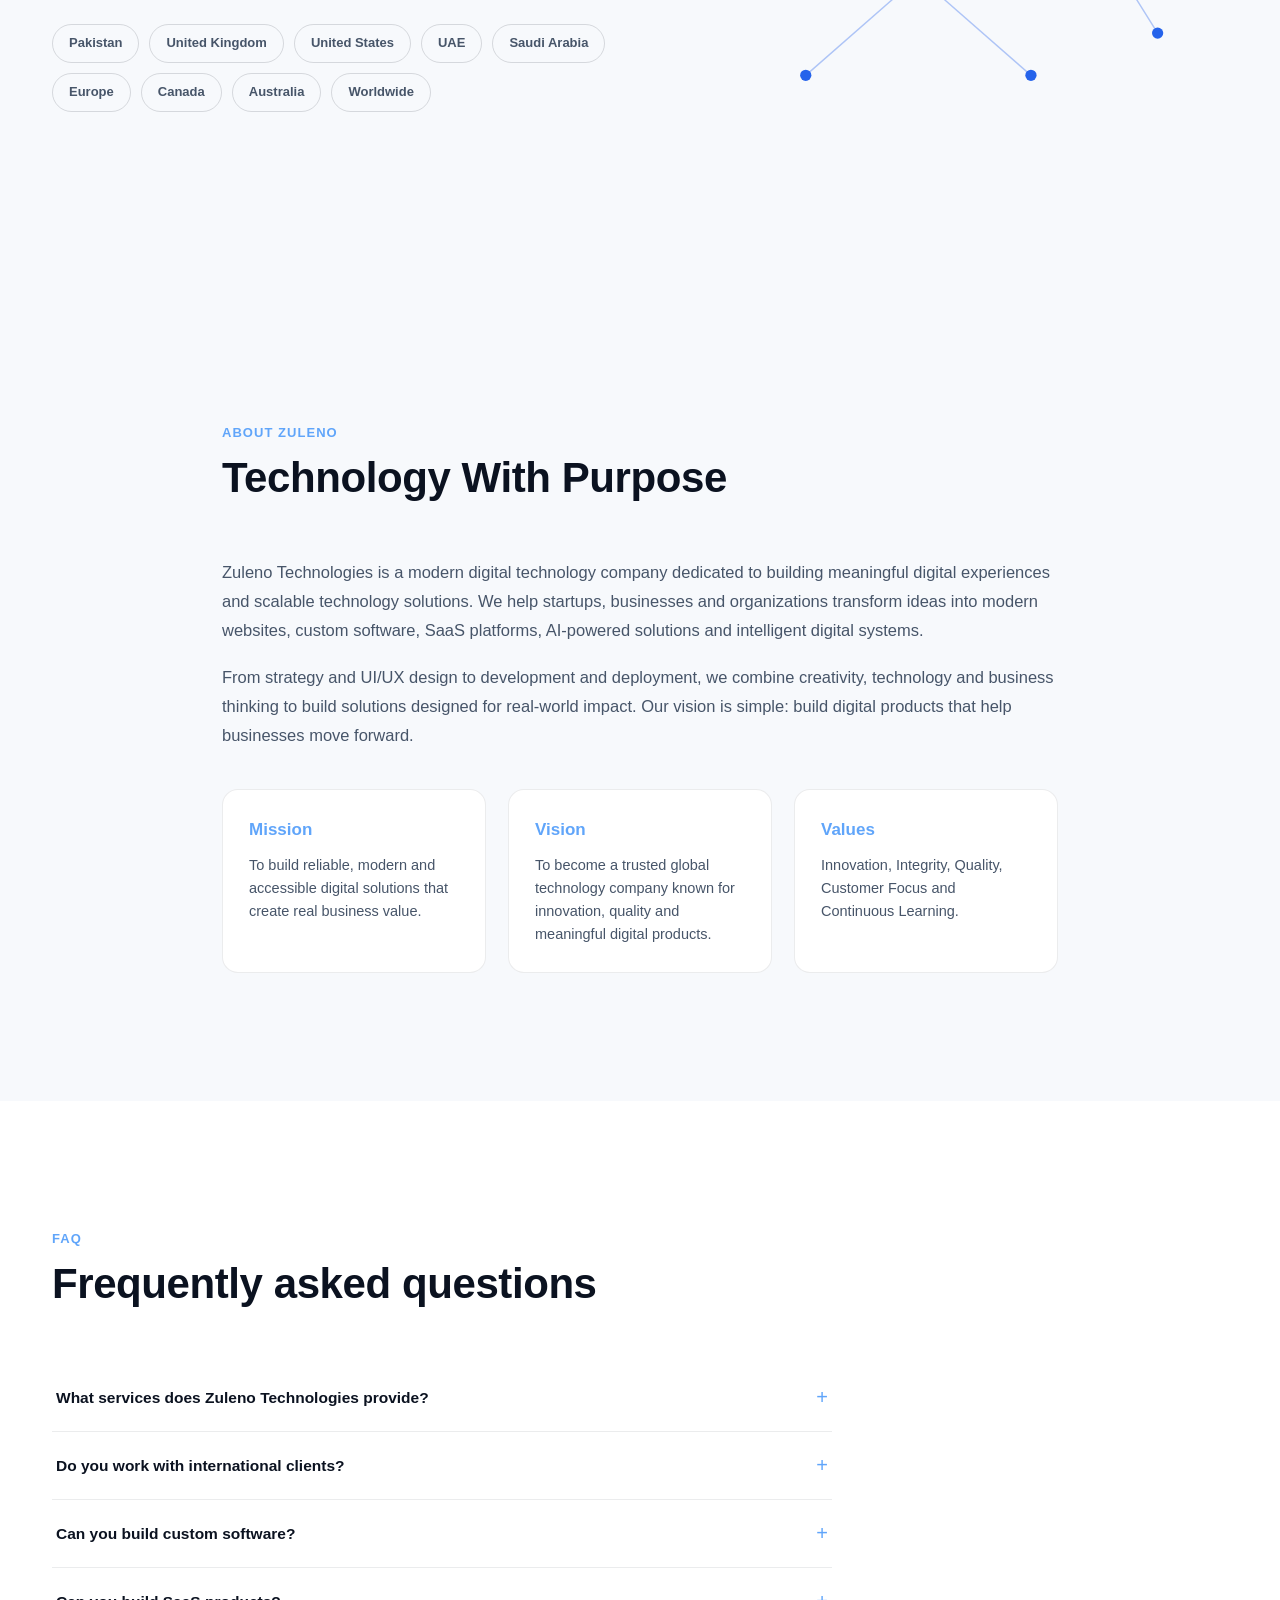
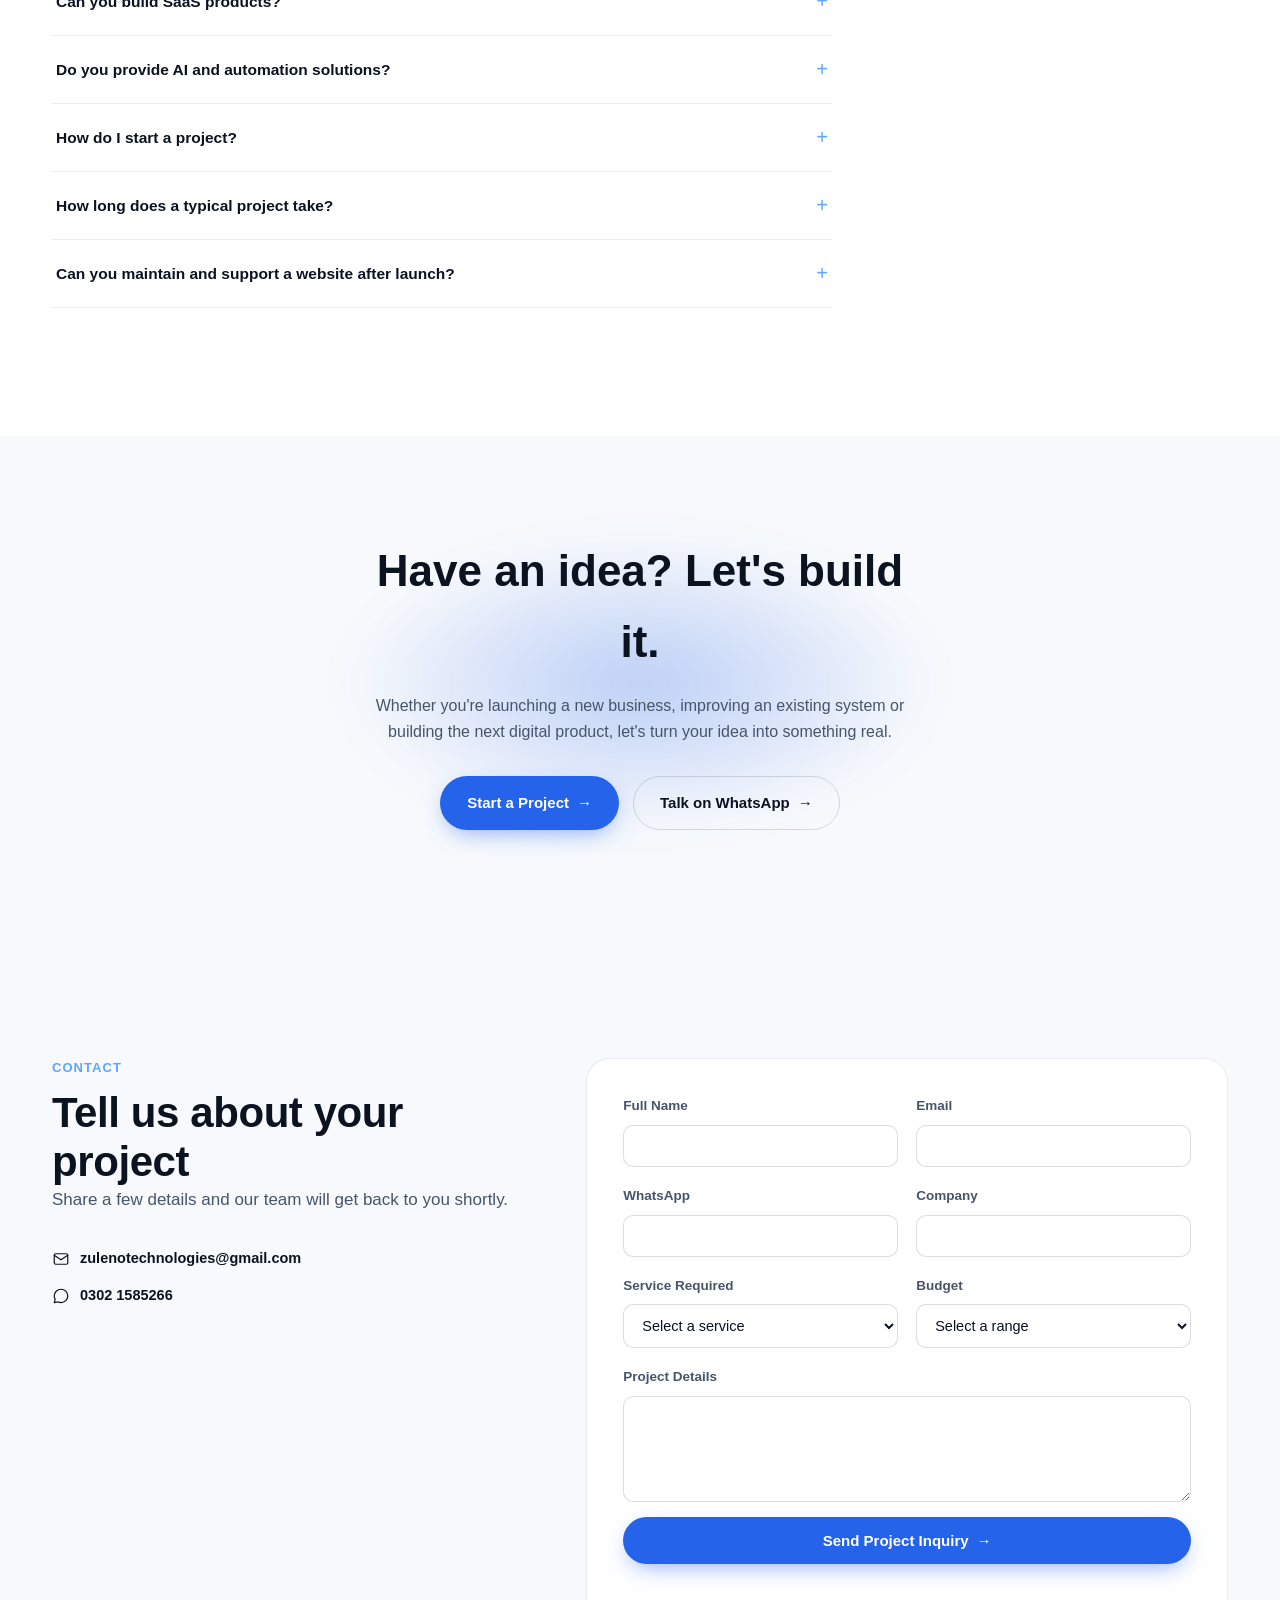
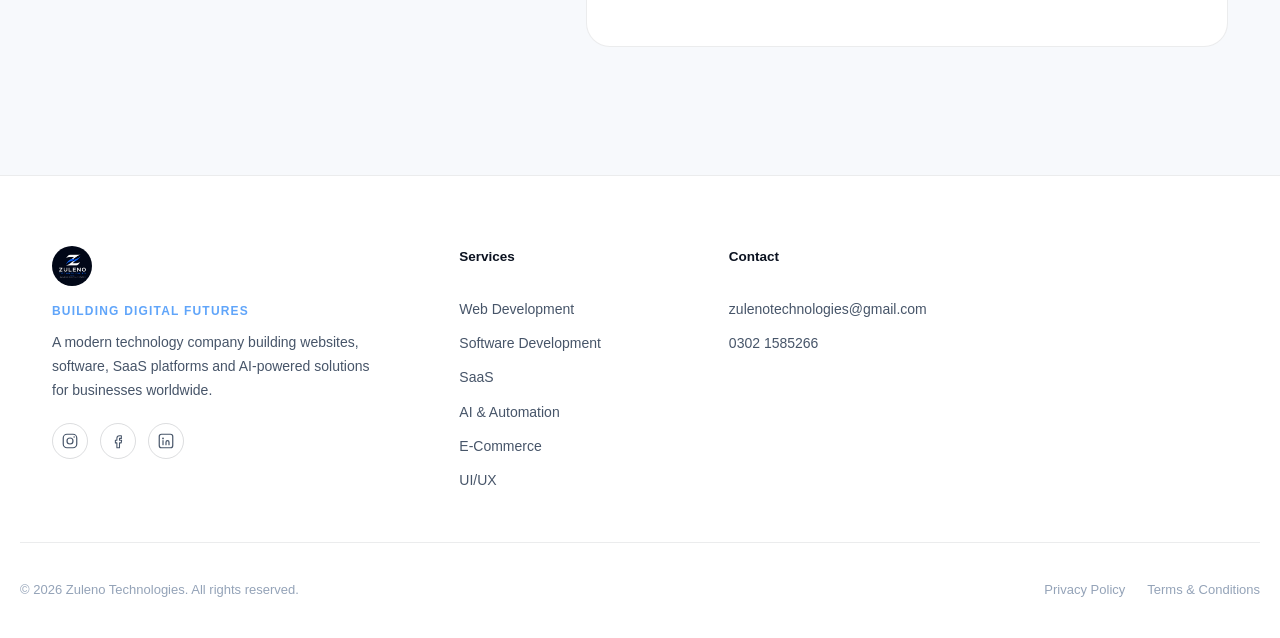
==== commit 977ce31f: "Replace logo link with image element in footer" ====
--- a/index.html
+++ b/index.html
@@ -769,14 +769,7 @@
   <footer class="footer">
     <div class="container footer__inner">
       <div class="footer__brand">
-        <a href="zuleno-logo-dark.jpeg" class="navbar__logo">
-          <svg class="logo-mark" width="30" height="30" viewBox="0 0 34 34" fill="none" aria-hidden="true">
-            <rect x="1" y="1" width="32" height="32" rx="9" stroke="#2563EB" stroke-width="2" />
-            <path d="M10 12H24L10 22H24" stroke="#2563EB" stroke-width="2.4" stroke-linecap="round"
-              stroke-linejoin="round" />
-          </svg>
-          <span class="logo-word">Zuleno Technologies<span class="logo-word__accent">.</span></span>
-        </a> 
+         <img src="zuleno-logo-dark.jpeg" alt="Zuleno Technologies Logo" class="logo-img">
         <p class="footer__tagline">BUILDING DIGITAL FUTURES</p>
         <p class="footer__desc">A modern technology company building websites, software, SaaS platforms and AI-powered
           solutions for businesses worldwide.</p>
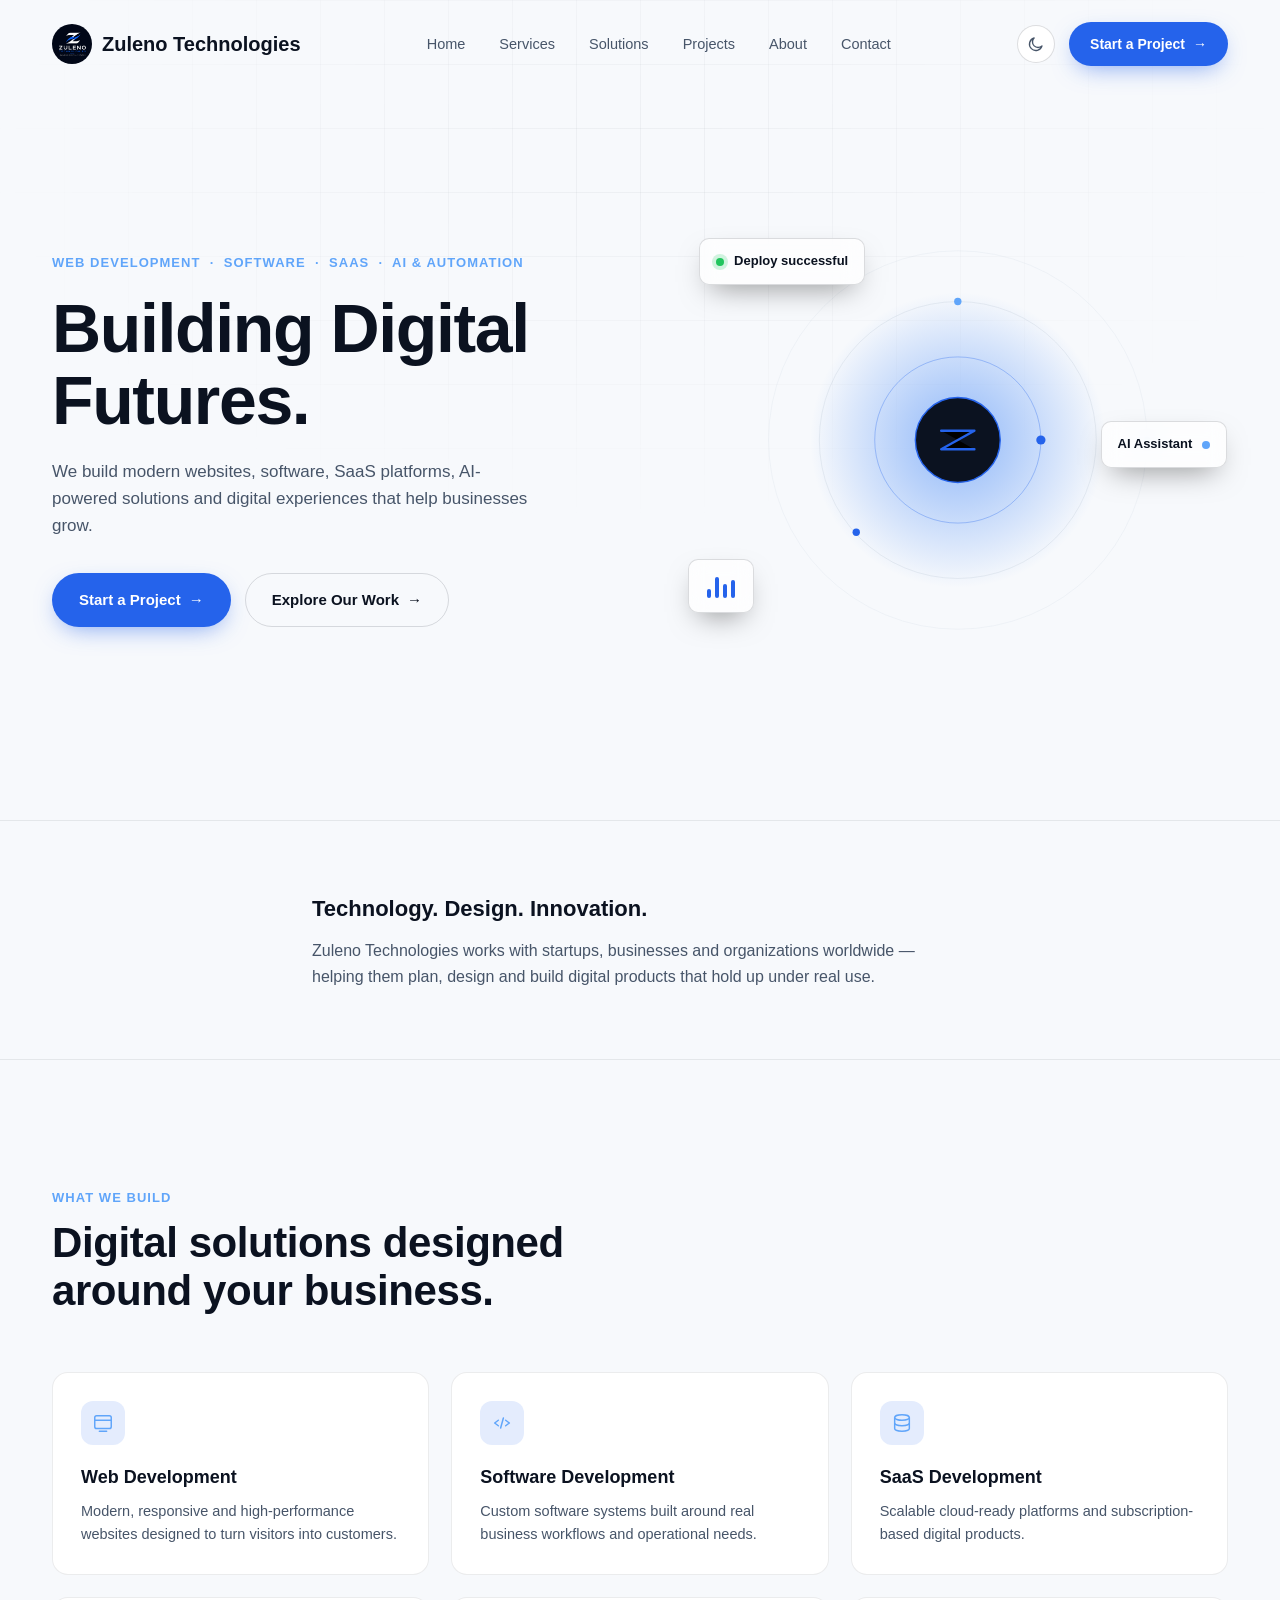
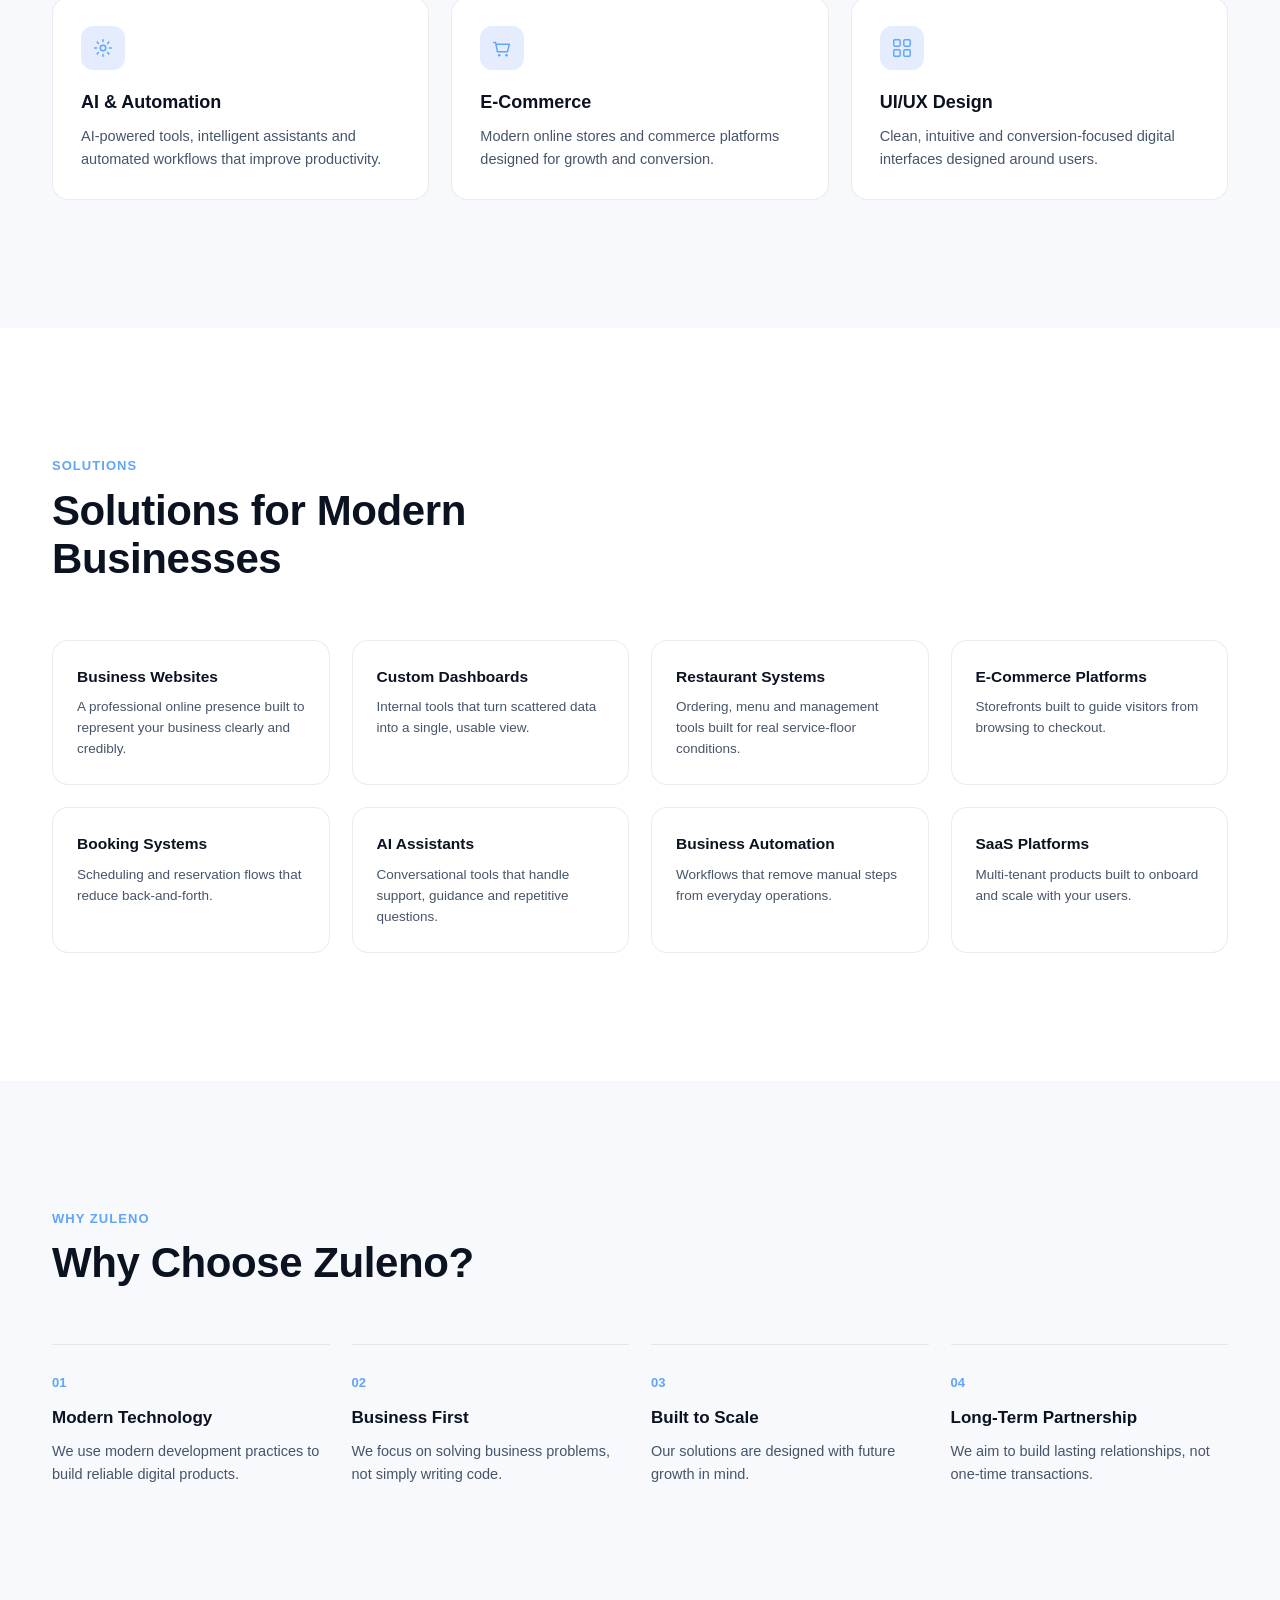
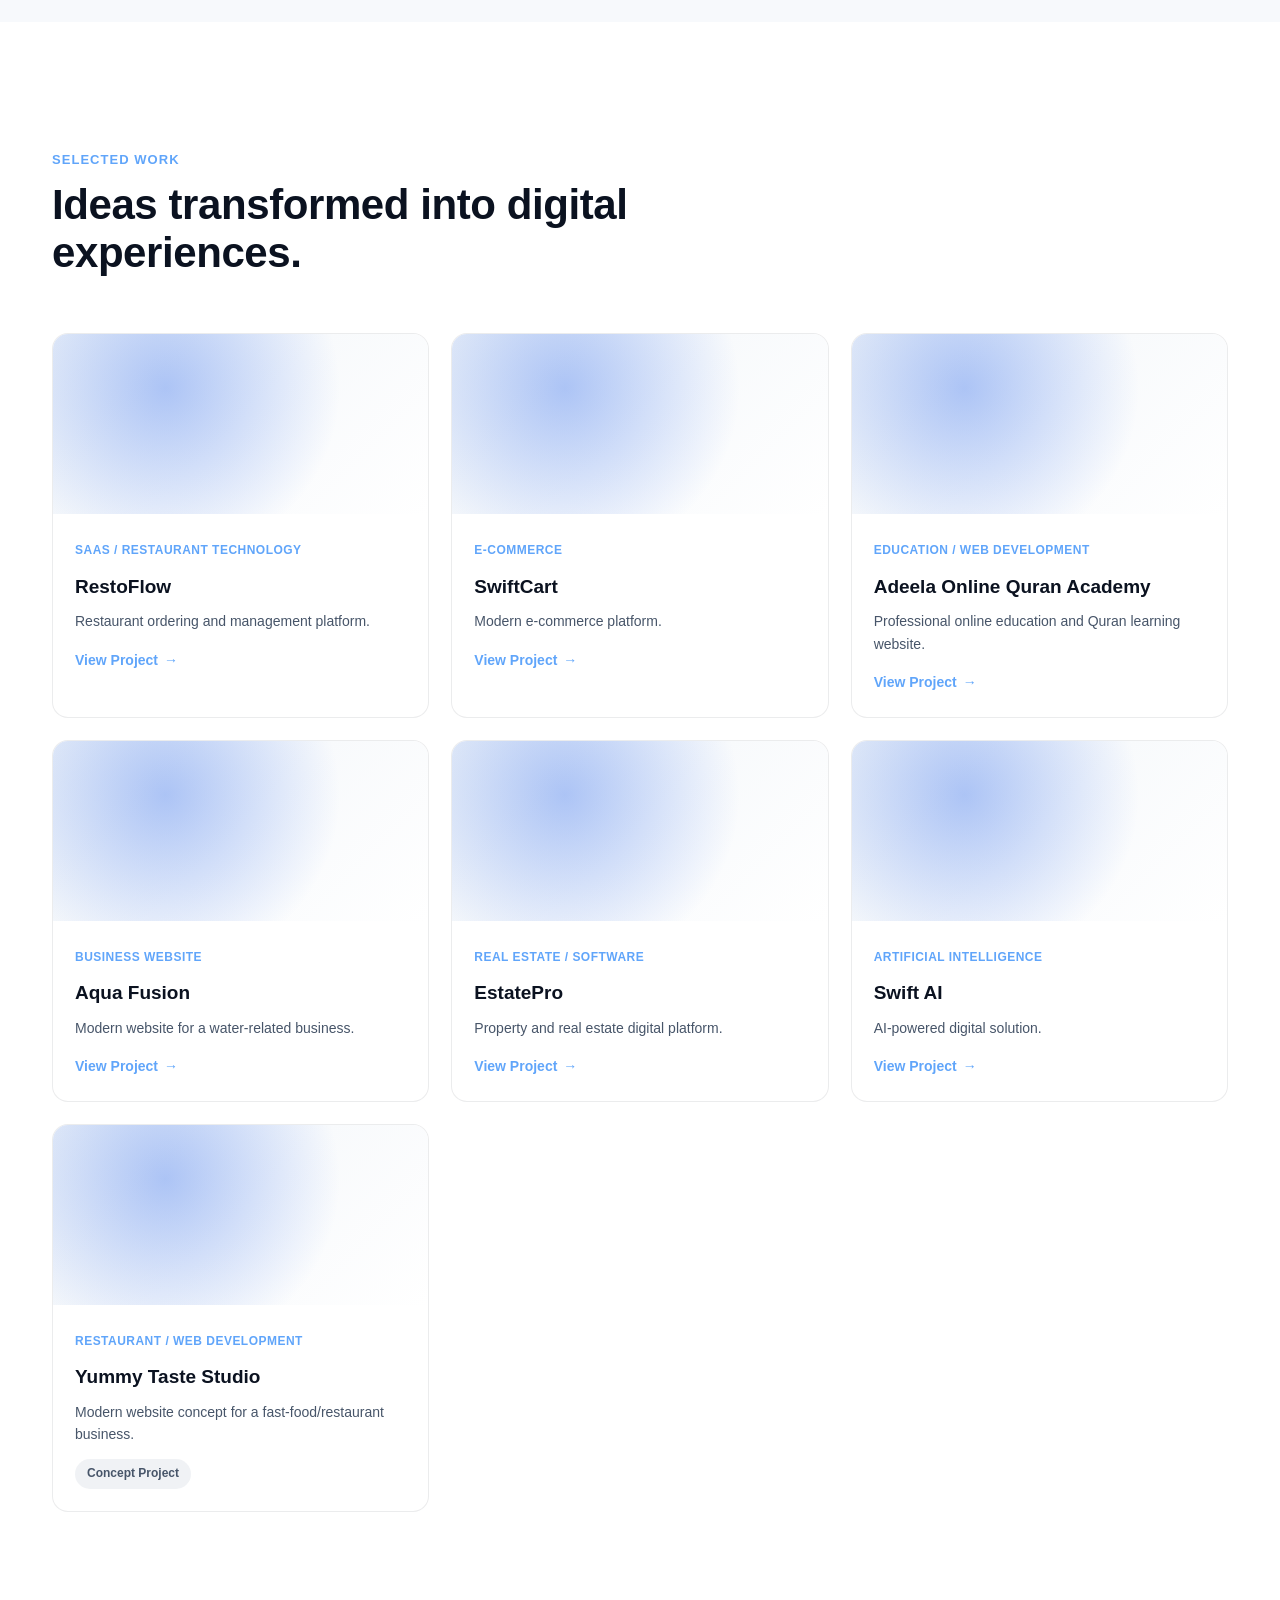
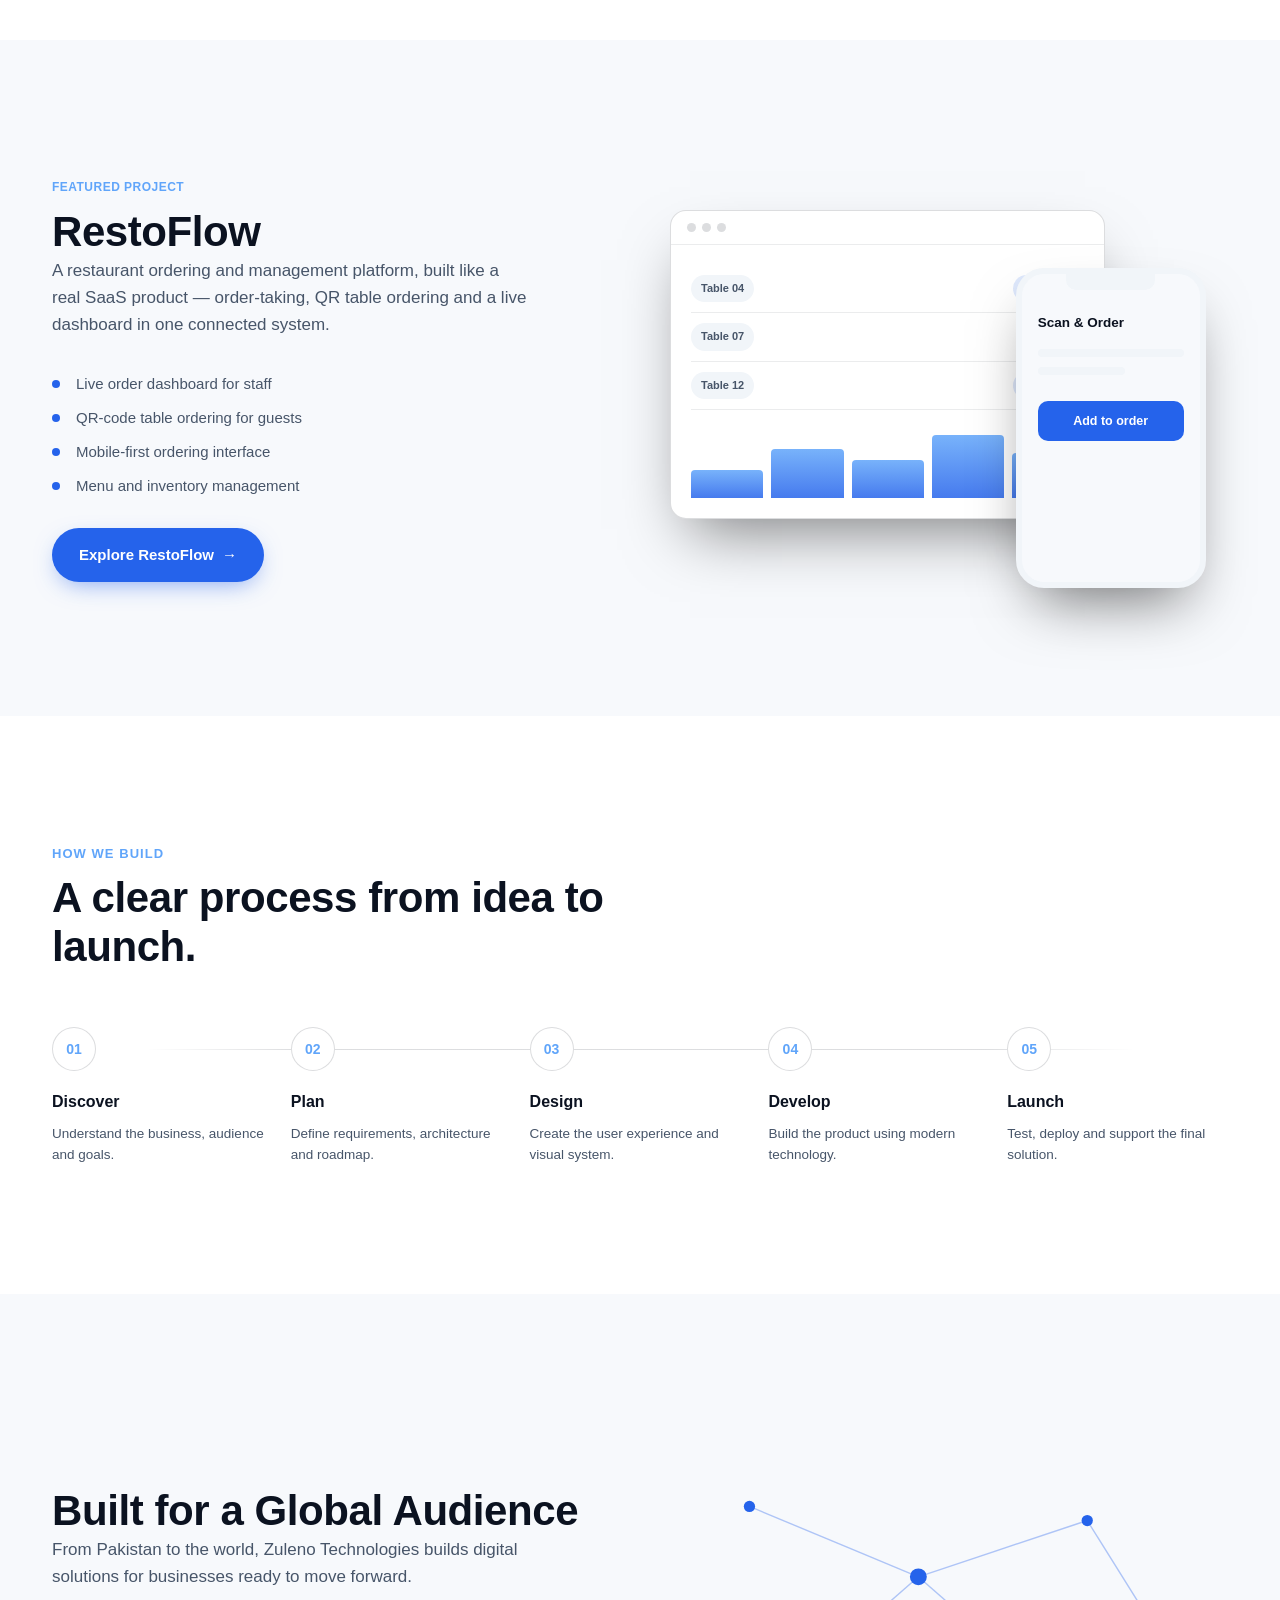
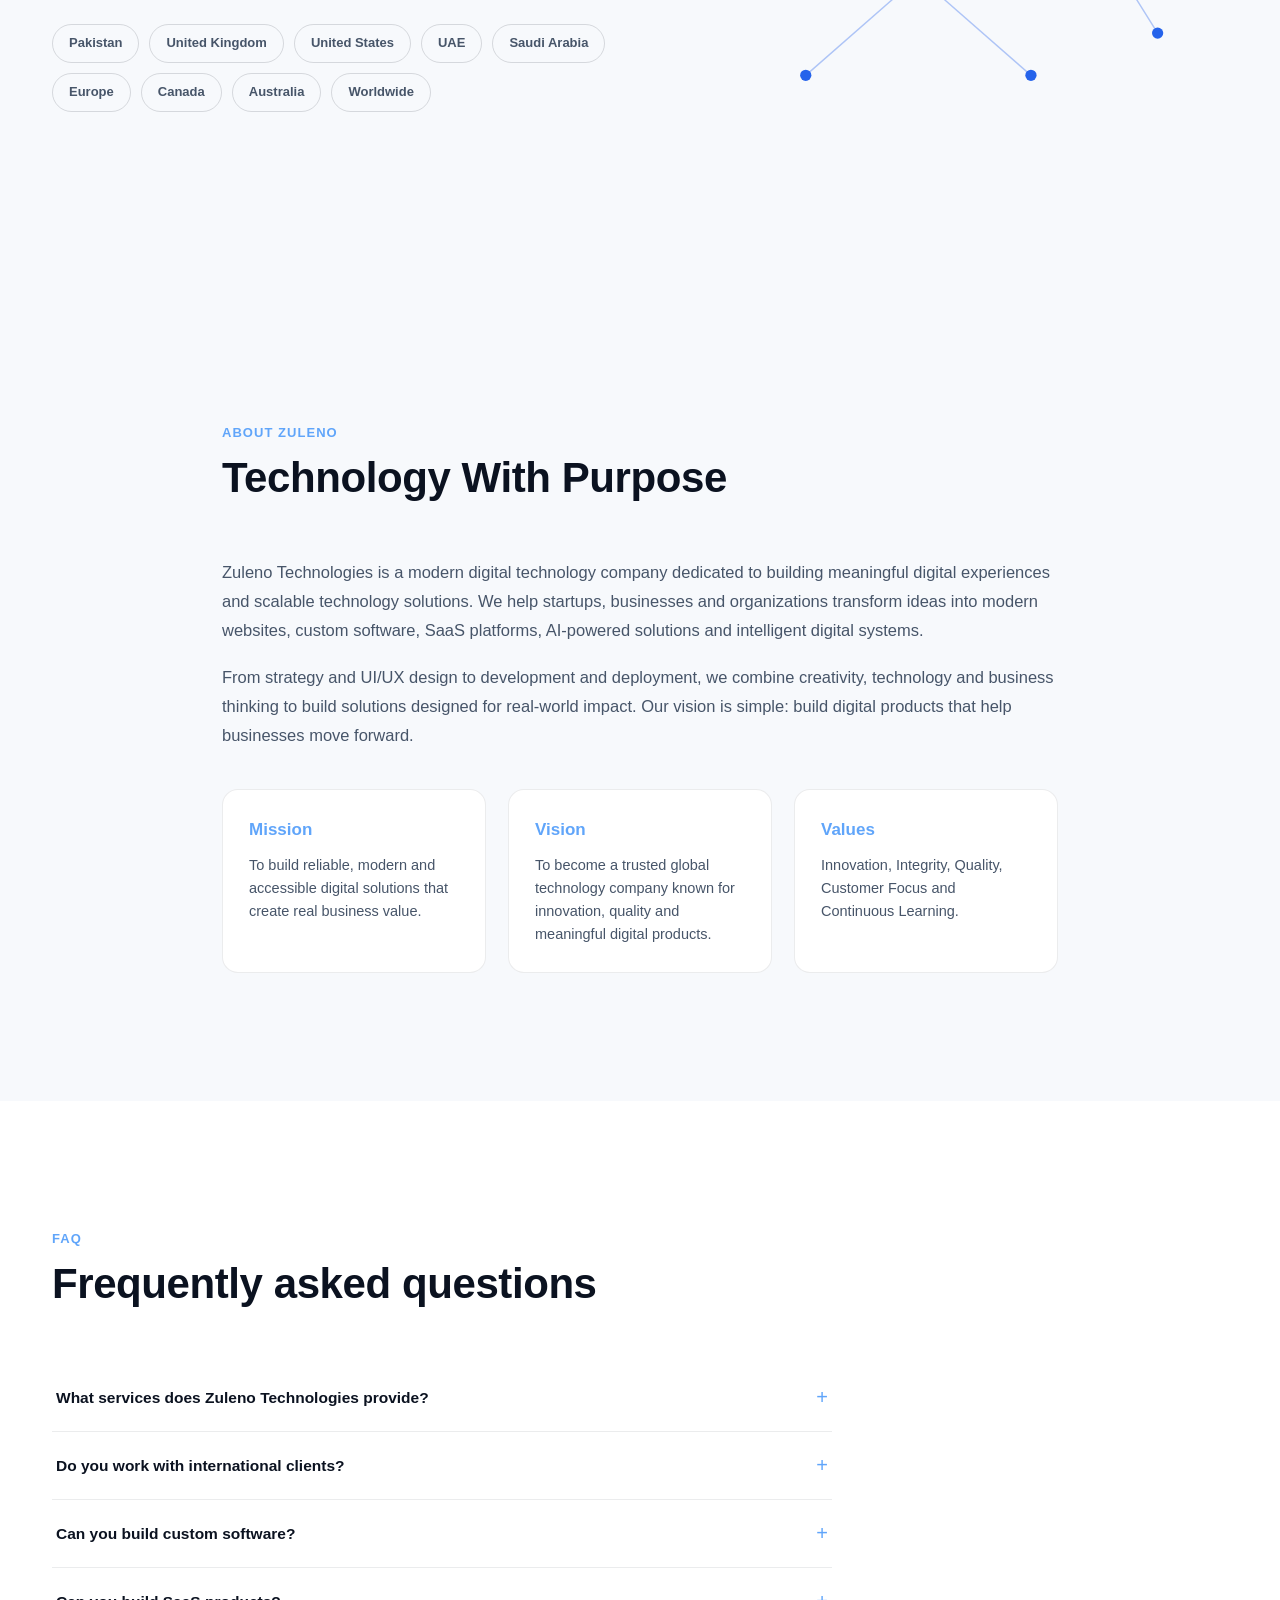
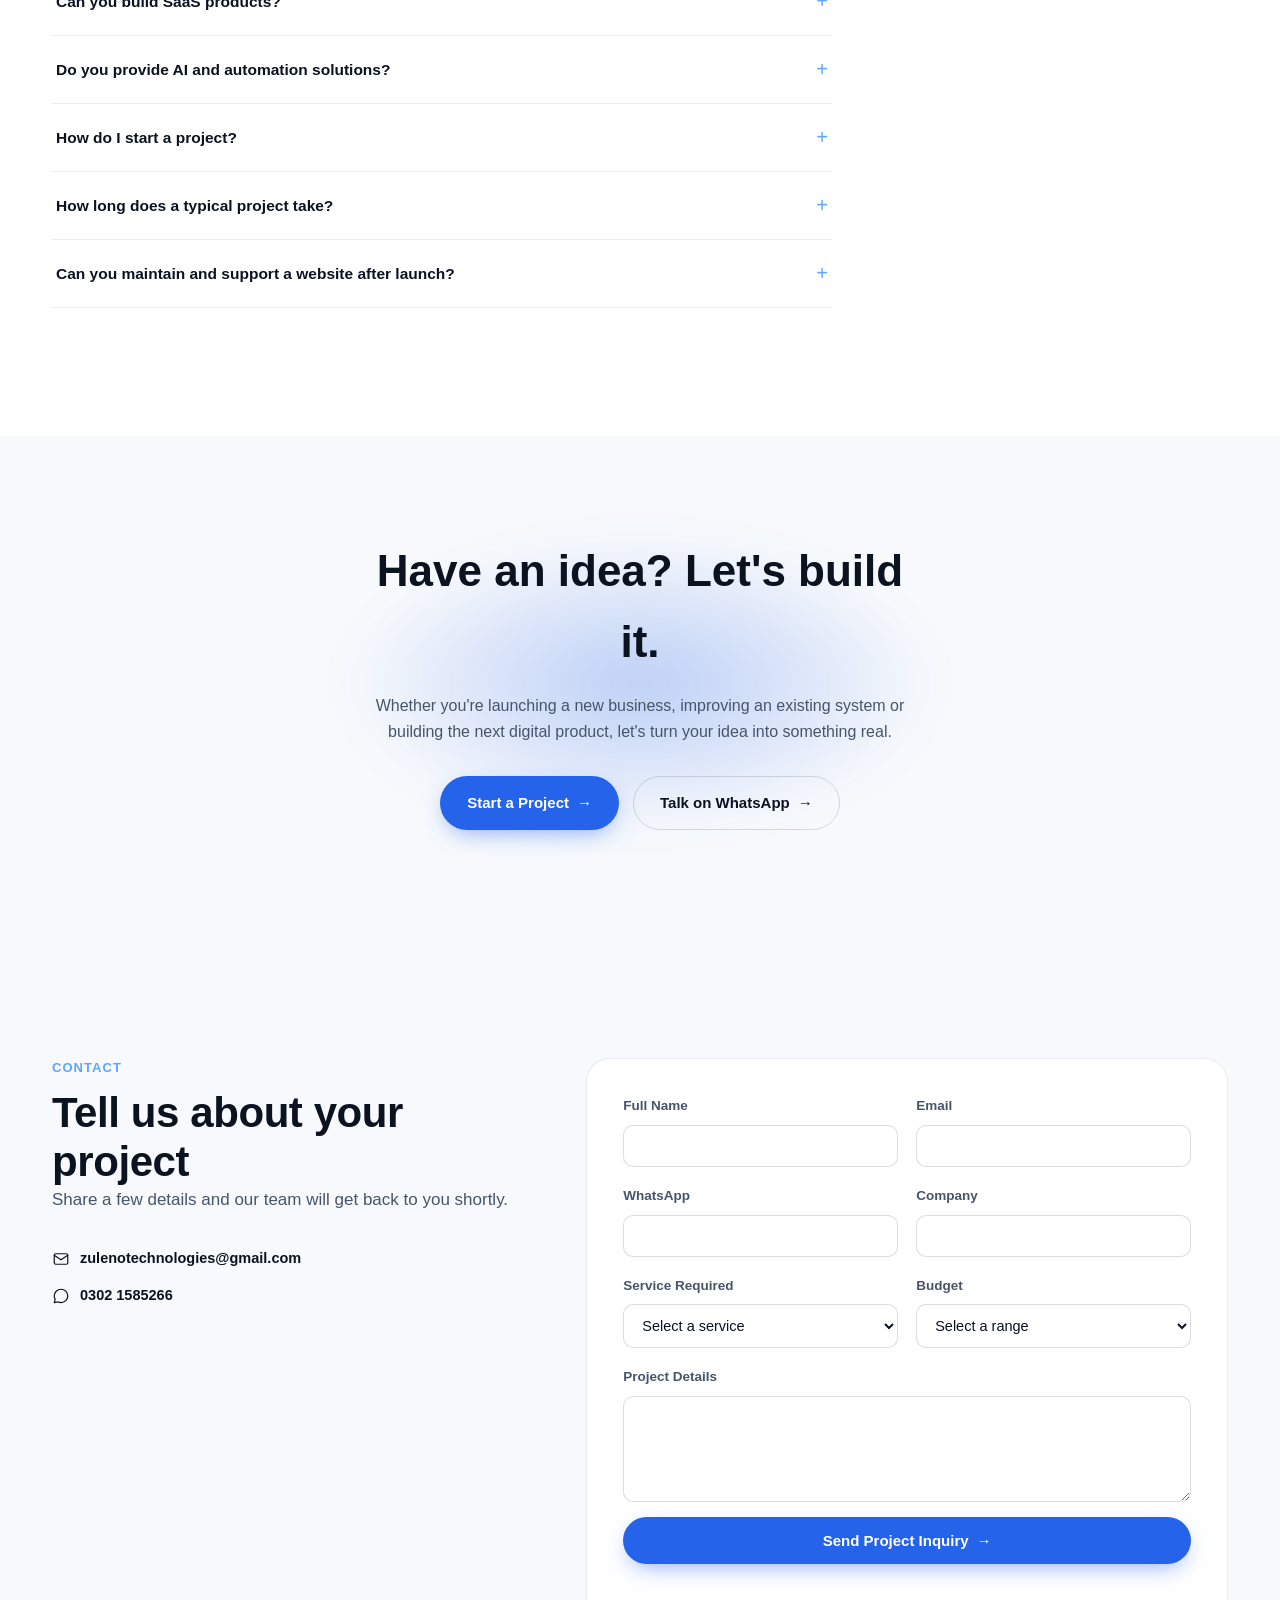
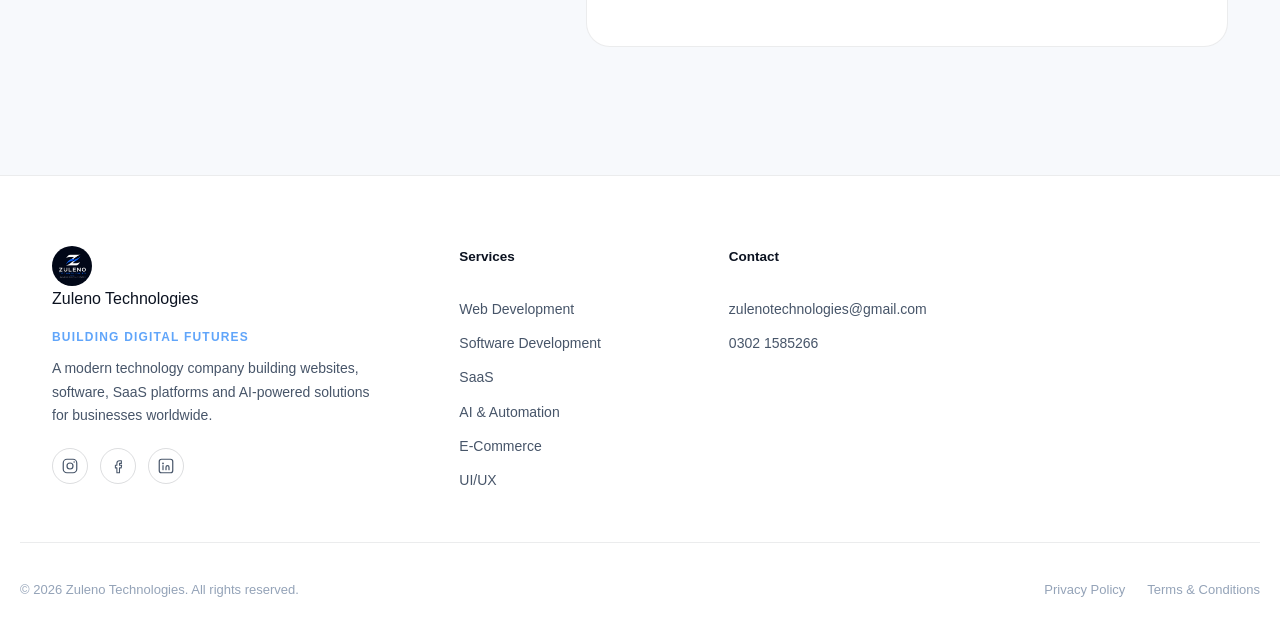
==== commit 730dc514: "Add logo word to footer in index.html" ====
--- a/index.html
+++ b/index.html
@@ -770,6 +770,7 @@
     <div class="container footer__inner">
       <div class="footer__brand">
          <img src="zuleno-logo-dark.jpeg" alt="Zuleno Technologies Logo" class="logo-img">
+         <span class="logo-word">Zuleno Technologies</span>
         <p class="footer__tagline">BUILDING DIGITAL FUTURES</p>
         <p class="footer__desc">A modern technology company building websites, software, SaaS platforms and AI-powered
           solutions for businesses worldwide.</p>
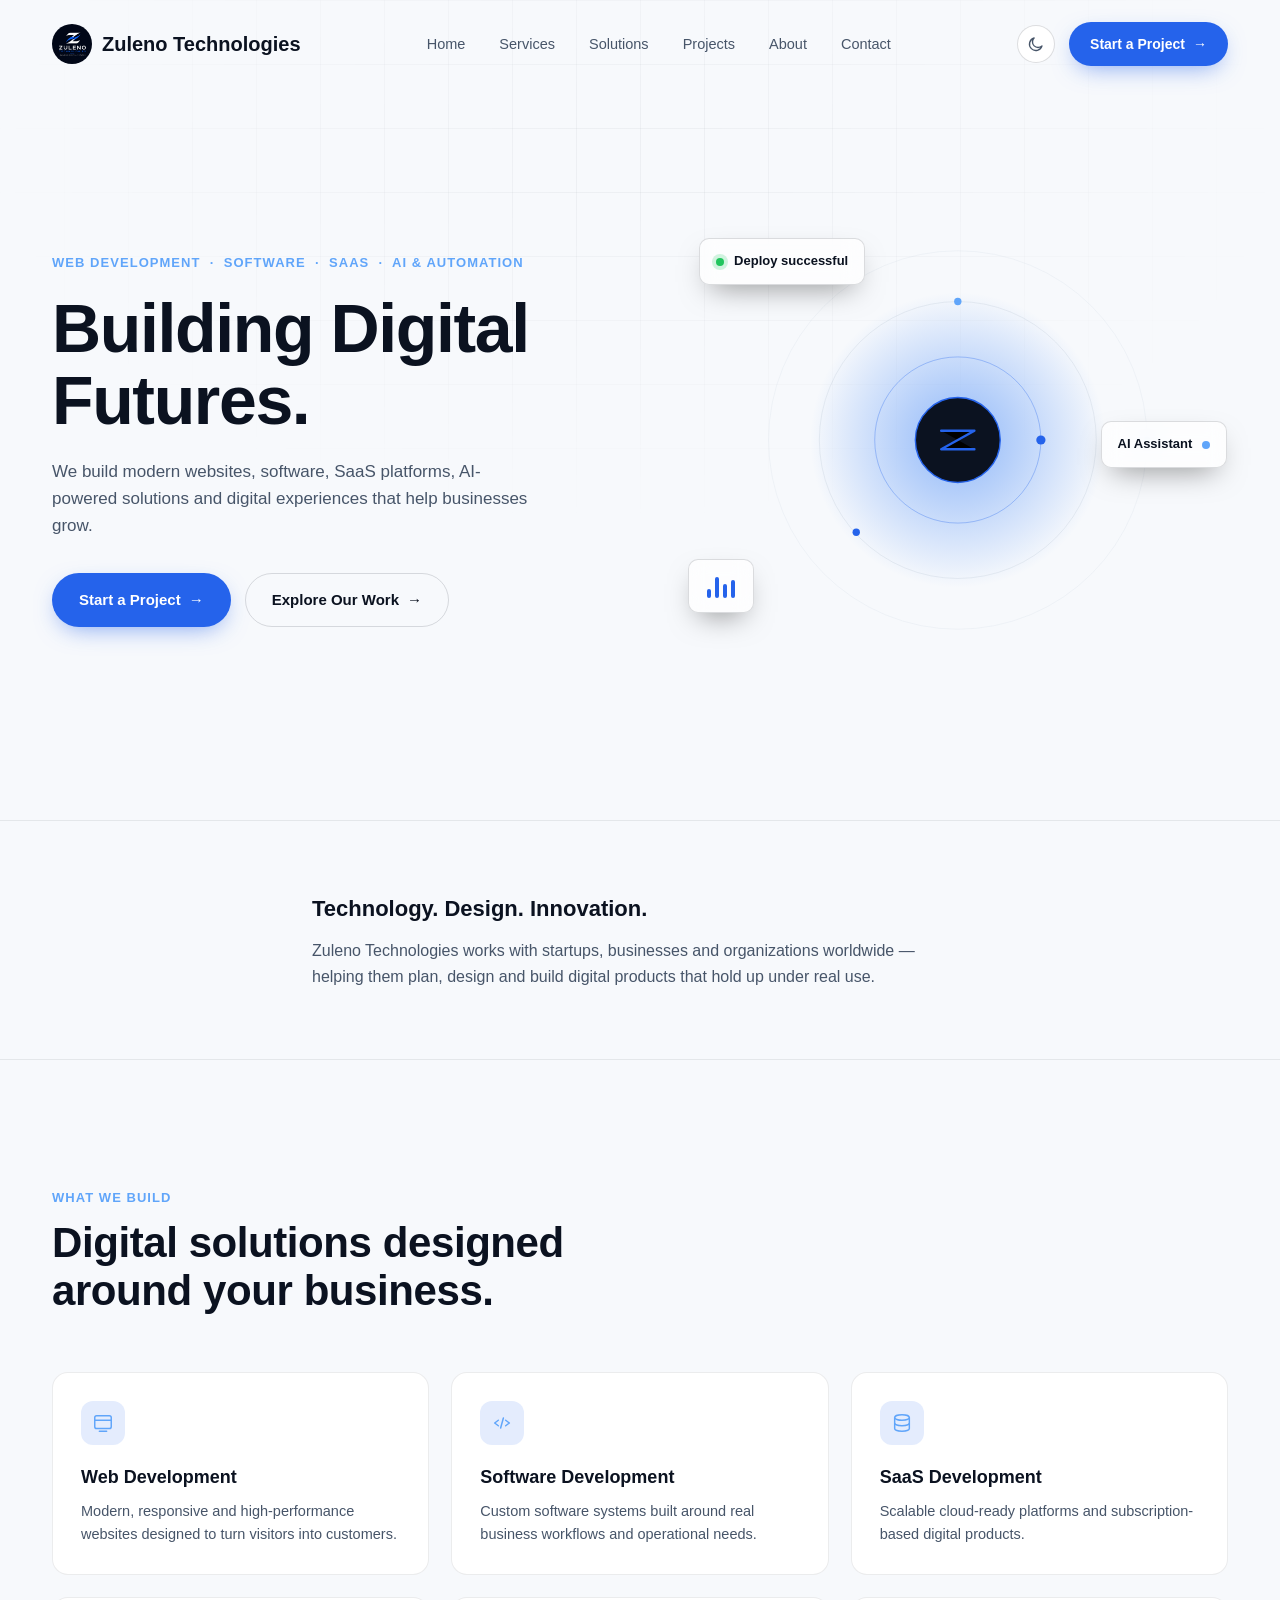
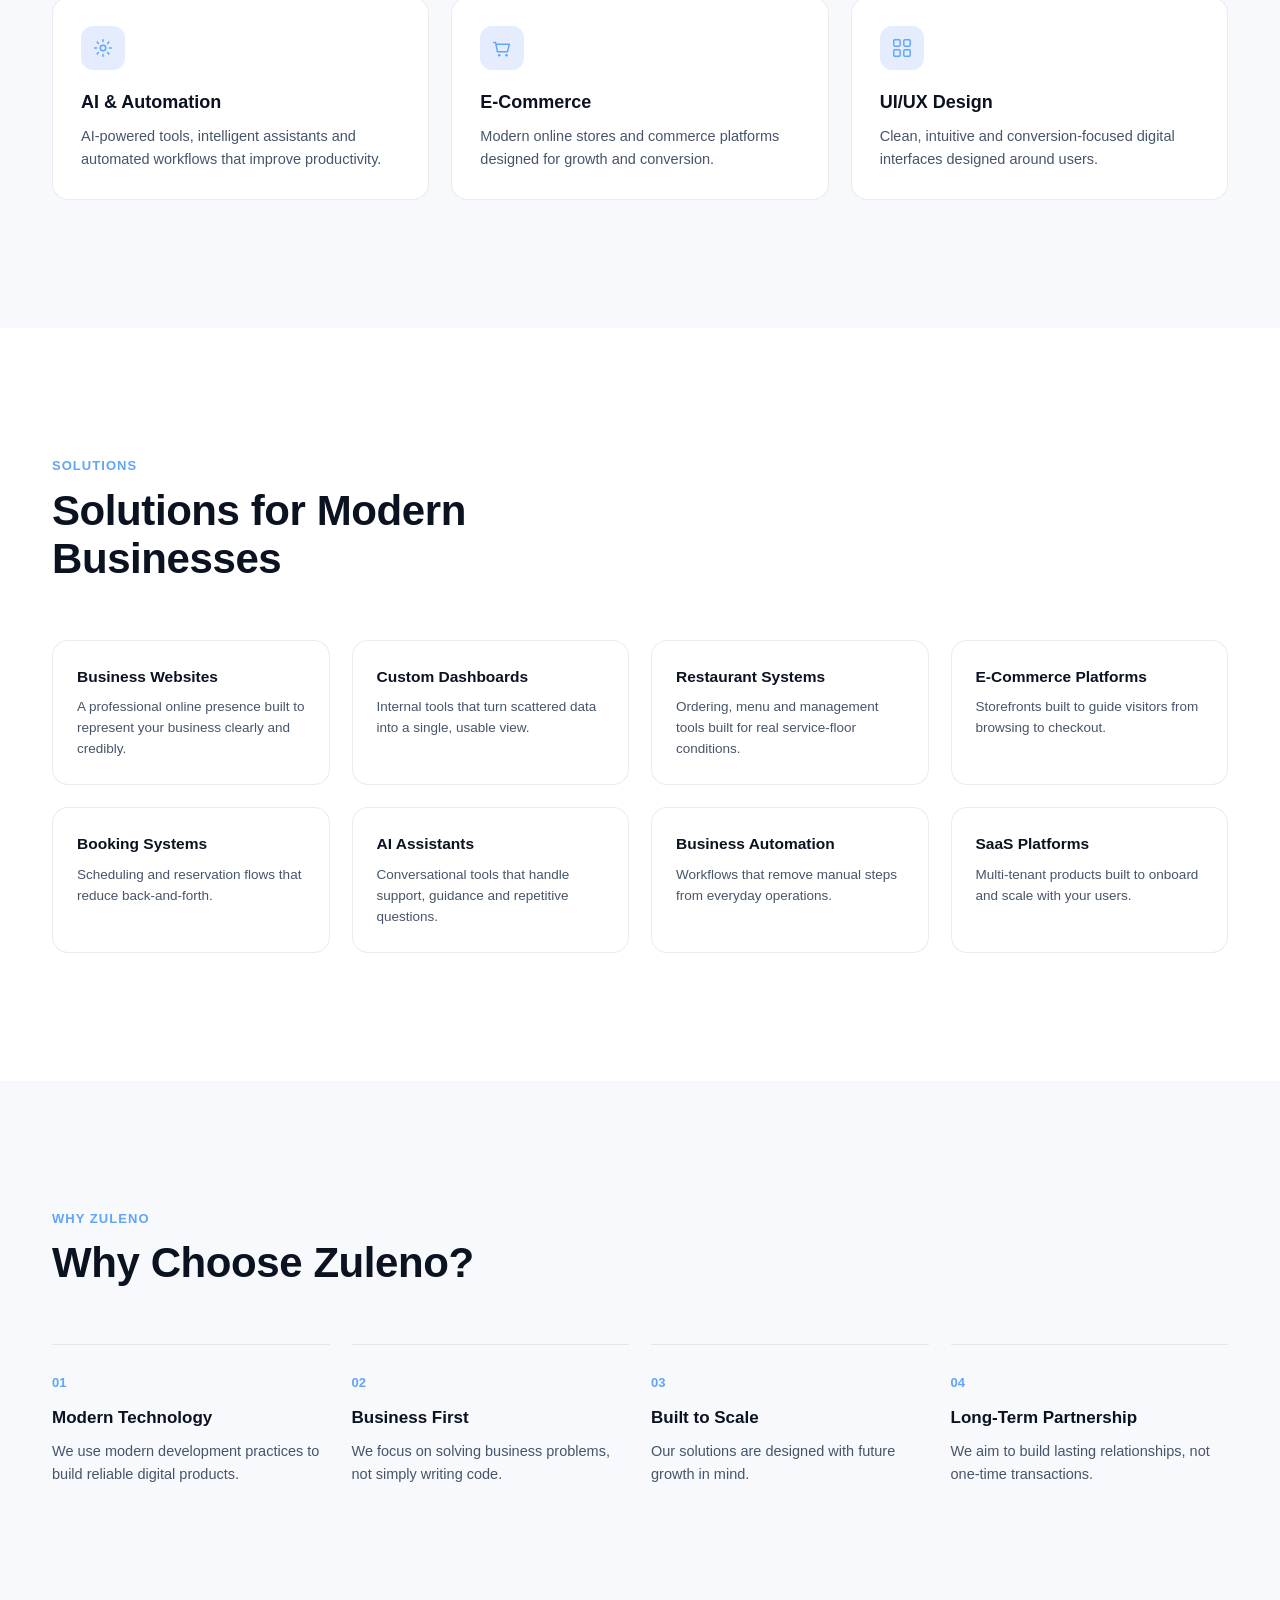
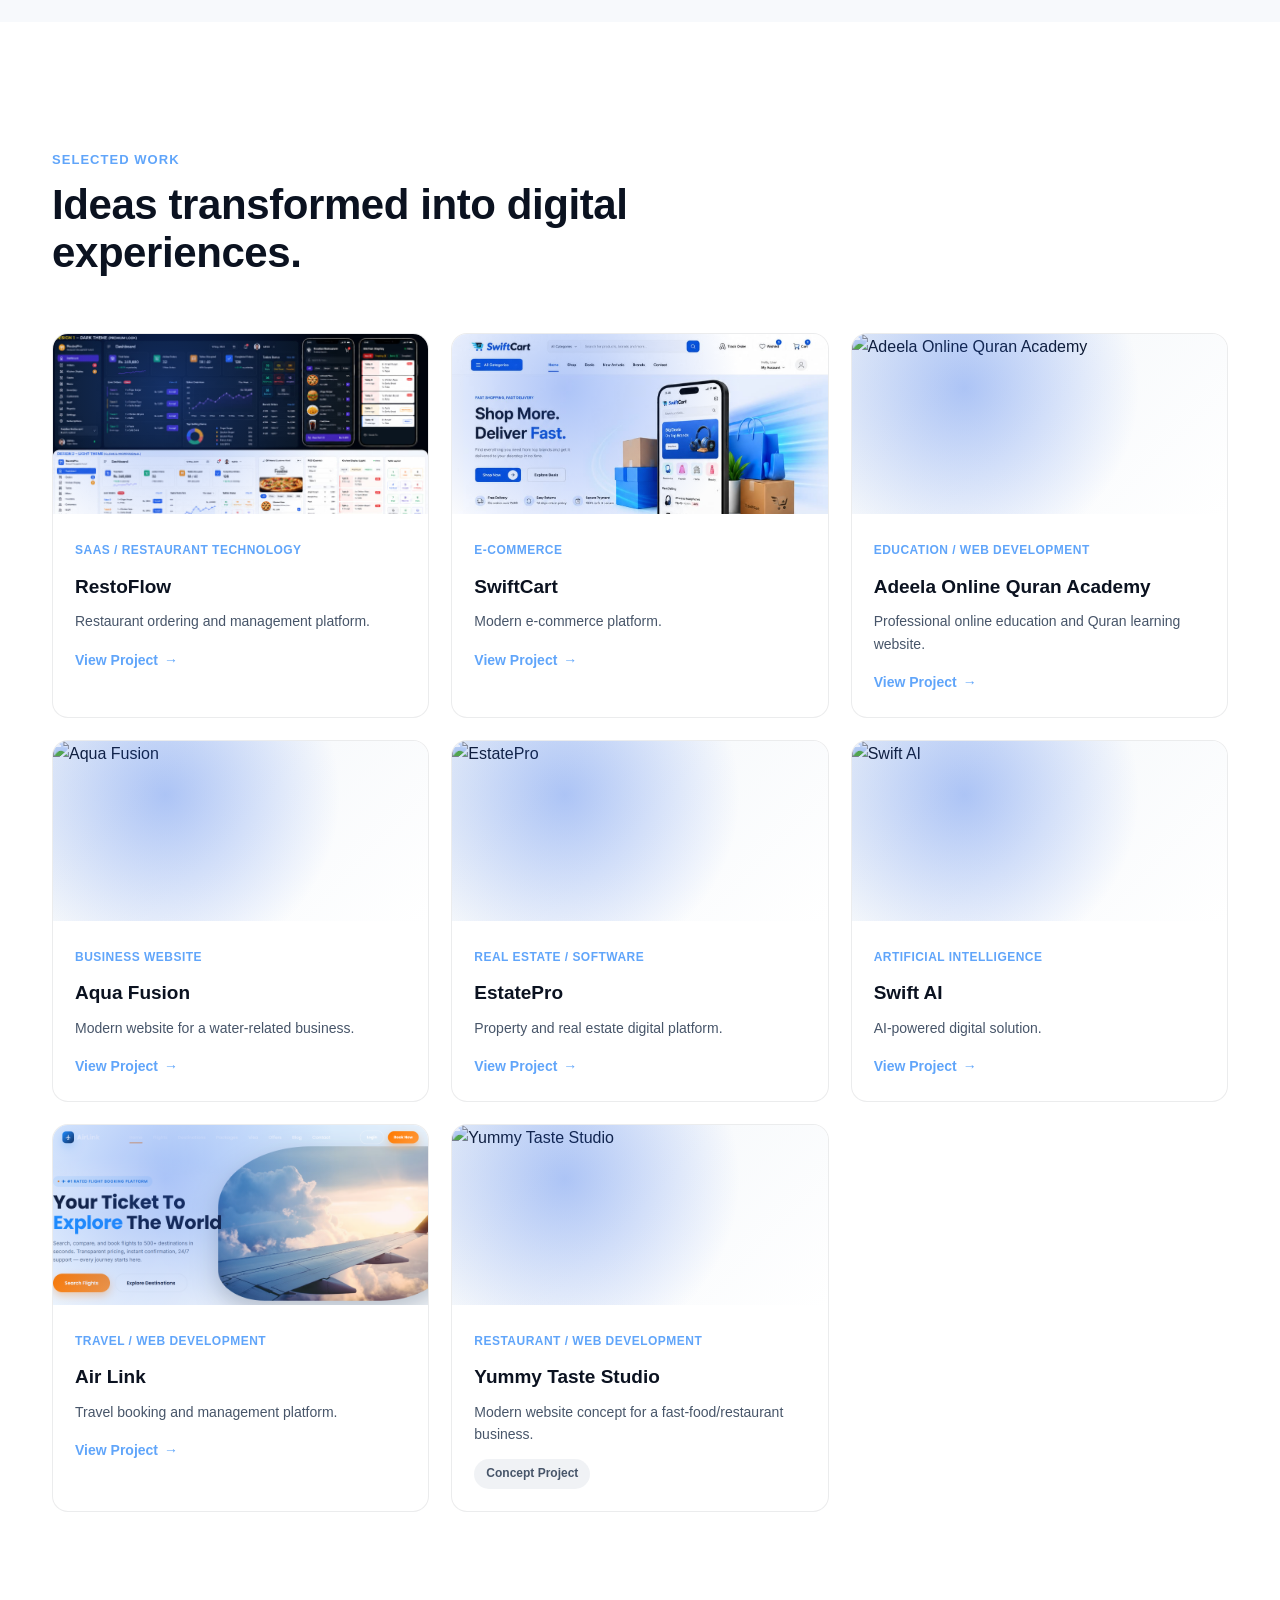
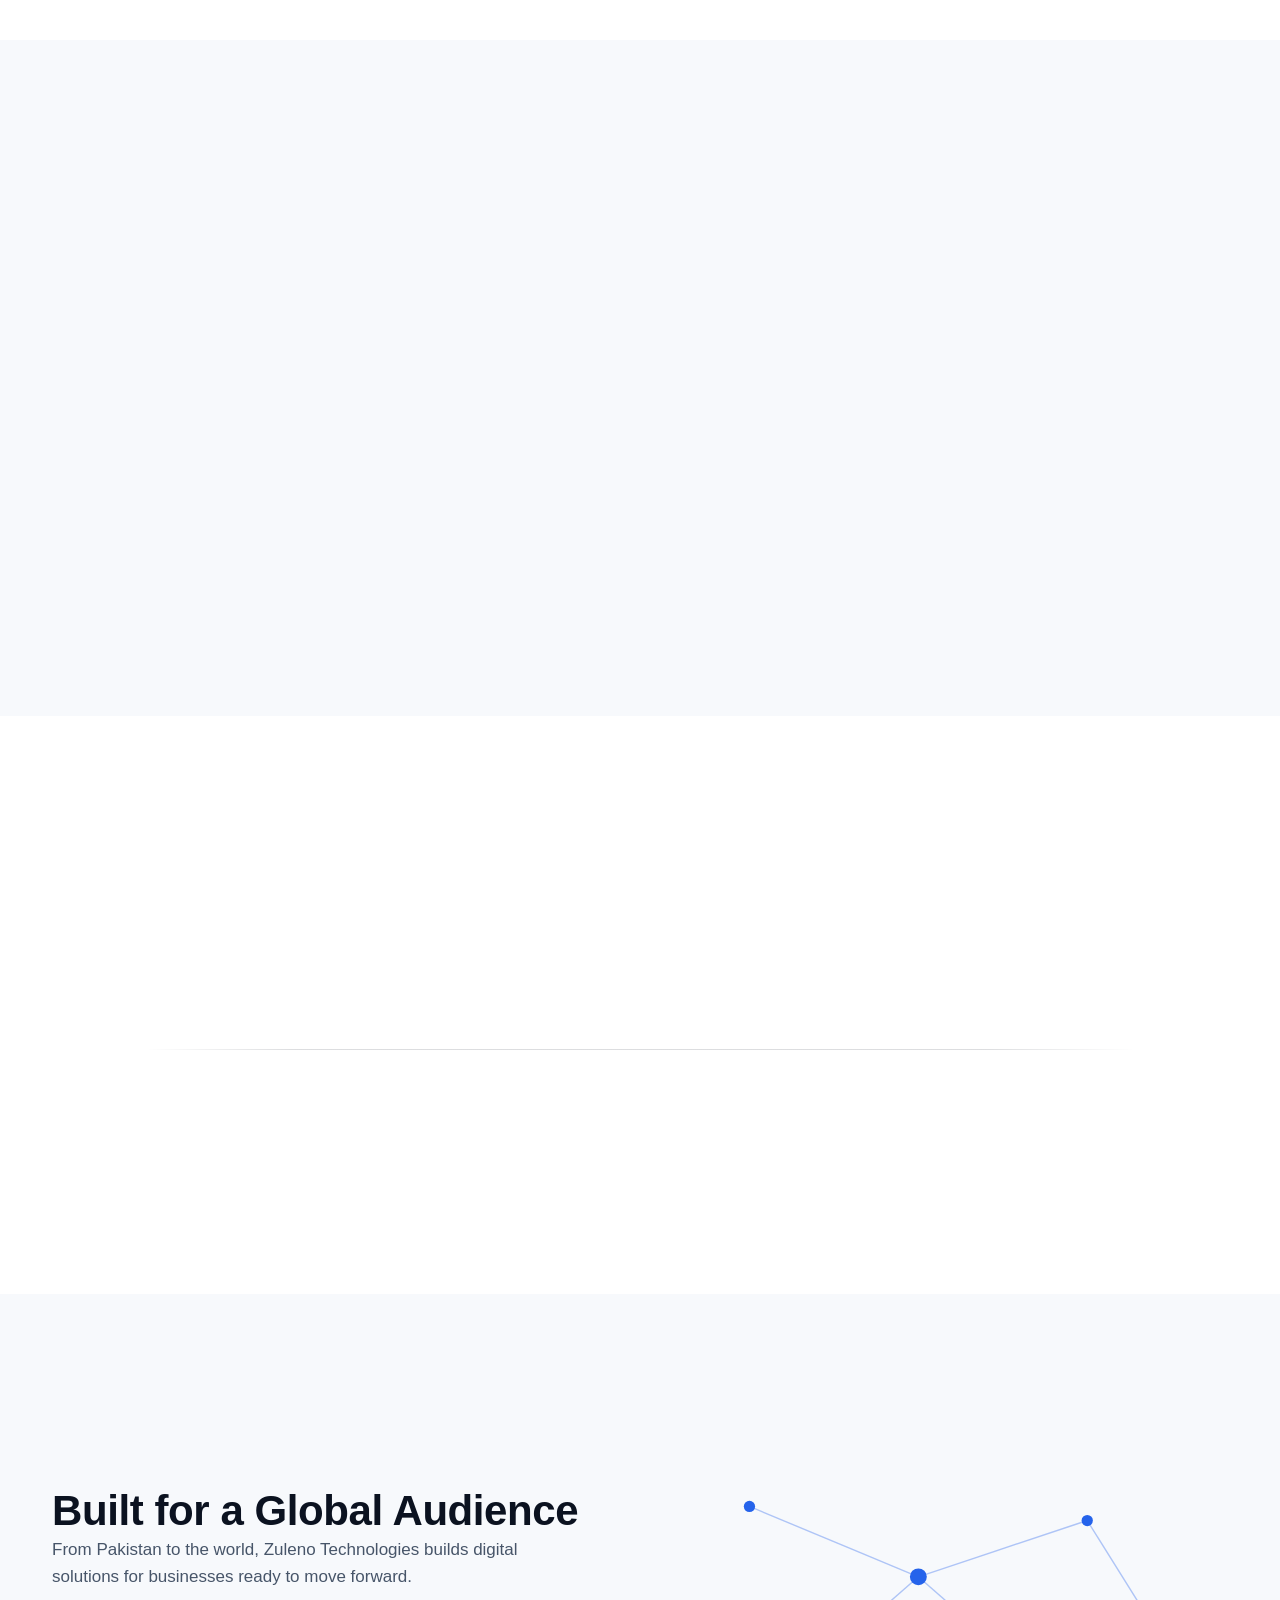
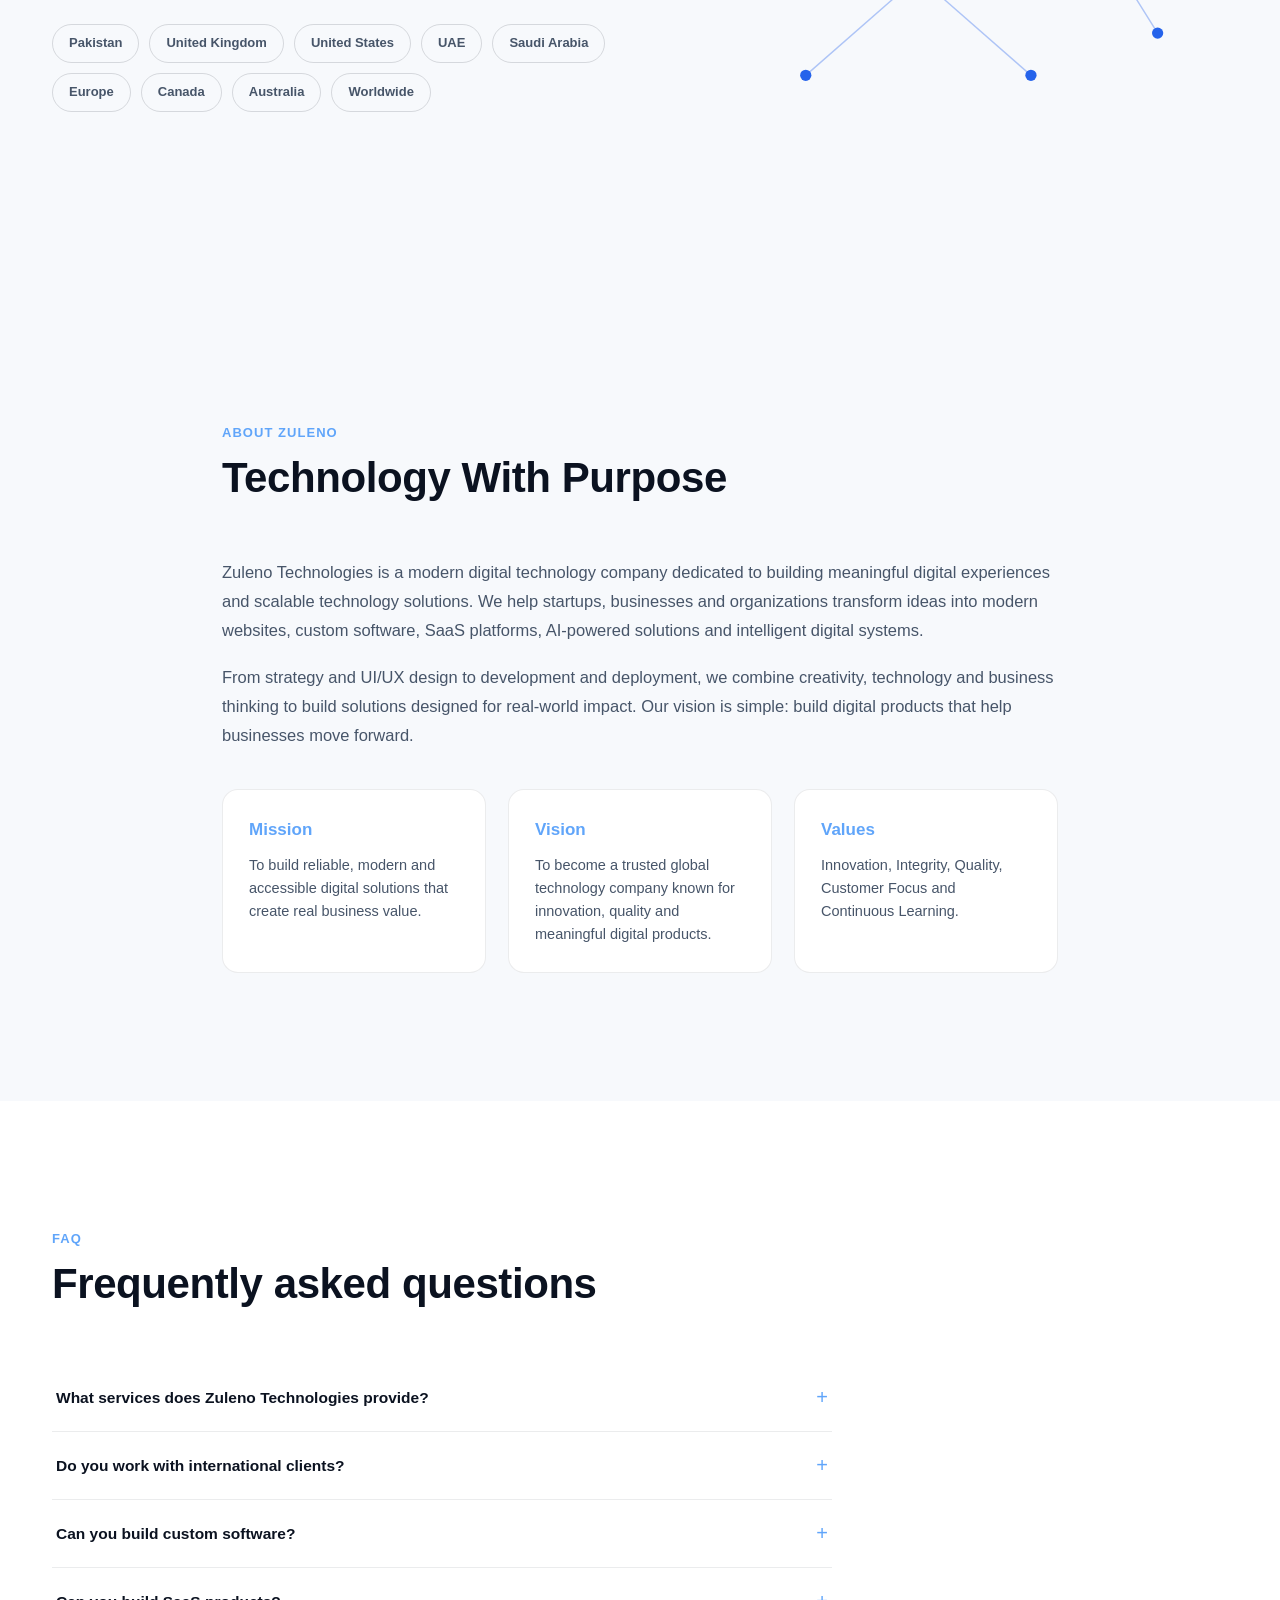
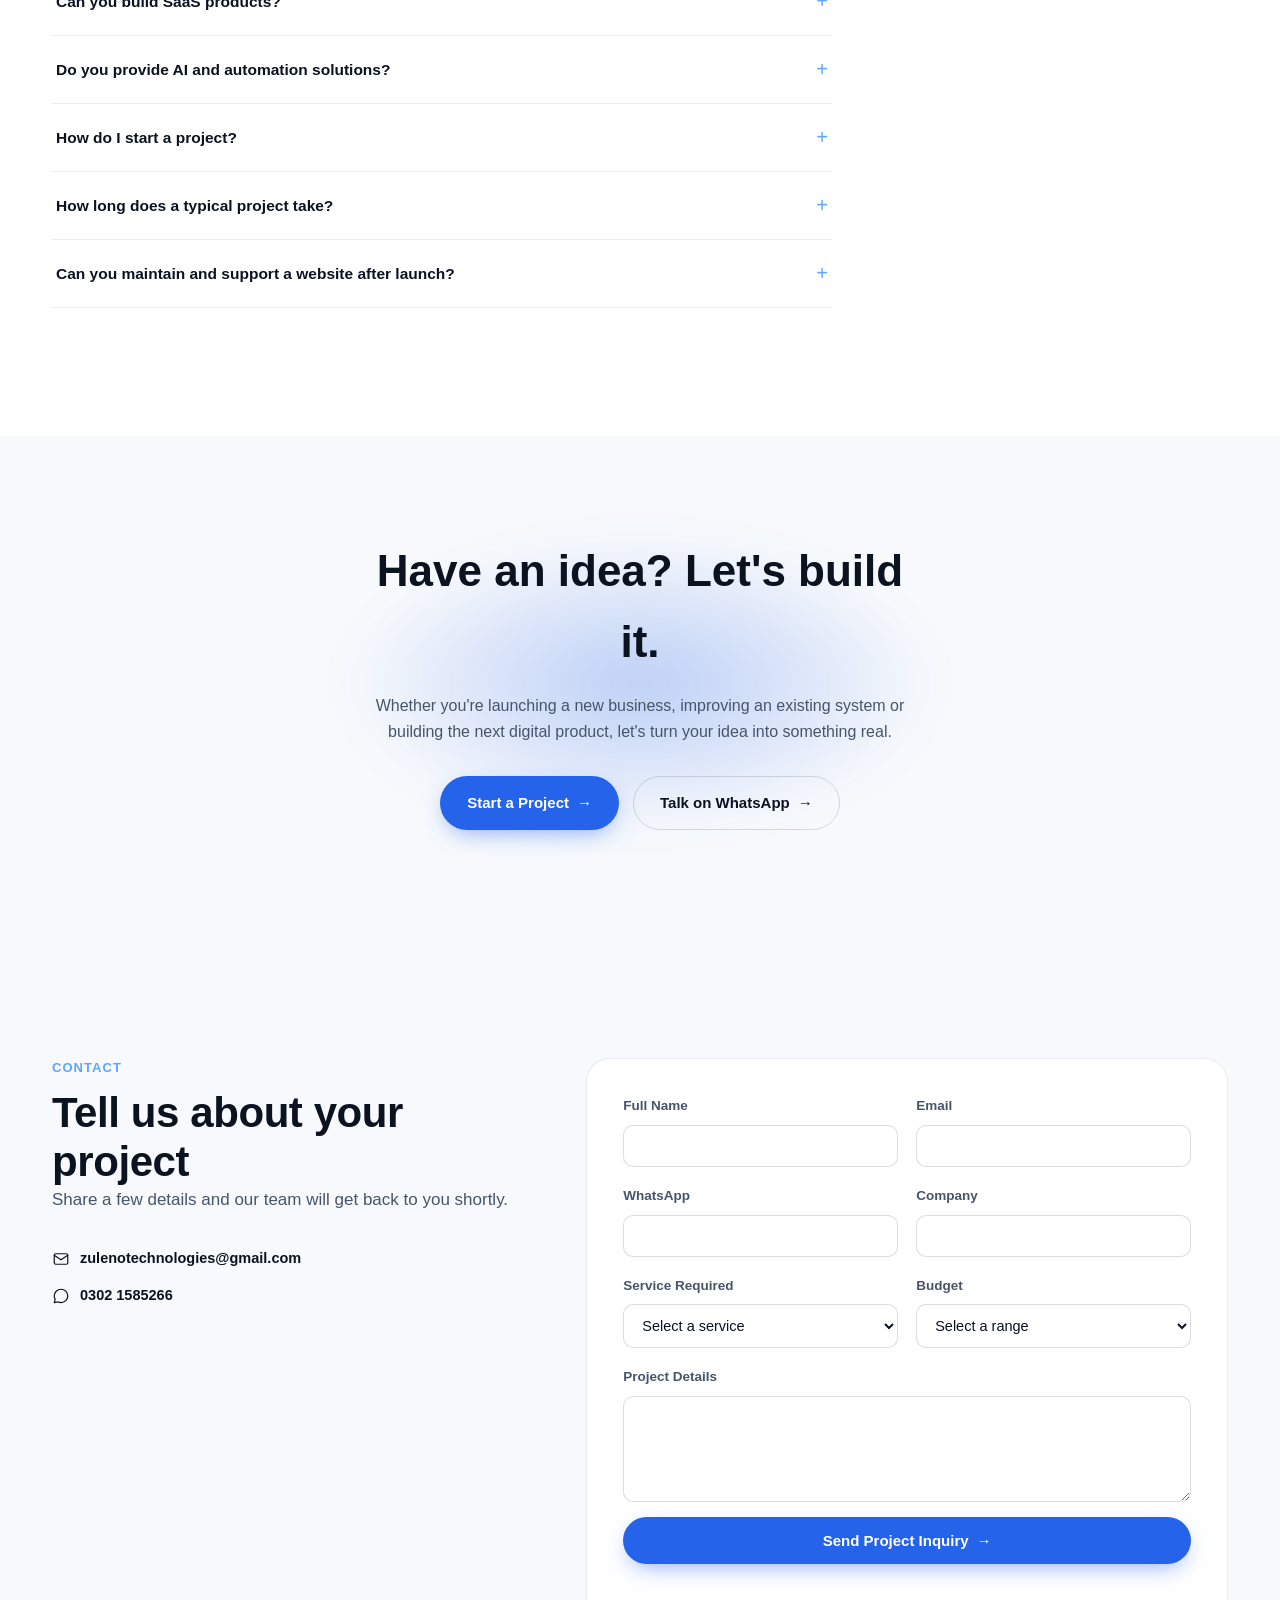
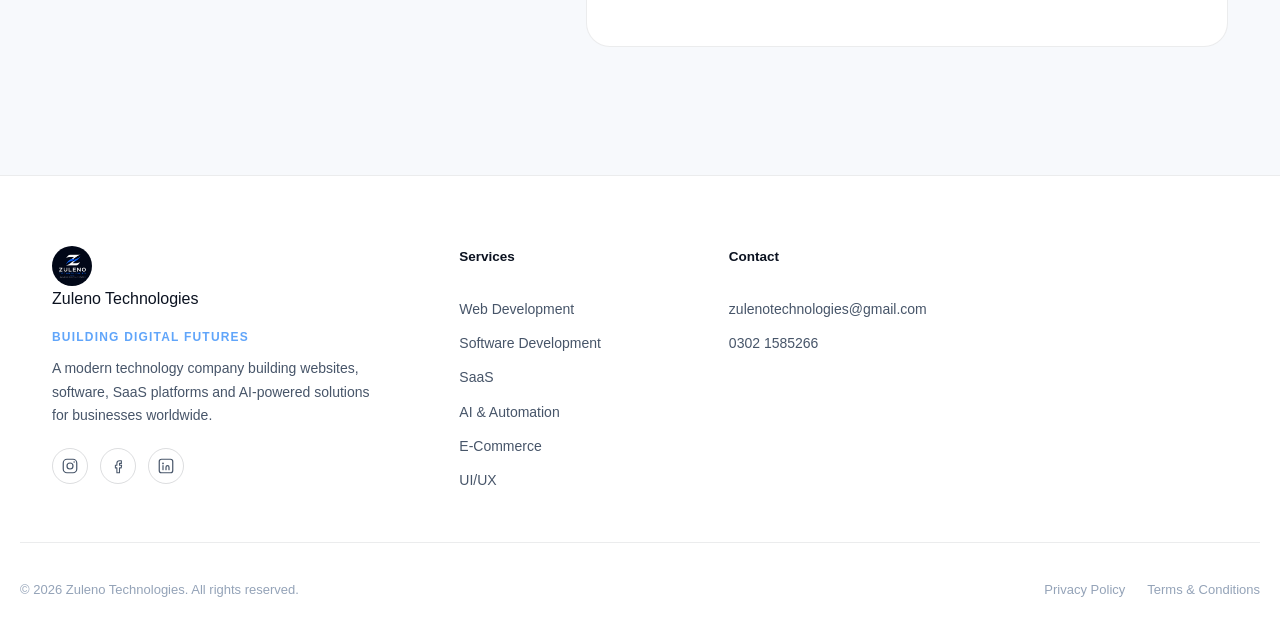
==== commit 5aef9034: "Update project cards with images and links" ====
--- a/index.html
+++ b/index.html
@@ -350,67 +350,93 @@
 
         <div class="grid grid--3 reveal-stagger project-grid">
           <article class="project-card">
-            <div class="project-card__thumb project-card__thumb--restoflow" aria-hidden="true"></div>
+            <div class="project-card__thumb project-card__thumb--restoflow" aria-hidden="true">
+              <img src="restoflow.jpg" alt="RestoFlow">
+            </div>
             <div class="project-card__body">
               <span class="project-card__tag">SaaS / Restaurant Technology</span>
               <h3>RestoFlow</h3>
               <p>Restaurant ordering and management platform.</p>
-              <a href="#restoflow" class="text-link">View Project <span aria-hidden="true">→</span></a>
+              <a href="restoflow.jpg" class="text-link">View Project <span aria-hidden="true">→</span></a>
             </div>
           </article>
 
           <article class="project-card">
-            <div class="project-card__thumb project-card__thumb--swiftcart" aria-hidden="true"></div>
+            <div class="project-card__thumb project-card__thumb--swiftcart" aria-hidden="true">
+              <img src="swiftcart.jpg" alt="SwiftCart">
+            </div>
             <div class="project-card__body">
               <span class="project-card__tag">E-Commerce</span>
               <h3>SwiftCart</h3>
               <p>Modern e-commerce platform.</p>
-              <a href="#" class="text-link">View Project <span aria-hidden="true">→</span></a>
+              <a href="swiftcart.jpg" class="text-link">View Project <span aria-hidden="true">→</span></a>
             </div>
           </article>
 
           <article class="project-card">
-            <div class="project-card__thumb project-card__thumb--adeela" aria-hidden="true"></div>
+            <div class="project-card__thumb project-card__thumb--adeela" aria-hidden="true">
+              <img src="adeela.jpg" alt="Adeela Online Quran Academy">
+            </div>
             <div class="project-card__body">
               <span class="project-card__tag">Education / Web Development</span>
               <h3>Adeela Online Quran Academy</h3>
               <p>Professional online education and Quran learning website.</p>
-              <a href="#" class="text-link">View Project <span aria-hidden="true">→</span></a>
+              <a href="adeela.jpg" class="text-link">View Project <span aria-hidden="true">→</span></a>
             </div>
           </article>
 
           <article class="project-card">
-            <div class="project-card__thumb project-card__thumb--aqua" aria-hidden="true"></div>
+            <div class="project-card__thumb project-card__thumb--aqua" aria-hidden="true">
+              <img src="aqua.jpg" alt="Aqua Fusion">
+            </div>
             <div class="project-card__body">
               <span class="project-card__tag">Business Website</span>
               <h3>Aqua Fusion</h3>
               <p>Modern website for a water-related business.</p>
-              <a href="#" class="text-link">View Project <span aria-hidden="true">→</span></a>
+              <a href="aqua.jpg" class="text-link">View Project <span aria-hidden="true">→</span></a>
             </div>
           </article>
 
           <article class="project-card">
-            <div class="project-card__thumb project-card__thumb--estatepro" aria-hidden="true"></div>
+            <div class="project-card__thumb project-card__thumb--estatepro" aria-hidden="true">
+              <img src="estatepro.jpg" alt="EstatePro">
+            </div>
             <div class="project-card__body">
               <span class="project-card__tag">Real Estate / Software</span>
               <h3>EstatePro</h3>
               <p>Property and real estate digital platform.</p>
-              <a href="#" class="text-link">View Project <span aria-hidden="true">→</span></a>
+              <a href="estatepro.jpg" class="text-link">View Project <span aria-hidden="true">→</span></a>
             </div>
           </article>
 
           <article class="project-card">
-            <div class="project-card__thumb project-card__thumb--swiftai" aria-hidden="true"></div>
+            <div class="project-card__thumb project-card__thumb--swiftai" aria-hidden="true">
+              <img src="swiftai.jpg" alt="Swift AI">
+            </div>
             <div class="project-card__body">
               <span class="project-card__tag">Artificial Intelligence</span>
               <h3>Swift AI</h3>
               <p>AI-powered digital solution.</p>
-              <a href="#" class="text-link">View Project <span aria-hidden="true">→</span></a>
+              <a href="swiftai.jpg" class="text-link">View Project <span aria-hidden="true">→</span></a>
             </div>
           </article>
 
           <article class="project-card">
-            <div class="project-card__thumb project-card__thumb--yummy" aria-hidden="true"></div>
+            <div class="project-card__thumb project-card__thumb--estatepro" aria-hidden="true">
+              <img src="travel-website.png" alt="Air Link">
+            </div>
+            <div class="project-card__body">
+              <span class="project-card__tag">Travel / Web Development</span>
+              <h3>Air Link</h3>
+              <p>Travel booking and management platform.</p>
+              <a href="travel-website.png" class="text-link">View Project <span aria-hidden="true">→</span></a>
+            </div>
+          </article>
+
+          <article class="project-card">
+            <div class="project-card__thumb project-card__thumb--yummy" aria-hidden="true">
+              <img src="yummy taste.png" alt="Yummy Taste Studio">
+            </div>
             <div class="project-card__body">
               <span class="project-card__tag">Restaurant / Web Development</span>
               <h3>Yummy Taste Studio</h3>
